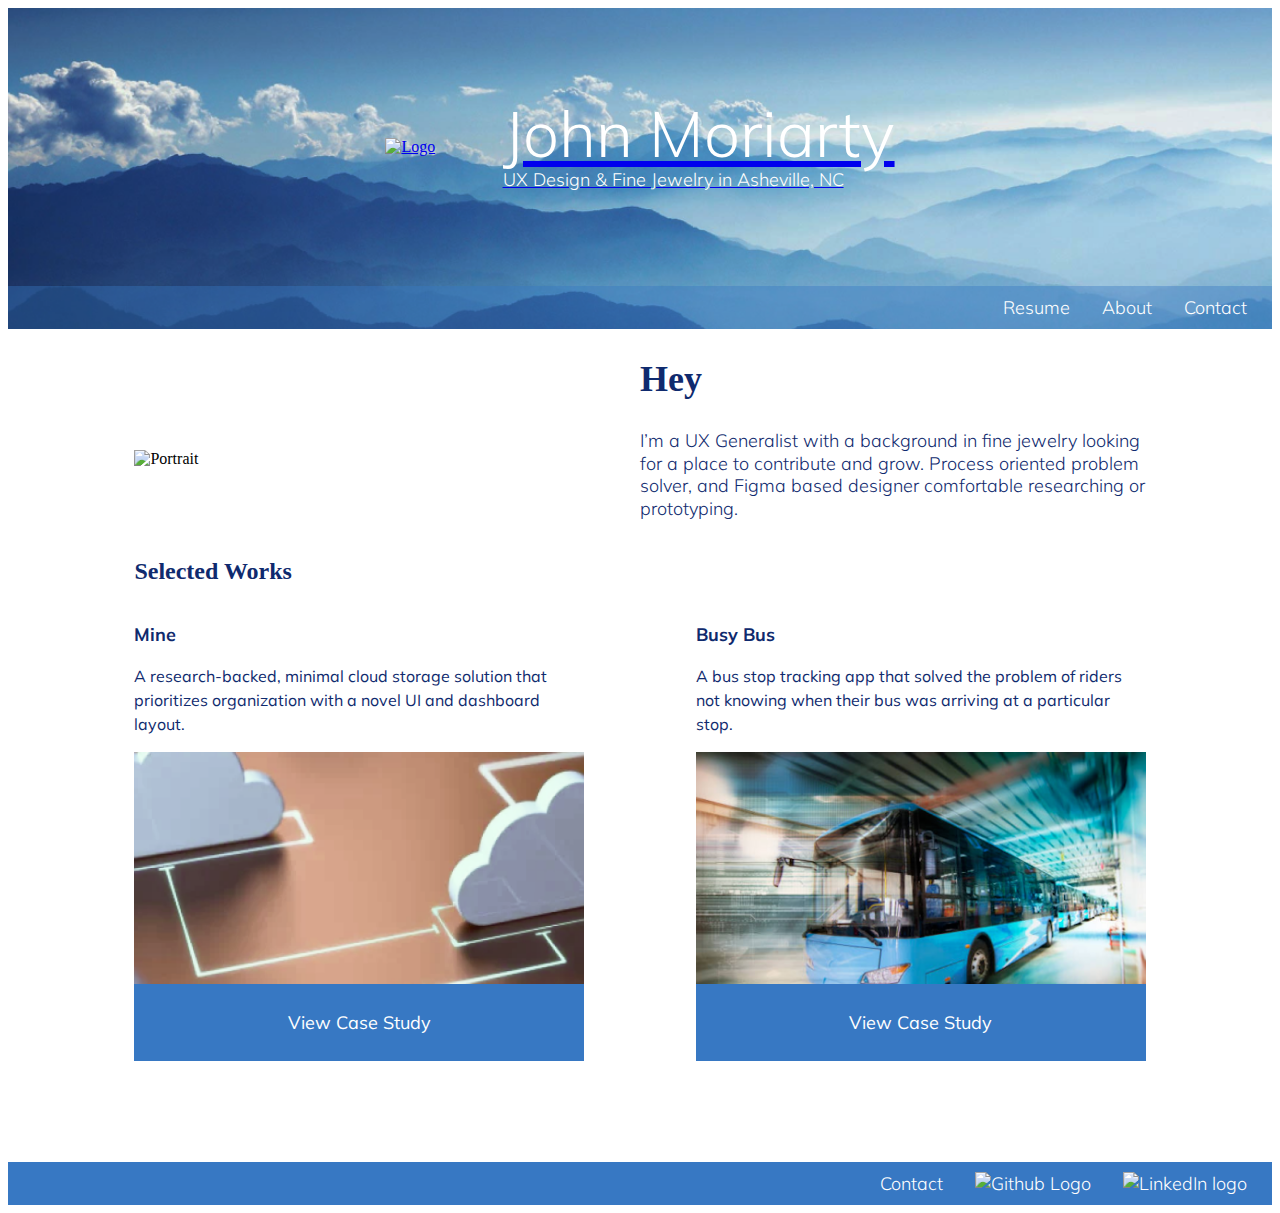
==== index.html @ c43b4755 "fix about link" ====
<!doctype html>
<html class="no-js" lang="">
    <head>
        <meta charset="utf-8">
        <meta http-equiv="X-UA-Compatible" content="IE=edge,chrome=1">
        <title>Portfolio Homepage</title>
        <meta name="description" content="Portfolio Homepage">
        <meta name="viewport" content="width=device-width, initial-scale=1">

        <link rel="stylesheet" href="css/normalize.min.css">
        <link rel="stylesheet" href="css/main.css">
        <!-- Modernizr helps this page look better on crappy old browsers -->
<link href="https://fonts.googleapis.com/css?family=Muli:300,400,500,700&display=swap" rel="stylesheet">
        <script src="js/vendor/modernizr-2.8.3.min.js"></script>
    </head>
    <body>
        <!--[if lt IE 8]>
            <p class="browserupgrade">You are using an <strong>outdated</strong> browser. Please <a href="http://browsehappy.com/">upgrade your browser</a> to improve your experience.</p>
        <![endif]-->

        <header>
          <a href="index.html">
          <section class="headline">
            <img class="logo" src="img/logo.svg" alt="Logo">
            <div class="headertext">
              <h1>John Moriarty</h1>
              <h4>UX Design & Fine Jewelry in Asheville, NC</h4>
            </div>
          </section>
        </a>

          <nav class="navbar">
            <ul>
              <li><a href="https://drive.google.com/file/d/1PLL-qg-o_en3b-WzMNrPBehJCYh_3QUD/view?usp=sharing">Resume</a></li>
              <li><a href="about.html">About</a></li>
              <li><a href="mailto:j.moriarty721@gmail.com">Contact</a></li>
            </ul>
          </nav>

        </header>

        <main>
          <section class="greeting">
            <img src="img/portrait-mobile.png" class="mobile" alt="Portrait">
            <img src="img/portrait.svg" class="desktop" alt="Portrait">
              <div class="hey">
                <h2>Hey</h2>
                <p> I’m a UX Generalist with a background in fine jewelry looking for a place to contribute and grow. Process oriented problem solver, and Figma based designer comfortable researching or prototyping.</p>
              </div>
          </section>

          <article class="selected-work">
            <h2>Selected Works</h2>
              <section class="container">

                <div class="mine">
                  <h3>Mine</h3>
                  <p>A research-backed, minimal cloud storage solution that prioritizes organization with a novel UI and dashboard layout.</p>
                  <img src="img/cloud.png" alt="Mine Case Study">
                  <div class="work-button">
                    <a href="mine.html">View Case Study</a>
                  </div>
                </div>

                <div class="bus">
                  <h3>Busy Bus</h3>
                  <p>A bus stop tracking app that solved the problem of riders not knowing when their bus was arriving at a particular stop.</p>
                  <img src="img/busybus.png" alt="Busybus Case Study">
                  <div class="work-button">
                    <a href="busybus.html">View Case Study</a>
                  </div>
                </div>

              </section>
          </article>
        </main>

        <footer>
          <nav class="footer">
            <ul>
              <li><a href="mailto:j.moriarty721@gmail.com">Contact</a></li>
              <li><a href="https://github.com/jmoriarty721"><img src="img/github.svg" alt="Github Logo"></a></li>
              <li><a href="https://www.linkedin.com/in/johnmoriarty-/"><img src="img/linkedin.svg" alt="LinkedIn logo"></a></li>
            </ul>
          </nav>
        </footer>

        <!-- Jquery follwed by your custom javascript. Uncomment jQuery only if needed! -->
        <!-- <script src="//ajax.googleapis.com/ajax/libs/jquery/1.11.2/jquery.min.js"></script> -->
        <script src="js/main.js"></script>

        <!-- Google Analytics: change UA-XXXXX-X to be your site's ID. -->
        <script>
            (function(b,o,i,l,e,r){b.GoogleAnalyticsObject=l;b[l]||(b[l]=
            function(){(b[l].q=b[l].q||[]).push(arguments)});b[l].l=+new Date;
            e=o.createElement(i);r=o.getElementsByTagName(i)[0];
            e.src='//www.google-analytics.com/analytics.js';
            r.parentNode.insertBefore(e,r)}(window,document,'script','ga'));
            ga('create','UA-43068535-4','auto');ga('send','pageview');
        </script>
    </body>
</html>
---- css/main.css ----
/* ==========================================================================
   Main Page styles
========================================================================== */

/*header background*/
header {
  background: #3778C3 url('../img/hero.png') no-repeat;
  background-size: cover;
}

/*Logo/header-text box*/
section.headline {
  padding: 5rem 0;
  box-sizing: border-box;
  display: flex;
  flex-wrap: wrap;
  align-items: center;
  justify-content: center;
}

/*"John Moriarty"*/
.headertext h1{
  font-size: 36px;
  letter-spacing: -3%;
  font-family: "muli", sans-serif;
  font-weight: 300;
  color: #ffffff;
  line-height: .25rem;
}

@media ( min-width: 700px) {
.headertext h1{
  font-size: 64px;
  }
}

/*"UX design and fine..."*/
.headertext h4{
  font-size: 18px;
  font-family: "muli", sans-serif;
  font-weight: 300;
  color: #ffffff;
  line-height: .25rem;
}

/*Logo*/
.logo{
  width: 8%;
  height: 8%;
  padding-right: 1rem;
}

/*overall navbar box*/
.navbar {
  display: flex;
  position: relative;
  justify-content: flex-end;
  align-items: center;
  width: 100%;
  height: 2.68rem;
  background-color: rgba(55, 120, 195, .4);
  /*mix-blend-mode: multiply;*/
}

/*overall navbar-text style 'li' reset and placement*/
.navbar ul {
  display: flex;
  justify-content: flex-end;
  align-items: center;
  padding: 0;
  margin: 0;
  margin-right: 2%;
}

/*navbar list item alignment and spacing*/
.navbar ul li {
  display: block;
  margin-left: 2rem;
}

/*navbar font*/
.navbar ul li a{
  font-size: 18px;
  font-family: "muli", sans-serif;
  font-weight: 300;
  text-decoration: none;
  color: #ffffff;
}

/* overall greeting box */
.greeting {
  display: flex;
  align-items: center;
  justify-content: space-between;
}

@media ( min-width: 700px) {
.greeting{
  justify-content: space-between;
  margin-left: 10%;
  margin-right: 10%;
  }
}

/* desktop/mobile image version switch */
.desktop {
  display:none;
}

@media (min-width: 700px){
.mobile{
  display:none;
  }
.desktop{
  display:block;
  }
}

/* portrait sizing/styling */
.greeting img {
  width: 45%;
  box-shadow: 6px 6px 22px rgba(55, 120, 195, 0.4);
  border-radius: 0px 0px 150px 0px;
}

@media ( min-width: 700px) {
.greeting img {
  max-width: 70%;
  padding-top: 5%;
  box-shadow: none;
  border-radius: 0px;
  }
}

/* greeting text box */
.hey {
  width: 50%;
  justify-content: center;
  align-items: center;
  margin-left: 5%;
  margin-right: 2%;
}

@media ( min-width: 700px) {
.hey {
  width: 50%;
  margin-right: 0;
  }
}

/*"Hey" text styling*/
.hey h2 {
  font-size: 24px;
  font-family: "Playfair Display";
  color: #0F2A6E;
  text-decoration: none;
}

@media ( min-width: 700px) {
.hey h2 {
  font-size: 36px;
  }
}

/*greeting body text styling*/
.hey p{
  font-size: 1em;
  font-family: "muli";
  font-weight: 300;
  color: #0F2A6E;
  text-decoration: none;
  line-height: 1.25em;
}

@media ( min-width: 700px) {
.hey p{
  font-size: 18px;
  }
}

/*overall selected work box*/
.selected-work {
  box-sizing: border-box;
  display: block;
  margin-top: 10%;
  margin-bottom: 8%;
}

@media ( min-width: 700px) {
.selected-work {
  margin-top: 0;
  box-sizing: border-box;
  justify-content: center;
  }
}

/*"selected works" styling*/
.selected-work h2 {
  font-size: 24px;
  font-family: "Playfair Display";
  color: #0F2A6E;
  text-decoration: none;
  margin-left: 10%;
 }
}

@media ( min-width: 700px) {
.selected-work h2 {
  font-size: 36px;
  }
}

/*overall case studies container*/
.container {
  box-sizing: border-box;
  display: flex;
  flex-wrap: wrap;
  justify-content: center;
}

@media ( min-width: 700px) {
.container {
  justify-content: space-between;
  margin-left: 10%;
  margin-right: 10%;
  }
}

/*Case Study title styling*/
.container h3{
  font-family: "Muli";
  font-weight: bold;
  color: #0F2A6E;
  font-size: 18px;
}

/*box for "View Case Study"*/
.work-button {
  position: absolute;
  text-align: center;
  width: 100%;
  bottom: 0px;
  padding-bottom: 6%;
  padding-top: 6%;
  background-color: rgba(55, 120, 195, 1);
}

/*"View Case Study"*/
.container a{
  font-family: "Muli";
  font-weight: normal;
  color: #ffffff;
  font-size: 18px;
  text-decoration: none;
}

/*Case Study description styling*/
.container p{
  font-family: "Muli";
  font-weight: normal;
  color: #0F2A6E;
  font-size: 16px;
  line-height: 150%;
}

/*Mine case study box*/
.mine {
  width: 75%;
  position: relative;
}

@media ( min-width: 700px) {
.mine {
  width: 45%;
  max-width: 450px;
  max-height: 100%;
  }
}

/*Mine image*/
.mine img{
  width: 100%;
}

/*Busybus case study box*/
.bus {
  padding-top: 7%;
  position: relative;
  width: 75%;
}

@media ( min-width: 700px) {
  .bus {
  padding-top: 0;
  width: 45%;
  max-width: 450px;
  max-height: 100%;
  }
}

/*Busybus image*/
.bus img{
  width: 100%;
}

/*overall footer box*/
.footer {
  display: flex;
  justify-content: flex-end;
  align-items: center;
  width: 100%;
  height: 2.68rem;
  background-color: rgba(55, 120, 195, 1);
}

/*overall footer-text style 'li' reset and placement*/
.footer ul {
  display: flex;
  justify-content: flex-end;
  align-items: center;
  padding: 0;
  margin: 0;
  margin-right: 2%;
}

/*footer list item alignment and spacing*/
.footer ul li {
  display: block;
  margin-left: 2rem;
}

/*footer font*/
.footer ul li a{
  font-size: 18px;
  font-family: "muli", sans-serif;
  font-weight: 300;
  text-decoration: none;
  color: #ffffff;
}

/* ==========================================================================
   About page classes
========================================================================== */

/*overall content frame*/
.about-frame {
  text-align: center;
  margin-left: 5%;
  margin-right: 5%;
}

@media ( min-width: 900px) {
.about-frame {
  margin-left: 1%;
  margin-right: 1%;
  display: flex;
  justify-content: space-between;
  }
}

/* desktop/mobile image version switch */
.about-desktop {
  display:none;
}

@media (min-width: 900px){
.about-mobile{
  display:none;
  }
.about-desktop{
  display:block;
  }
}

/*image styling*/
.about-frame img{
  padding: 1%;
}

@media ( min-width: 900px) {
.about-frame img{
  padding-top: 0;
  padding-bottom: 0;
}
}

/*body text box*/
@media ( min-width: 900px) {
.desktop-text {
  padding-top: 12%;
  padding-left: 2%;
  padding-right: 2%;
  }
}

/*body text styling*/
.about-frame p {
  text-align: left;
  font-family: "Muli";
  font-weight: normal;
  color: #0F2A6E;
  font-size: 16px;
  line-height: 150%;
}

@media ( min-width: 900px) {
.about-pics1 {
}
}
@media ( min-width: 900px) {
.about-pics2 {
  padding-top: 325px;
}
}

/* ==========================================================================
   "Mine" Case study page classes
========================================================================== */

/*overall case study content box*/
.casestudy{
  margin-left: 3%;
  margin-right: 3%;
}

@media ( min-width: 700px) {
.casestudy{
  margin-left: 10%;
  margin-right: 10%;
}
}

/*overall case study title styling*/
.casestudy h2{
  font-family: "Playfair";
  font-style: normal;
  font-weight: bold;
  font-size: 20px;
  line-height: 16px;
  display: flex;
  align-items: center;
}

@media ( min-width: 700px) {
.casestudy h2{
  font-size: 24px;
}
}

/*overall case study image styling
.casestudy img{
  width: 75%;
}
*/

/*overall case study body text styling*/
.casestudy p{
  font-family: "Muli";
  font-style: normal;
  font-weight: 300;
  font-size: 16px;
  line-height: 130%;
  /* or 18px */
  display: flex;
  align-items: center;
  color: #000000;
  margin-bottom: 5%;
}

@media ( min-width: 700px) {
.casestudy p{
  line-height: 154%;
}
}

/*overall case study button styling*/
.button{
  background: #FFFFFF;
  border: 1px solid #DADADA;
  box-sizing: border-box;
  border-radius: 13px;
  text-decoration: none;
  box-shadow: 0px 4px 4px rgba(0, 0, 0, 0.25);
  padding: 1.75%;
  font-family: Arial;
  font-weight: bold;
  font-size: 16px;
  align-items: center;
  text-align: center;
  color: #0075FF;
}

@media ( min-width: 700px) {
.button{
  font-size: 18px;
}
}

/*overall space between sections*/
.name{
  margin-bottom: 10%;
}

@media ( min-width: 700px) {
  .name{
    margin-bottom: 5%;
  }
}

/*overall title section*/
.title{
  box-sizing: border-box;
  display: flex;
  width: 100%;
  flex-wrap: wrap;
}

@media ( min-width: 700px) {
  .title{
    display: inline-flex;
    justify-content: center;
  }
}

/*title image*/
.title img{
  width:95%;
  padding-left: 8%;
}

@media ( min-width: 700px) {
.title img{
    order: 2;
    width: 70%;
    padding-left: 0;
  }
}

/*overall title text box*/
@media ( min-width: 700px) {
 .titletext{
  order: 1;
  margin-top: 30%;
  width: 30%;
  }
}

/*"MINE*/
.title h1{
  padding-top: 0;
  margin: 0;
  font-family: "gill sans";
  text-transform: uppercase;
  font-style: normal;
  font-weight: normal;
  font-size: 24px;
  color: #000000;
}

@media ( min-width: 700px) {
.title h1{
  font-size: 64px;
  display: flex;
}
}

/*"a minimal cloud.."*/
.title p{
  font-family: "Muli";
  font-style: normal;
  font-weight: normal;
  font-size: 16px;
  line-height: 110%;
  letter-spacing: 0.04em;
  color: #000000;
  width: 100%;
  margin-top:6%;
  margin-bottom: 6%;
}

/*dashboard screen*/
.intro img{
  display: flex;
  width: 100%;
  justify-content: center;
  text-align: center;
}

/*overall ul reset*/
ul {
  text-decoration: none;
  list-style-type: none;
}

/*survey ul box*/
.survey ul {
  text-decoration: none;
  margin: 0;
  padding: 0;
  list-style-type: none;
}

.survey li {
  display: flex;
  flex-wrap: wrap;
  align-items: center;

}

.survey h6 {
  display: flex;
  align-items: center;
  width: 144px;
  height: 49px;
  background: #FFF8EE;
  border-radius: 0px 15px 15px 0px;
}

.survey span{
  display: flex;
  align-items: center;
  text-align: center;
  padding: 2%;
  height: 49px;
  border-radius: 100%;
  background: #FFFFFF;
  box-shadow: 0px 0px 8px rgba(220, 180, 134, 0.5);
}

/*comp analysis ul box*/
.competitive-analysis ul{
  width: 90%;
  padding-left: 5%;
  padding-right: 5%;
  padding-top: 7%;
  padding-bottom: 7%;
  font-family: "Muli";
  font-style: normal;
  font-weight: normal;
  font-size: 18px;
  line-height: 110%;
  /* or 18px */
  align-items: center;
  text-align: center;
  justify-content: center;
  color: #000000;
  }

/*comp analysis text padding*/
.competitive-analysis li{
  padding-top: 5%;
}

/*comp analysis logo box*/
.comp-logos {
  display: flex;
  justify-content: space-around;
}

@media ( min-width: 700px) {
.comp-logos {
  display: flex;
  justify-content: space-around;
  width: 100%;
}
}

/*comp analysis logos*/
.competitive-analysis img{
  width: 20%;
  display: inline-flex;
  align-items: baseline;
  text-align: center;
}

/*overall personas block*/
.persona-block{
  padding-top: 5%;
  padding-left: 8%;
  width: 75%;
  display: flex;
  flex-wrap: wrap;
}

/*box for persona portraits and titles*/
.persona-pics{
  display: inline-flex;
  padding-top: 3%;
  padding-bottom: 3%;
  align-items: center;
}

/*persona portraits*/
.persona-pics img{
  width: 89px 89px;
}

/*persona portrait title styling*/
.personas h4{
  font-family: "Playfair Display";
  font-style: normal;
  font-weight: bold;
  font-size: 18px;
  line-height: 24px;
  align-items: center;
  text-indent: 10px;
  color: #000000;
  width: 100%;
}

/*list under portrait box*/
.personas ul{
  width: 90%;
  padding-left: 5%;
  padding-right: 5%;
  padding-top: 5%;
  padding-bottom: 5%;
  font-family: "Muli";
  font-style: normal;
  font-weight: normal;
  font-size: 18px;
  line-height: 110%;
  /* or 18px */
  align-items: center;
  text-align: center;
  justify-content: center;
  color: #000000;
  }

/*persona list text padding*/
.personas li{
  padding-top: 3%;
}

/*user stories orange list box*/
.user-stories ul{
  width: 70%;
  margin-top: 10%;
  margin-bottom: 10%;
  padding-left: 15%;
  padding-right: 15%;
  padding-top: 5%;
  padding-bottom: 5%;
  font-family: "Muli";
  font-style: normal;
  font-weight: normal;
  font-size: 16px;
  line-height: 110%;
  /* or 18px */
  align-items: center;
  text-align: center;
  justify-content: center;
  color: #000000;
  background: #FFF8EE;
  box-shadow: 0px 4px 4px rgba(0, 0, 0, 0.25);
  border-radius: 20px;
  }

/*user stories orange box text padding*/
.user-stories li{
  padding-top: 3%;
}

/*user flow image*/
.user-flows img{
  padding-top: 15%;
  width: 100%;
}

/*wireframe images*/
.wireframes img{
  padding-top: 10%;
  width: 100%;
}

/*testing section box for button spacing*/
.button-stack{
  display: flex;
  flex-wrap: wrap;
}

/*testing section button styling*/
.testing a{
  margin-right: 20%;
  margin-top: 2%;
  margin-bottom: 2%;
}

/*testing orange list box*/
.testing ul{
  margin: 10%;
  padding-top: 5%;
  padding-bottom: 5%;
  font-family: "Muli";
  font-style: normal;
  font-weight: normal;
  font-size: 18px;
  line-height: 110%;
  /* or 18px */
  align-items: center;
  justify-content: center;
  color: #000000;
  background: #FFF8EE;
  box-shadow: 0px 4px 4px rgba(0, 0, 0, 0.25);
  border-radius: 20px;
  list-style-type: disc;
 }

/*user stories orange box text padding*/
.testing li{
 padding-top: 3%;
 }

.branding img{
  width: 100%;
}

.mockups img{
  width: 100%;
}

.conclusion img{
  width: 100%;
}

/* ==========================================================================
   Helper classes (optional)
   ========================================================================== */

.hidden {
    display: none !important;
    visibility: hidden;
}

.visuallyhidden {
    border: 0;
    clip: rect(0 0 0 0);
    height: 1px;
    margin: -1px;
    overflow: hidden;
    padding: 0;
    position: absolute;
    width: 1px;
}

.visuallyhidden.focusable:active,
.visuallyhidden.focusable:focus {
    clip: auto;
    height: auto;
    margin: 0;
    overflow: visible;
    position: static;
    width: auto;
}

.invisible {
    visibility: hidden;
}

.clearfix:before,
.clearfix:after {
    content: " ";
    display: table;
}

.clearfix:after {
    clear: both;
}

.clearfix {
    *zoom: 1;
}
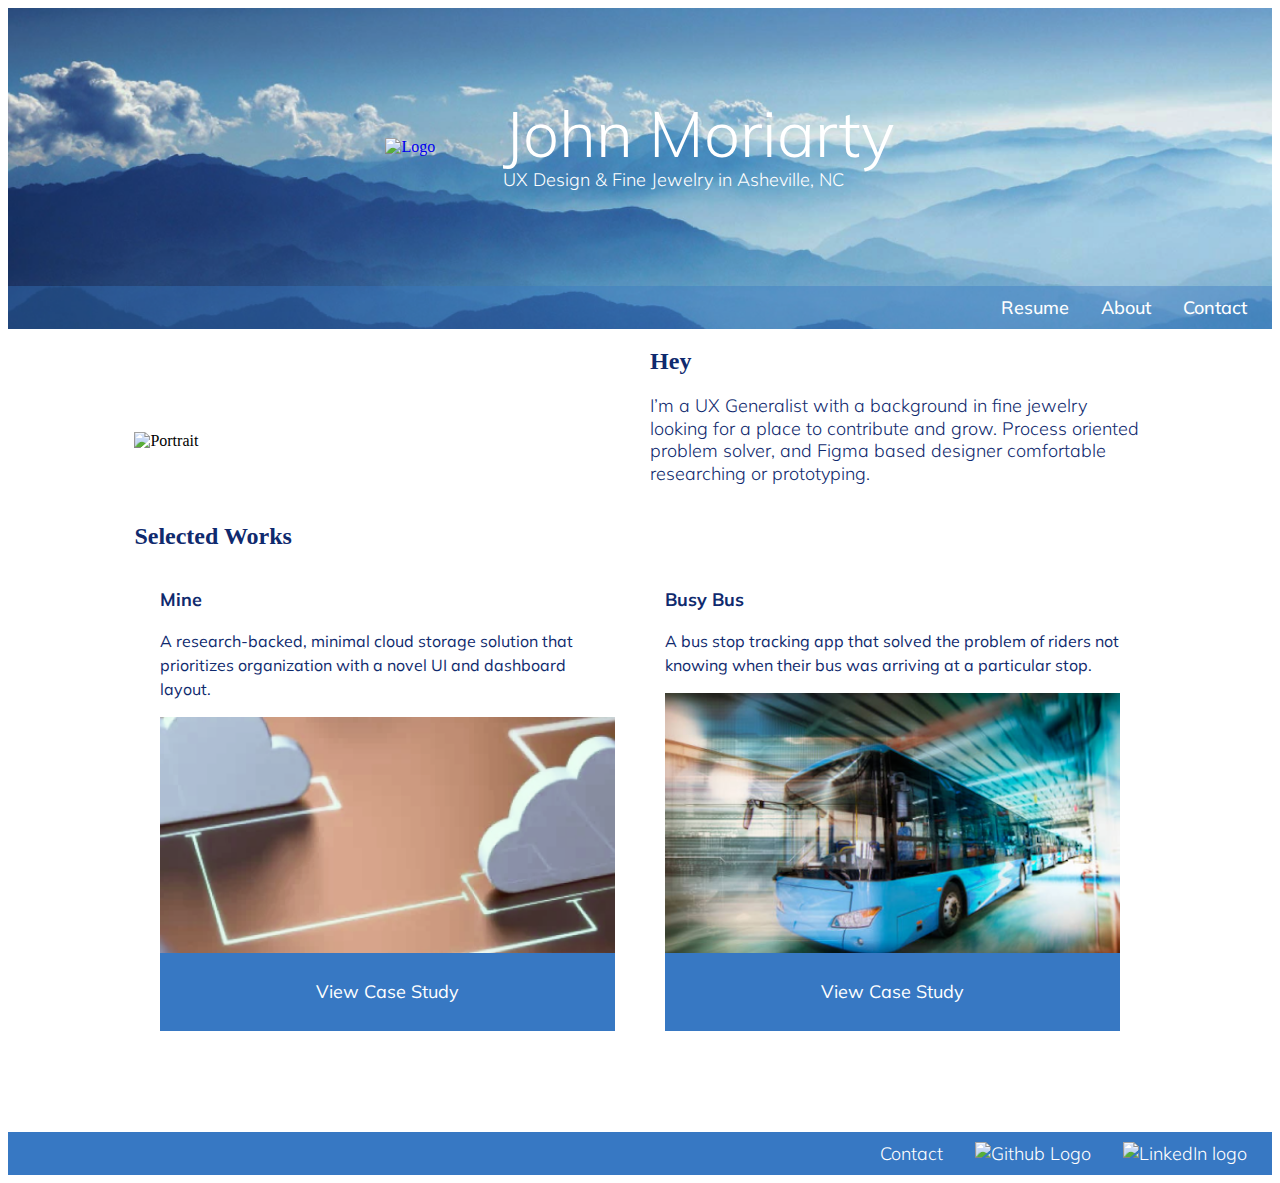
==== commit bda5a639: "edit case study buttons" ====
--- a/index.html
+++ b/index.html
@@ -53,23 +53,29 @@
             <h2>Selected Works</h2>
               <section class="container">
 
-                <div class="mine">
-                  <h3>Mine</h3>
-                  <p>A research-backed, minimal cloud storage solution that prioritizes organization with a novel UI and dashboard layout.</p>
+              <div class="mine">
+                <h3>Mine</h3>
+                <p>A research-backed, minimal cloud storage solution that prioritizes organization with a novel UI and dashboard layout.</p>
+                <a href="mine.html">
                   <img src="img/cloud.png" alt="Mine Case Study">
                   <div class="work-button">
                     <a href="mine.html">View Case Study</a>
                   </div>
-                </div>
+                </a>
+              </div>
 
-                <div class="bus">
-                  <h3>Busy Bus</h3>
-                  <p>A bus stop tracking app that solved the problem of riders not knowing when their bus was arriving at a particular stop.</p>
-                  <img src="img/busybus.png" alt="Busybus Case Study">
+
+              <div class="bus">
+                <h3>Busy Bus</h3>
+                <p>A bus stop tracking app that solved the problem of riders not knowing when their bus was arriving at a particular stop.</p>
+                <a href="busybus.html">
+                <img src="img/busybus.png" alt="Busybus Case Study">
                   <div class="work-button">
                     <a href="busybus.html">View Case Study</a>
                   </div>
-                </div>
+                </a>
+              </div>
+
 
               </section>
           </article>
--- a/css/main.css
+++ b/css/main.css
@@ -1,6 +1,10 @@
 /* ==========================================================================
    Main Page styles
 ========================================================================== */
+
+a {
+  text-decoration: none;
+}
 
 /*header background*/
 header {
@@ -21,7 +25,6 @@
 /*"John Moriarty"*/
 .headertext h1{
   font-size: 36px;
-  letter-spacing: -3%;
   font-family: "muli", sans-serif;
   font-weight: 300;
   color: #ffffff;
@@ -33,6 +36,15 @@
   font-size: 64px;
   }
 }
+
+/*Earlier/smaller phones*/
+@media ( max-width: 450px) {
+  .headertext h1{
+    font-size: 24px;
+    line-height: .25em;
+    text-align: center;
+    }
+  }
 
 /*"UX design and fine..."*/
 .headertext h4{
@@ -43,6 +55,15 @@
   line-height: .25rem;
 }
 
+/*Earlier/smaller phones*/
+@media ( max-width: 450px) {
+  .headertext h4{
+    font-size: 16px;
+    line-height: 1em;
+    text-align: center;
+  }
+}
+
 /*Logo*/
 .logo{
   width: 8%;
@@ -50,6 +71,15 @@
   padding-right: 1rem;
 }
 
+/*Earlier/smaller phones*/
+@media ( max-width: 450px) {
+.logo{
+    margin-left: 25%;
+    margin-right: 25%;
+    justify-content: center;
+  }
+}
+
 /*overall navbar box*/
 .navbar {
   display: flex;
@@ -78,11 +108,18 @@
   margin-left: 2rem;
 }
 
+/*Earlier/smaller phones*/
+@media ( max-width: 450px) {
+  .navbar ul li {
+  margin-left: 1rem;
+}
+}
+
 /*navbar font*/
 .navbar ul li a{
   font-size: 18px;
   font-family: "muli", sans-serif;
-  font-weight: 300;
+  font-weight:  500;
   text-decoration: none;
   color: #ffffff;
 }
@@ -91,7 +128,7 @@
 .greeting {
   display: flex;
   align-items: center;
-  justify-content: space-between;
+  justify-content: space-around;
 }
 
 @media ( min-width: 700px) {
@@ -102,7 +139,7 @@
   }
 }
 
-/* desktop/mobile image version switch */
+/* desktop/mobile image version switch ===========================*/
 .desktop {
   display:none;
 }
@@ -125,7 +162,7 @@
 
 @media ( min-width: 700px) {
 .greeting img {
-  max-width: 70%;
+  width: 50%;
   padding-top: 5%;
   box-shadow: none;
   border-radius: 0px;
@@ -145,6 +182,7 @@
 .hey {
   width: 50%;
   margin-right: 0;
+  margin-left: 2%;
   }
 }
 
@@ -154,12 +192,6 @@
   font-family: "Playfair Display";
   color: #0F2A6E;
   text-decoration: none;
-}
-
-@media ( min-width: 700px) {
-.hey h2 {
-  font-size: 36px;
-  }
 }
 
 /*greeting body text styling*/
@@ -202,13 +234,7 @@
   text-decoration: none;
   margin-left: 10%;
  }
-}
-
-@media ( min-width: 700px) {
-.selected-work h2 {
-  font-size: 36px;
-  }
-}
+
 
 /*overall case studies container*/
 .container {
@@ -220,7 +246,7 @@
 
 @media ( min-width: 700px) {
 .container {
-  justify-content: space-between;
+  justify-content: space-around;
   margin-left: 10%;
   margin-right: 10%;
   }
@@ -261,6 +287,7 @@
   color: #0F2A6E;
   font-size: 16px;
   line-height: 150%;
+  max-height: 6em;
 }
 
 /*Mine case study box*/
@@ -272,7 +299,6 @@
 @media ( min-width: 700px) {
 .mine {
   width: 45%;
-  max-width: 450px;
   max-height: 100%;
   }
 }
@@ -284,7 +310,6 @@
 
 /*Busybus case study box*/
 .bus {
-  padding-top: 7%;
   position: relative;
   width: 75%;
 }
@@ -293,7 +318,6 @@
   .bus {
   padding-top: 0;
   width: 45%;
-  max-width: 450px;
   max-height: 100%;
   }
 }
@@ -349,7 +373,7 @@
   margin-right: 5%;
 }
 
-@media ( min-width: 900px) {
+@media ( min-width: 1000px) {
 .about-frame {
   margin-left: 1%;
   margin-right: 1%;
@@ -363,7 +387,7 @@
   display:none;
 }
 
-@media (min-width: 900px){
+@media (min-width: 1000px){
 .about-mobile{
   display:none;
   }
@@ -375,17 +399,19 @@
 /*image styling*/
 .about-frame img{
   padding: 1%;
-}
-
-@media ( min-width: 900px) {
+  max-width: 100%;
+}
+
+@media ( min-width: 1000px) {
 .about-frame img{
   padding-top: 0;
   padding-bottom: 0;
+  max-width: none;
 }
 }
 
 /*body text box*/
-@media ( min-width: 900px) {
+@media ( min-width: 1000px) {
 .desktop-text {
   padding-top: 12%;
   padding-left: 2%;
@@ -403,11 +429,11 @@
   line-height: 150%;
 }
 
-@media ( min-width: 900px) {
+@media ( min-width: 1000px) {
 .about-pics1 {
 }
 }
-@media ( min-width: 900px) {
+@media ( min-width: 1000px) {
 .about-pics2 {
   padding-top: 325px;
 }
@@ -446,12 +472,6 @@
   font-size: 24px;
 }
 }
-
-/*overall case study image styling
-.casestudy img{
-  width: 75%;
-}
-*/
 
 /*overall case study body text styling*/
 .casestudy p{
@@ -473,8 +493,11 @@
 }
 }
 
-/*overall case study button styling*/
+/*overall case study button styling========================*/
 .button{
+  display: flex;
+  flex-wrap: wrap;
+  width: 30%;
   background: #FFFFFF;
   border: 1px solid #DADADA;
   box-sizing: border-box;
@@ -487,6 +510,7 @@
   font-size: 16px;
   align-items: center;
   text-align: center;
+  justify-content: center;
   color: #0075FF;
 }
 
@@ -503,7 +527,7 @@
 
 @media ( min-width: 700px) {
   .name{
-    margin-bottom: 5%;
+    margin-bottom: 15%;
   }
 }
 
@@ -544,6 +568,12 @@
   width: 30%;
   }
 }
+
+ .titletext a{
+  width:100%;
+  padding: 4.75%;
+ }
+
 
 /*"MINE*/
 .title h1{
@@ -595,36 +625,99 @@
 /*survey ul box*/
 .survey ul {
   text-decoration: none;
-  margin: 0;
+  margin-left: 8%;
   padding: 0;
   list-style-type: none;
-}
-
+  margin-top: 10%;
+
+}
+
+@media (min-width: 700px){
+.survey ul {
+  display: flex;
+  margin-top: 5%;
+  margin-left:0;
+  justify-content: space-around;
+}
+}
+
+/*survey stats switch, desktop includes all 8*/
+.survey-desktop {
+  display:none;
+}
+
+@media (min-width: 700px){
+.survey-desktop{
+  display:block;
+  flex-wrap: wrap;
+  }
+}
+
+/*survey li box for stats/explanation*/
 .survey li {
   display: flex;
   flex-wrap: wrap;
   align-items: center;
-
-}
-
-.survey h6 {
-  display: flex;
-  align-items: center;
-  width: 144px;
-  height: 49px;
-  background: #FFF8EE;
-  border-radius: 0px 15px 15px 0px;
-}
-
+  padding:0;
+  margin-top: 5%;
+}
+
+@media (min-width: 700px){
+.survey li {
+    flex-wrap: nowrap;
+    justify-content: center;
+}
+}
+
+/*stat percentage styling*/
 .survey span{
   display: flex;
   align-items: center;
   text-align: center;
-  padding: 2%;
-  height: 49px;
+  justify-content: center;
+  padding: 3%;
+  height: 50px;
+  width: 50px;
   border-radius: 100%;
   background: #FFFFFF;
   box-shadow: 0px 0px 8px rgba(220, 180, 134, 0.5);
+  position: relative;
+  z-index: 2;
+}
+
+@media (min-width: 700px){
+.survey span{
+  padding: 5%;
+}
+}
+
+/*stats explanations styling*/
+.survey h6 {
+  display: flex;
+  align-items: center;
+  padding-left: 12%;
+  padding-top:1%;
+  padding-bottom:1%;
+  margin: 0;
+  margin-left: -2rem;
+  font-size: 14px;
+  font-weight: 400;
+  width: 200px;
+  height: 50px;
+  background: #FFF8EE;
+  border-radius: 0px 15px 15px 0px;
+  position: relative;
+  z-index: 1
+}
+
+@media (min-width: 700px){
+  .survey h6{
+  padding-left: 15%;
+  width: 275px;
+  height: 60px;
+  font-size: 16px;
+  font-weight: 400;
+}
 }
 
 /*comp analysis ul box*/
@@ -682,17 +775,40 @@
   flex-wrap: wrap;
 }
 
+@media ( min-width: 860px) {
+  .persona-block{
+    width:100%;
+    padding-left:0;
+    justify-content: space-around;
+    flex-wrap:nowrap;
+}
+}
+
 /*box for persona portraits and titles*/
 .persona-pics{
   display: inline-flex;
   padding-top: 3%;
   padding-bottom: 3%;
   align-items: center;
+  width: 100%;
+}
+
+@media ( min-width: 700px) {
+  .persona-pics{
+    padding-bottom: 0;
+    width: 33.333%;
+}
 }
 
 /*persona portraits*/
 .persona-pics img{
-  width: 89px 89px;
+  width: 40%;
+}
+
+@media ( min-width: 800px) {
+  .persona-pics img{
+    width: 80%;
+  }
 }
 
 /*persona portrait title styling*/
@@ -727,6 +843,12 @@
   color: #000000;
   }
 
+@media ( min-width: 700px) {
+  .personas ul{
+    font-size: 20px;
+  }
+}
+
 /*persona list text padding*/
 .personas li{
   padding-top: 3%;
@@ -734,13 +856,10 @@
 
 /*user stories orange list box*/
 .user-stories ul{
-  width: 70%;
-  margin-top: 10%;
-  margin-bottom: 10%;
-  padding-left: 15%;
-  padding-right: 15%;
-  padding-top: 5%;
-  padding-bottom: 5%;
+  width: 60%;
+  min-width: 100px;
+  margin: 15%;
+  padding: 5%;
   font-family: "Muli";
   font-style: normal;
   font-weight: normal;
@@ -748,7 +867,6 @@
   line-height: 110%;
   /* or 18px */
   align-items: center;
-  text-align: center;
   justify-content: center;
   color: #000000;
   background: #FFF8EE;
@@ -756,8 +874,18 @@
   border-radius: 20px;
   }
 
+@media ( min-width: 700px) {
+.user-stories ul{
+  font-size: 20px;
+  }
+}
+
 /*user stories orange box text padding*/
 .user-stories li{
+  display: flex;
+  align-items: center;
+  justify-content: center;
+  text-align: center;
   padding-top: 3%;
 }
 
@@ -773,7 +901,7 @@
   width: 100%;
 }
 
-/*testing section box for button spacing*/
+/*testing and mockups section box for button spacing=========*/
 .button-stack{
   display: flex;
   flex-wrap: wrap;
@@ -781,10 +909,11 @@
 
 /*testing section button styling*/
 .testing a{
-  margin-right: 20%;
+  margin-right: 50%;
   margin-top: 2%;
   margin-bottom: 2%;
 }
+
 
 /*testing orange list box*/
 .testing ul{
@@ -806,21 +935,58 @@
   list-style-type: disc;
  }
 
-/*user stories orange box text padding*/
+ @media ( min-width: 700px) {
+   .testing ul{
+     margin-right:20%;
+     margin-left: 20%;
+   }
+ }
+
+/*testing orange box text padding*/
 .testing li{
  padding-top: 3%;
  }
 
-.branding img{
-  width: 100%;
+ /* branding mobile image version */
+ .branding .mobile {
+   width: 50%;
+   margin-top: 7%;
+   margin-left: 25%;
+   margin-right: 25%;
+ }
+
+ /* branding desktop image version  */
+ .branding .desktop {
+   width: 100%;
+   margin-top: 7%;
+ }
+
+ /*mockup section button styling*/
+ .mockups a{
+   margin-right: 50%;
+   margin-top: 2%;
+   margin-bottom: 2%;
+ }
+
+ @media ( min-width: 700px) {
+ .mockups a{
+  flex-wrap: wrap;
+ }
 }
 
 .mockups img{
   width: 100%;
+  margin-top: 5%;
 }
 
 .conclusion img{
-  width: 100%;
+  width: 80%;
+  margin-left: 10%;
+  margin-right: 10%;
+}
+
+.conclusion{
+  margin-bottom: 0;
 }
 
 /* ==========================================================================
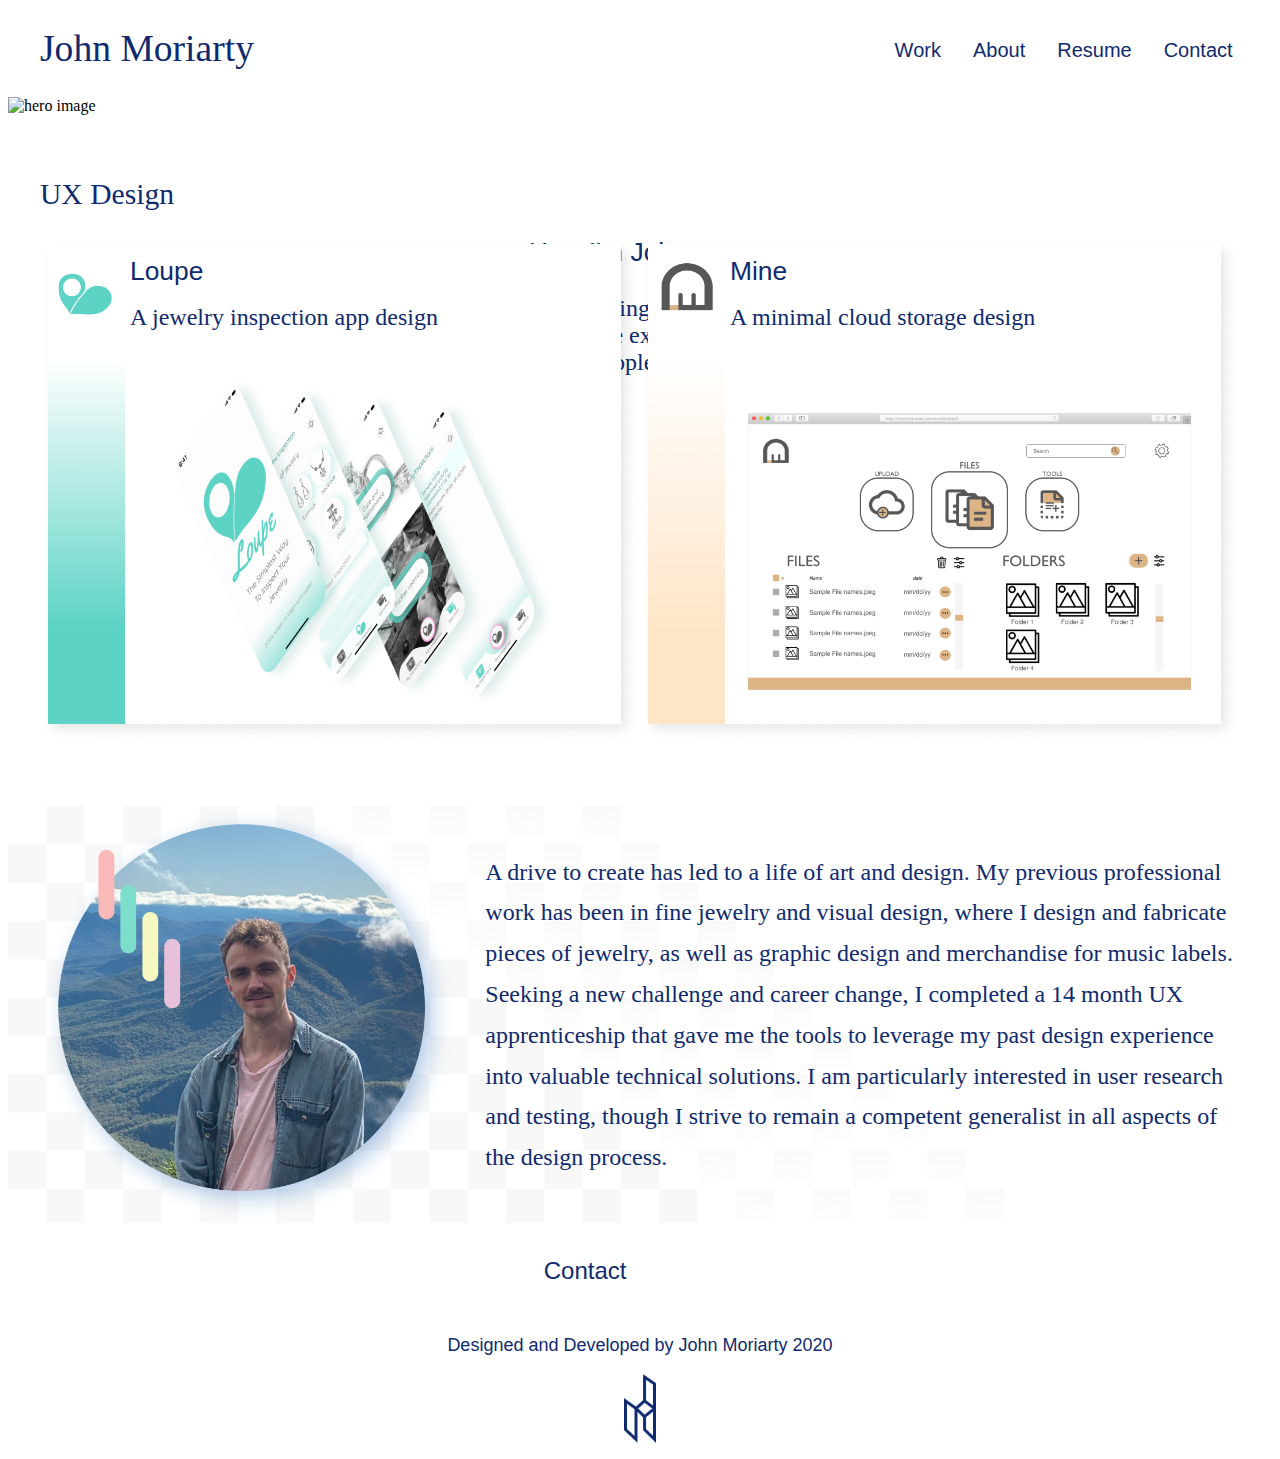
==== commit c57dbdc1: "extensive overhaul of main page, mine case study, add loupe case study" ====
--- a/index.html
+++ b/index.html
@@ -1,10 +1,10 @@
 <!doctype html>
-<html class="no-js" lang="">
+<html class="no-js" lang="en">
     <head>
         <meta charset="utf-8">
         <meta http-equiv="X-UA-Compatible" content="IE=edge,chrome=1">
         <title>Portfolio Homepage</title>
-        <meta name="description" content="Portfolio Homepage">
+        <meta name="description" content="John Moriarty Design Portfolio">
         <meta name="viewport" content="width=device-width, initial-scale=1">
 
         <link rel="stylesheet" href="css/normalize.min.css">
@@ -12,6 +12,7 @@
         <!-- Modernizr helps this page look better on crappy old browsers -->
 <link href="https://fonts.googleapis.com/css?family=Muli:300,400,500,700&display=swap" rel="stylesheet">
         <script src="js/vendor/modernizr-2.8.3.min.js"></script>
+        <script src="https://kit.fontawesome.com/733892dbd5.js" crossorigin="anonymous"></script>
     </head>
     <body>
         <!--[if lt IE 8]>
@@ -19,77 +20,89 @@
         <![endif]-->
 
         <header>
-          <a href="index.html">
+          <!-- Old Hero
           <section class="headline">
             <img class="logo" src="img/logo.svg" alt="Logo">
             <div class="headertext">
               <h1>John Moriarty</h1>
-              <h4>UX Design & Fine Jewelry in Asheville, NC</h4>
+              <h4>UX Design in Asheville, NC</h4>
             </div>
-          </section>
-        </a>
+          </section>-->
 
           <nav class="navbar">
-            <ul>
-              <li><a href="https://drive.google.com/file/d/1PLL-qg-o_en3b-WzMNrPBehJCYh_3QUD/view?usp=sharing">Resume</a></li>
-              <li><a href="about.html">About</a></li>
-              <li><a href="mailto:j.moriarty721@gmail.com">Contact</a></li>
-            </ul>
+            <div class="navname">
+                <a href="index.html"><h1>John Moriarty</h1></a>
+            </div>
+            <div class="navelements">
+                <ul>
+                  <li><a href="index.html#work">Work</a></li>
+                  <li><a href="about.html">About</a></li>
+                  <li><a href="resume.html">Resume</a></li>
+                  <!--<li><a href="https://drive.google.com/file/d/1PLL-qg-o_en3b-WzMNrPBehJCYh_3QUD/view?usp=sharing"  target="_blank">Resume</a></li>-->
+                  <li><a href="contact.html">Contact</a></li>
+                </ul>
+            </div>
           </nav>
 
         </header>
 
         <main>
-          <section class="greeting">
-            <img src="img/portrait-mobile.png" class="mobile" alt="Portrait">
-            <img src="img/portrait.svg" class="desktop" alt="Portrait">
-              <div class="hey">
-                <h2>Hey</h2>
-                <p> I’m a UX Generalist with a background in fine jewelry looking for a place to contribute and grow. Process oriented problem solver, and Figma based designer comfortable researching or prototyping.</p>
-              </div>
+          <section class="hero">
+              <img src="img/suithero.png" alt="hero image">
+            <div class="hey">
+              <h3>Hey, I'm John</h3>
+              <p>I craft compelling products and memorable experiences for people.</p>
+            </div>
           </section>
 
-          <article class="selected-work">
-            <h2>Selected Works</h2>
-              <section class="container">
+          <section class="uxwork">
 
-              <div class="mine">
-                <h3>Mine</h3>
-                <p>A research-backed, minimal cloud storage solution that prioritizes organization with a novel UI and dashboard layout.</p>
-                <a href="mine.html">
-                  <img src="img/cloud.png" alt="Mine Case Study">
-                  <div class="work-button">
-                    <a href="mine.html">View Case Study</a>
+            <a id="work"><h2>UX Design</h2></a>
+
+              <article class="container">
+
+                <div class="loupe">
+                  <a href="loupe.html">
+                    <img src="img/loupe-study.png" alt="loupe casestudy">
+                  </a>
+                  <div class="description">
+                    <h3>Loupe</h3>
+                    <p>A jewelry inspection app design</p>
                   </div>
-                </a>
-              </div>
+                </div>
 
+                  <div class="mine">
+                    <a href="mine.html">
+                      <img src="img/mine-study.png" alt="mine casestudy">
+                    </a>
+                  <div class="description">
+                    <h3>Mine</h3>
+                    <p>A minimal cloud storage design</p>
+                  </div>
+          </article>
+        </section>
 
-              <div class="bus">
-                <h3>Busy Bus</h3>
-                <p>A bus stop tracking app that solved the problem of riders not knowing when their bus was arriving at a particular stop.</p>
-                <a href="busybus.html">
-                <img src="img/busybus.png" alt="Busybus Case Study">
-                  <div class="work-button">
-                    <a href="busybus.html">View Case Study</a>
-                  </div>
-                </a>
-              </div>
+        <section class="bio">
+        <img src="img/portrait.png" alt="John Moriarty">
+        <p>A drive to create has led to a life of art and design. My previous professional work has been in fine jewelry and visual design, where I design and fabricate pieces of jewelry, as well as graphic design and merchandise for music labels. Seeking a new challenge and career change, I completed a 14 month UX apprenticeship that gave me the tools to leverage my past design experience into valuable technical solutions. I am particularly interested in user research and testing, though I strive to remain a competent generalist in all aspects of the design process.</p>
+        </section>
 
+    </main>
 
-              </section>
-          </article>
-        </main>
+    <footer>
+      <nav class="footer">
+        <div class="license">
+        <ul>
+          <li><a href="contact.html">Contact</a></li>
+            <li><a href="https://www.linkedin.com/in/johnmoriarty-/" target="_blank"><i class="fab fa-linkedin"></i></a></li>
+          <li><a href="https://github.com/jmoriarty721"  target="_blank"><i class="fab fa-github"></i></a></li>
+        </ul>
 
-        <footer>
-          <nav class="footer">
-            <ul>
-              <li><a href="mailto:j.moriarty721@gmail.com">Contact</a></li>
-              <li><a href="https://github.com/jmoriarty721"><img src="img/github.svg" alt="Github Logo"></a></li>
-              <li><a href="https://www.linkedin.com/in/johnmoriarty-/"><img src="img/linkedin.svg" alt="LinkedIn logo"></a></li>
-            </ul>
-          </nav>
-        </footer>
+        <p>Designed and Developed by John Moriarty 2020</P>
+
+        <a href="index.html"><img src="img/loupe/logo-footer.png" alt="logo"></a>
+      </nav>
+    </footer>
 
         <!-- Jquery follwed by your custom javascript. Uncomment jQuery only if needed! -->
         <!-- <script src="//ajax.googleapis.com/ajax/libs/jquery/1.11.2/jquery.min.js"></script> -->
--- a/css/main.css
+++ b/css/main.css
@@ -1,98 +1,184 @@
 /* ==========================================================================
-   Main Page styles
+   Universal styles
 ========================================================================== */
+
 
 a {
   text-decoration: none;
-}
-
-/*header background*/
+  font-family: "Muli";
+  font-weight: 500;
+  font-size: 1rem;
+}
+
+
+/*overall ul reset*/
+ul {
+  text-decoration: none;
+  list-style-type: none;
+  padding:0;
+}
+
+li{
+  font-size: 1rem;
+  font-family: "muli";
+  font-weight: 300;
+  color: #0F2A6E;
+}
+
+/*base style [n]*/
+p {
+  font-size: 1rem;
+  font-family: "muli ExtraLight";
+  font-weight: 300;
+  color: #0F2A6E;
+  text-decoration: none;
+}
+h3{
+  font-size: 1.25rem;
+  font-family: "muli ExtraLight", sans-serif;
+  font-weight: 400;
+  text-decoration: none;
+  color: #0F2A6E;
+}
+h2 {
+  font-size: 1.75rem;
+  font-family: "muli Light";
+  font-weight: 400;
+  color: #0F2A6E;
+}
+h1{
+  font-size: 2.15rem;
+  font-family: "muli ExtraLight";
+  font-weight: 300;
+  color: #0F2A6E;
+}
+
+/*[n+.15]*/
+@media ( min-width: 380px) {
+p {
+  font-size: 1.15rem;
+  }
+li{
+  font-size: 1.15rem;
+}
+a {
+  font-size: 1.25rem;
+}
+h3 {
+  font-size: 1.25rem;
+}
+h2 {
+  font-size: 1.5rem;
+}
+h1{
+  font-size: 2.3rem;
+}
+}
+
+/*[n+.25]*/
+@media ( min-width: 1000px) {
+  p {
+    font-size: 1.5rem;
+    }
+  li {
+    font-size: 1.5rem;
+    }
+  a {
+    font-size: 1.5rem;
+    }
+  h3 {
+    font-size: 1.65rem;
+  }
+  h2 {
+    font-size: 1.85rem;
+  }
+  h1{
+    font-size: 2.35rem;
+  }
+  }
+
+strong{
+  font-size: 1.25rem;
+  font-family: "muli", sans-serif;
+  font-weight:  500;
+  text-decoration: none;
+  color: #0076EC;
+}
+
+@media ( min-width: 1200px) {
+  strong{
+    font-size: 1.75rem;
+  }
+}
+
+/*header background
 header {
   background: #3778C3 url('../img/hero.png') no-repeat;
   background-size: cover;
 }
-
-/*Logo/header-text box*/
-section.headline {
-  padding: 5rem 0;
-  box-sizing: border-box;
-  display: flex;
-  flex-wrap: wrap;
-  align-items: center;
-  justify-content: center;
-}
-
-/*"John Moriarty"*/
-.headertext h1{
-  font-size: 36px;
-  font-family: "muli", sans-serif;
-  font-weight: 300;
-  color: #ffffff;
-  line-height: .25rem;
-}
-
-@media ( min-width: 700px) {
-.headertext h1{
-  font-size: 64px;
-  }
-}
-
-/*Earlier/smaller phones*/
-@media ( max-width: 450px) {
-  .headertext h1{
-    font-size: 24px;
-    line-height: .25em;
-    text-align: center;
-    }
-  }
-
-/*"UX design and fine..."*/
-.headertext h4{
-  font-size: 18px;
-  font-family: "muli", sans-serif;
-  font-weight: 300;
-  color: #ffffff;
-  line-height: .25rem;
-}
-
-/*Earlier/smaller phones*/
-@media ( max-width: 450px) {
-  .headertext h4{
-    font-size: 16px;
-    line-height: 1em;
-    text-align: center;
-  }
-}
-
-/*Logo*/
-.logo{
-  width: 8%;
-  height: 8%;
-  padding-right: 1rem;
-}
-
-/*Earlier/smaller phones*/
-@media ( max-width: 450px) {
-.logo{
-    margin-left: 25%;
-    margin-right: 25%;
-    justify-content: center;
-  }
-}
-
+*/
+
+/* ============================================ navbar */
+
+
+@media ( min-width: 300px) {
 /*overall navbar box*/
 .navbar {
   display: flex;
-  position: relative;
-  justify-content: flex-end;
-  align-items: center;
-  width: 100%;
-  height: 2.68rem;
-  background-color: rgba(55, 120, 195, .4);
-  /*mix-blend-mode: multiply;*/
+  flex-wrap: wrap;
+  justify-content: center;
+  align-items: center;
+}
+}
+
+@media ( min-width: 700px) {
+.navbar {
+  flex-wrap: nowrap;
+  height: 3rem;
+  padding-top: 1rem;
+  padding-left: 2rem;
+  padding-right: 2rem;
+  justify-content: space-between;
+}
+}
+
+@media ( max-width: 450px) {
+.navname{
+  font-size: 1.25rem;
+}
+}
+
+@media ( min-width: 1500px) {
+.navname{
+  font-size: 2rem;
+}
+}
+
+@media ( max-width: 450px) {
+.navelements{
+display: flex;
+
+}
+}
+
+@media ( min-width: 700px) {
+.navelements{
+
+}
 }
 
 /*overall navbar-text style 'li' reset and placement*/
+@media ( min-width: 300px) {
+  .navbar ul {
+    display: flex;
+    align-items: center;
+    margin-right: auto;
+    margin-left: auto;
+    justify-content: center;
+  }
+}
+
+@media ( min-width: 700px) {
 .navbar ul {
   display: flex;
   justify-content: flex-end;
@@ -100,6 +186,7 @@
   padding: 0;
   margin: 0;
   margin-right: 2%;
+}
 }
 
 /*navbar list item alignment and spacing*/
@@ -117,25 +204,16 @@
 
 /*navbar font*/
 .navbar ul li a{
-  font-size: 18px;
-  font-family: "muli", sans-serif;
-  font-weight:  500;
+  font-size: 1.25rem;
+  font-family: "Muli ExtraLight", sans-serif;
+  font-weight:  300;
   text-decoration: none;
-  color: #ffffff;
-}
-
-/* overall greeting box */
-.greeting {
-  display: flex;
-  align-items: center;
-  justify-content: space-around;
-}
-
-@media ( min-width: 700px) {
-.greeting{
-  justify-content: space-between;
-  margin-left: 10%;
-  margin-right: 10%;
+  color: #0F2A6E;
+}
+
+@media ( min-width: 1500px) {
+  .navbar ul li a{
+    font-size: 1.75rem;
   }
 }
 
@@ -153,479 +231,1450 @@
   }
 }
 
-/* portrait sizing/styling */
-.greeting img {
-  width: 45%;
-  box-shadow: 6px 6px 22px rgba(55, 120, 195, 0.4);
-  border-radius: 0px 0px 150px 0px;
-}
-
-@media ( min-width: 700px) {
-.greeting img {
-  width: 50%;
-  padding-top: 5%;
-  box-shadow: none;
-  border-radius: 0px;
-  }
-}
-
-/* greeting text box */
-.hey {
-  width: 50%;
-  justify-content: center;
-  align-items: center;
-  margin-left: 5%;
+/* ============================================ footer */
+/*overall footer box*/
+@media ( min-width: 300px) {
+.footer {
+  display: flex;
+  flex-wrap: wrap;
+  justify-content: space-around;
+  align-items: center;
+  width: 100%;
+  height: 3rem;
+}
+}
+
+@media ( min-width: 700px) {
+.footer {
+  display: flex;
+  justify-content: space-evenly;
+  align-items: center;
+  width: 100%;
+  height: 3rem;
+}
+}
+
+@media ( min-width: 300px) {
+.license {
+display: flex;
+flex-wrap: wrap;
+    justify-content: center;
+}
+}
+
+@media ( min-width: 700px) {
+.license {
+display: flex;
+flex-direction: row;
+}
+}
+
+@media ( min-width: 300px) {
+.footer p{
+  font-size: 14px;
+  font-family: "muli ExtraLight", sans-serif;
+  color: #0F2A6E;
+  display: flex;
+  width: 100%;
+  justify-content: center;
+  align-self: center;
+}
+}
+
+@media ( min-width: 700px) {
+.footer p{
+  font-size: 18px;
+  font-family: "muli ExtraLight", sans-serif;
+  font-weight: 300;
+  text-decoration: none;
+  color: #0F2A6E;
+  width:100%;
+}
+}
+
+@media ( min-width: 300px) {
+.footer img {
+  display: flex;
+  width:1rem;
+  margin-left: auto;
+  margin-right: auto;
+  margin-bottom: 1rem;
+}
+}
+
+@media (min-width: 700px) {
+  .footer img {
+    width:2rem;
+    display: flex;
+    justify-content: space-between;
+    align-self: center;
+
+}
+}
+
+/*overall footer-text style 'li' reset and placement*/
+@media ( min-width: 300px) {
+.footer ul {
+  display: flex;
+  justify-content: space-evenly;
+  align-items: center;
+  padding: 0;
+  width:100%;
+}
+}
+
+@media ( min-width: 700px) {
+.footer ul {
+  display: flex;
+  justify-content: center;
+  align-items: center;
+  padding: 0;
   margin-right: 2%;
 }
-
-@media ( min-width: 700px) {
-.hey {
-  width: 50%;
-  margin-right: 0;
-  margin-left: 2%;
-  }
-}
-
-/*"Hey" text styling*/
-.hey h2 {
+}
+
+/*footer list item alignment and spacing*/
+@media ( min-width: 300px) {
+.footer li {
+  display: flex;
+  margin: 1rem;
+}
+}
+
+@media ( min-width: 700px) {
+.footer li {
+  display: block;
+  margin-left: 3rem;
+
+}
+}
+
+/*footer font*/
+@media ( min-width: 300px) {
+.footer ul li a{
+  font-size: 22px;
+  font-family: "muli ExtraLight", sans-serif;
+  font-weight: 300;
+  text-decoration: none;
+  color: #0F2A6E;
+}
+}
+
+@media ( min-width: 700px) {
+.footer ul li a{
   font-size: 24px;
-  font-family: "Playfair Display";
+  font-family: "muli ExtraLight", sans-serif;
+  font-weight: 300;
+  text-decoration: none;
   color: #0F2A6E;
-  text-decoration: none;
-}
-
-/*greeting body text styling*/
-.hey p{
-  font-size: 1em;
+}
+}
+
+#myBtn {
+  display: flex;
+  position: relative;
+  align-items: center;
   font-family: "muli";
   font-weight: 300;
-  color: #0F2A6E;
-  text-decoration: none;
-  line-height: 1.25em;
-}
-
-@media ( min-width: 700px) {
-.hey p{
-  font-size: 18px;
-  }
-}
-
-/*overall selected work box*/
-.selected-work {
-  box-sizing: border-box;
-  display: block;
-  margin-top: 10%;
-  margin-bottom: 8%;
-}
-
-@media ( min-width: 700px) {
-.selected-work {
-  margin-top: 0;
-  box-sizing: border-box;
-  justify-content: center;
-  }
-}
-
-/*"selected works" styling*/
-.selected-work h2 {
-  font-size: 24px;
-  font-family: "Playfair Display";
-  color: #0F2A6E;
-  text-decoration: none;
-  margin-left: 10%;
- }
-
-
-/*overall case studies container*/
-.container {
-  box-sizing: border-box;
-  display: flex;
-  flex-wrap: wrap;
-  justify-content: center;
-}
-
-@media ( min-width: 700px) {
-.container {
-  justify-content: space-around;
-  margin-left: 10%;
-  margin-right: 10%;
-  }
-}
-
-/*Case Study title styling*/
-.container h3{
-  font-family: "Muli";
-  font-weight: bold;
-  color: #0F2A6E;
-  font-size: 18px;
-}
-
-/*box for "View Case Study"*/
-.work-button {
-  position: absolute;
+  justify-content: center;
   text-align: center;
-  width: 100%;
-  bottom: 0px;
-  padding-bottom: 6%;
-  padding-top: 6%;
-  background-color: rgba(55, 120, 195, 1);
-}
-
-/*"View Case Study"*/
-.container a{
-  font-family: "Muli";
-  font-weight: normal;
-  color: #ffffff;
-  font-size: 18px;
-  text-decoration: none;
-}
-
-/*Case Study description styling*/
-.container p{
-  font-family: "Muli";
-  font-weight: normal;
-  color: #0F2A6E;
-  font-size: 16px;
-  line-height: 150%;
-  max-height: 6em;
-}
-
-/*Mine case study box*/
-.mine {
-  width: 75%;
-  position: relative;
-}
-
-@media ( min-width: 700px) {
-.mine {
-  width: 45%;
-  max-height: 100%;
-  }
-}
-
-/*Mine image*/
-.mine img{
-  width: 100%;
-}
-
-/*Busybus case study box*/
-.bus {
-  position: relative;
-  width: 75%;
-}
-
-@media ( min-width: 700px) {
-  .bus {
-  padding-top: 0;
-  width: 45%;
-  max-height: 100%;
-  }
-}
-
-/*Busybus image*/
-.bus img{
-  width: 100%;
-}
-
-/*overall footer box*/
-.footer {
-  display: flex;
-  justify-content: flex-end;
-  align-items: center;
-  width: 100%;
-  height: 2.68rem;
-  background-color: rgba(55, 120, 195, 1);
-}
-
-/*overall footer-text style 'li' reset and placement*/
-.footer ul {
-  display: flex;
-  justify-content: flex-end;
-  align-items: center;
-  padding: 0;
-  margin: 0;
-  margin-right: 2%;
-}
-
-/*footer list item alignment and spacing*/
-.footer ul li {
-  display: block;
-  margin-left: 2rem;
-}
-
-/*footer font*/
-.footer ul li a{
-  font-size: 18px;
-  font-family: "muli", sans-serif;
-  font-weight: 300;
-  text-decoration: none;
-  color: #ffffff;
-}
-
-/* ==========================================================================
-   About page classes
-========================================================================== */
-
-/*overall content frame*/
-.about-frame {
-  text-align: center;
-  margin-left: 5%;
-  margin-right: 5%;
-}
-
-@media ( min-width: 1000px) {
-.about-frame {
-  margin-left: 1%;
-  margin-right: 1%;
-  display: flex;
-  justify-content: space-between;
-  }
-}
-
-/* desktop/mobile image version switch */
-.about-desktop {
-  display:none;
-}
-
-@media (min-width: 1000px){
-.about-mobile{
-  display:none;
-  }
-.about-desktop{
-  display:block;
-  }
-}
-
-/*image styling*/
-.about-frame img{
-  padding: 1%;
-  max-width: 100%;
-}
-
-@media ( min-width: 1000px) {
-.about-frame img{
-  padding-top: 0;
-  padding-bottom: 0;
-  max-width: none;
-}
-}
-
-/*body text box*/
-@media ( min-width: 1000px) {
-.desktop-text {
-  padding-top: 12%;
-  padding-left: 2%;
-  padding-right: 2%;
-  }
-}
-
-/*body text styling*/
-.about-frame p {
-  text-align: left;
-  font-family: "Muli";
-  font-weight: normal;
-  color: #0F2A6E;
-  font-size: 16px;
-  line-height: 150%;
-}
-
-@media ( min-width: 1000px) {
-.about-pics1 {
-}
-}
-@media ( min-width: 1000px) {
-.about-pics2 {
-  padding-top: 325px;
-}
-}
-
-/* ==========================================================================
-   "Mine" Case study page classes
-========================================================================== */
+  background-color: white;
+  border-radius: 20px;
+  border-color: #0F2A6E;
+  border-style: double;
+  width: 280px;
+  padding:2%;
+  font-size: 18px; /* Increase font size */
+  color:  #0F2A6E;
+  margin-left: auto;
+  margin-right: auto;
+  margin-bottom: 2%;
+}
+
+#myBtn:hover {
+  box-shadow: 0px 4px 4px rgba(0, 0, 0, 0.25);
+  background-color:  #0F2A6E;
+  color: white;
+  font-weight: 500;
+}
+
 
 /*overall case study content box*/
 .casestudy{
   margin-left: 3%;
   margin-right: 3%;
-}
-
-@media ( min-width: 700px) {
+  max-width: 950px;
+}
+
+@media ( min-width: 850px) {
 .casestudy{
-  margin-left: 10%;
-  margin-right: 10%;
-}
-}
-
-/*overall case study title styling*/
-.casestudy h2{
-  font-family: "Playfair";
-  font-style: normal;
-  font-weight: bold;
-  font-size: 20px;
-  line-height: 16px;
-  display: flex;
-  align-items: center;
-}
-
-@media ( min-width: 700px) {
-.casestudy h2{
-  font-size: 24px;
-}
-}
-
-/*overall case study body text styling*/
-.casestudy p{
-  font-family: "Muli";
-  font-style: normal;
-  font-weight: 300;
-  font-size: 16px;
-  line-height: 130%;
-  /* or 18px */
-  display: flex;
-  align-items: center;
-  color: #000000;
-  margin-bottom: 5%;
-}
-
-@media ( min-width: 700px) {
-.casestudy p{
-  line-height: 154%;
-}
-}
-
-/*overall case study button styling========================*/
+  margin-left: auto;
+  margin-right: auto;
+}
+}
+
+/*overall space between sections*/
+@media ( min-width: 300px) {
+.name{
+  margin-bottom: 20%;
+}
+}
+
+@media ( min-width: 700px) {
+.name{
+  margin-bottom: 10%;
+}
+}
+
+/*loupe case study button styling========================*/
+@media ( min-width: 300px) {
+  .loupebutton{
+    font-size: 1rem;
+        flex-wrap: nowrap;
+        display: flex;
+        margin-left: auto;
+        margin-right: auto;
+        margin-bottom: 10%;
+        width: 300px;
+        height: 50px;
+        background: linear-gradient(360deg, rgba(231, 251, 248, 0) 0%, #E7FBF8 100%);
+        border: 1px solid #E7FBF8;
+        box-sizing: border-box;
+        border-radius: 13px;
+        text-decoration: none;
+        padding: 1.75%;
+        font-family: "muli";
+        font-size: 16px;
+        align-items: center;
+        text-align: center;
+        justify-content: center;
+        color: #0F2A6E;
+        box-shadow: 0px 4px 4px rgba(92, 211, 197, 0.25);
+  }
+}
+
+@media ( min-width: 700px) {
+.loupebutton{
+  font-size: 18px;
+  margin-left: 0;
+  margin-right: 0;
+}
+}
+
+
+.loupebutton:hover {
+  box-shadow: 0px 4px 4px rgba(249, 174, 219, 0.5);
+  color:white;
+  background: linear-gradient(180deg, rgba(231, 251, 248, 0) 0%, #5cd3c5 100%);
+  border: none;
+
+}
+
+
+
+/*mine case study button styling========================*/
 .button{
   display: flex;
   flex-wrap: wrap;
-  width: 30%;
+  width: 300px;
+  height: 50px;
   background: #FFFFFF;
   border: 1px solid #DADADA;
   box-sizing: border-box;
   border-radius: 13px;
   text-decoration: none;
-  box-shadow: 0px 4px 4px rgba(0, 0, 0, 0.25);
   padding: 1.75%;
   font-family: Arial;
-  font-weight: bold;
-  font-size: 16px;
+  font-size: 1.25rem;
   align-items: center;
   text-align: center;
   justify-content: center;
   color: #0075FF;
+  margin: auto;
 }
 
 @media ( min-width: 700px) {
 .button{
   font-size: 18px;
-}
-}
-
-/*overall space between sections*/
-.name{
-  margin-bottom: 10%;
-}
-
-@media ( min-width: 700px) {
-  .name{
-    margin-bottom: 15%;
-  }
-}
+  margin:0;
+  }
+}
+
+@media ( max-width: 550px) {
+  .button{
+    font-size: 1rem;
+    flex-wrap: nowrap;
+  }
+}
+
+.button:hover {
+  box-shadow: 0px 4px 4px rgba(0, 0, 0, 0.25);
+}
+
+/*mine case study intro section button styling========================*/
+@media ( min-width: 700px) {
+.mineintro{
+  display: flex;
+  justify-content: center;
+  margin-right: auto;
+  margin-left: auto;
+}
+}
+
+@media ( min-width: 300px) {
+.prev{
+  display: flex;
+  justify-content: center;
+  align-items: center;
+  align-content: center;
+}
+}
+
+@media ( min-width: 700px) {
+.prev{
+  display: flex;
+  justify-content: flex-end;
+  align-items: center;
+  align-content: center;
+}
+}
+
+@media ( min-width: 300px) {
+.next{
+  display: flex;
+  justify-content: center;
+  align-items: center;
+  align-content: center;
+}
+}
+
+@media ( min-width: 700px) {
+.next{
+  display: flex;
+  justify-content: flex-start;
+  align-items: center;
+  align-content: center;
+}
+}
+
+.case-nav a{
+font-family: "muli";
+color: #0F2A6E;
+align-content: center;
+justify-content: space-between;
+padding: 3%;
+font-size: 37px;
+}
+
+.case-nav h3{
+font-size: 22px;
+}
+
+/* ==========================================================================
+   Main Page styles
+========================================================================== */
+
+/* overall hero box */
+@media ( min-width: 300px) {
+.hero {
+  position: relative;
+  display: flex;
+  flex-wrap: wrap;
+}
+}
+
+@media ( min-width: 700px) {
+.hero {
+  position: relative;
+  display: flex;
+  flex-wrap: nowrap;
+}
+}
+
+/* guys in suits */
+.hero img {
+  padding-top: 2%;
+  width: 100%;
+}
+
+/* greeting text box */
+@media ( min-width: 300px) {
+.hey {
+    text-align: center;
+      display: flex;
+      justify-content: center;
+      flex-wrap: wrap;
+      flex-direction: column;
+      margin-left: auto;
+      margin-right: auto;
+  }
+}
+
+@media ( min-width: 700px) {
+.hey {
+  display: block;
+  position: absolute;
+  text-align: center;
+  width: 25%;
+  padding-left:34%;
+  padding-top: 6%;
+  margin:0;
+  }
+}
+
+
+@media ( min-width: 1000px) {
+.hey {
+  width: 23%;
+  padding-left:36%;
+  padding-top: 11%;
+  }
+}
+
+/*overall UX work box*/
+.uxwork {
+  box-sizing: border-box;
+  display: block;
+  margin-top: 5%;
+  margin-bottom: 5%;
+  margin-left: 2rem;
+  margin-right: 2rem;
+
+}
+
+/* case studies container*/
+@media ( min-width: 300px) {
+.container {
+  display: flex;
+  justify-content: space-evenly;
+  position: relative;
+  flex-wrap: wrap;
+}
+}
+
+@media ( min-width: 700px) {
+.container {
+  display: flex;
+  justify-content: space-evenly;
+  position: relative;
+  flex-wrap: nowrap;
+}
+}
+
+.container img{
+  display: flex;
+  width: 100%;
+}
+
+/* loupe case study*/
+.loupe{
+  position: relative;
+      display: flex;
+      justify-content: flex-start;
+}
+
+/* mine case study*/
+.mine{
+  position: relative;
+      display: flex;
+      justify-content: flex-start;
+}
+
+/* case study title */
+.description{
+position: absolute;
+line-height: 1.2rem;
+padding-left: 15%;
+}
+
+/* bio box */
+@media ( min-width: 300px) {
+.bio{
+  position: relative;
+  display: flex;
+  flex-wrap: wrap;
+  background-image: url(../img/pngbackground.png);
+  background-size: cover;
+}
+}
+
+@media ( min-width: 700px) {
+  .bio{
+    flex-wrap: nowrap;
+    max-width: 2000px;
+    margin-left: auto;
+    margin-right: auto;
+  }
+}
+
+/* portrait img */
+@media ( min-width: 300px) {
+.bio img{
+    margin-left: auto;
+      margin-right: auto;
+      width: 70%;
+      align-self: center;
+}
+}
+
+@media ( min-width: 700px) {
+.bio img{
+  margin-left: 2rem;
+  width: 32%;
+  margin-right: 0;
+}
+}
+
+@media ( min-width: 1000px) {
+.bio img{
+  width: 33%;
+}
+}
+
+/* bio paragraph */
+@media ( min-width: 300px) {
+  .bio p{
+    width: 90%;
+    align-items: center;
+    margin-left: auto;
+    margin-right: auto;
+    display: flex;
+    line-height: 170%;
+    text-align: center;
+  }
+}
+
+@media ( min-width: 700px) {
+.bio p{
+  width: 60%;
+      max-width: 850px;
+      align-items: center;
+      display: flex;
+      margin-left: auto;
+      margin-right: auto;
+      line-height: 170%;
+      text-align: inherit;
+}
+}
+
+@media ( min-width: 1500px) {
+.bio p{
+  font-size: 28px;
+   max-width: 950px;
+}
+}
+
+/* ==========================================================================
+   "Loupe" Case study page classes
+========================================================================== */
+
+/*overall title section*/
+.loupetitle{
+  box-sizing: border-box;
+  display: flex;
+  width: 100%;
+  flex-wrap: wrap;
+  justify-content: center;
+  margin-top: 10%;
+  align-items: center;
+}
+
+@media ( min-width: 700px) {
+.loupetitle{
+  box-sizing: border-box;
+  display: flex;
+  width: 100%;
+  flex-wrap: wrap;
+  justify-content: center;
+  }
+}
+
+/*logo/description/button box*/
+.loupetitletext{
+  align-items: center;
+  vertical-align: middle;
+  width: 50%;
+  margin-bottom: 5%;
+
+ }
+
+@media ( min-width: 700px) {
+ .loupetitletext{
+  width: 40%;
+  }
+}
+
+@media ( min-width: 1200px) {
+.loupetitletext{
+  padding-left: 0;
+}
+}
+
+/*logo image*/
+.loupetitlelogo{
+  width: 70%;
+justify-content: center;
+ margin-left: auto;
+  margin-right: auto;
+
+}
+
+@media ( min-width: 700px) {
+.loupetitlelogo{
+  width: 100%;
+}
+}
+
+/*multi screen image*/
+.loupetitlehero{
+  display: flex;
+  width: 45%;
+  margin-bottom: 5%;
+  }
+
+@media ( min-width: 700px) {
+.loupetitlehero{
+    width: 50%;
+  }
+}
+
+.louperole{
+  background: linear-gradient(180deg, rgba(231, 251, 248, 0) 0%, #E7FBF8 100%);
+  background-size: cover;
+  width: 100%;
+  padding-left:10%;
+  padding-right:10%;
+  padding-top:5%;
+}
+
+@media ( min-width: 700px) {
+.louperole{
+  background: linear-gradient(180deg, rgba(231, 251, 248, 0) 0%, #E7FBF8 100%);
+  background-size: cover;
+  width: 100%;
+  padding-left:10%;
+  padding-right:10%;
+  padding-top:5%;
+}
+}
+
+.loupeintro{
+  margin-top: 5%;
+}
+
+@media ( min-width: 300px) {
+.loupeintro-block{
+    display: flex;
+    margin-top: 3%;
+    flex-wrap: wrap;
+    justify-content: center;
+}
+}
+
+@media ( min-width: 700px) {
+.loupeintro-block{
+  display: flex;
+  align-items: center;
+  margin-top: 3%;
+  justify-content: space-between;
+  flex-wrap: nowrap;
+}
+}
+
+@media ( min-width: 300px) {
+.loupeintro-block p {
+  width: 100%;
+  margin: 2%;
+  text-align: center;
+}
+}
+
+@media ( min-width: 700px) {
+.loupeintro-block p {
+  width: 60%;
+  margin: 2%;
+}
+}
+
+.shortcuts{
+  display: flex;
+  position: sticky;
+  left: 2%;
+}
+
+@media ( min-width: 300px) {
+.loupeproblem{
+  display: flex;
+  flex-wrap: wrap;
+  width: 100%;
+  justify-content: center;
+  flex-direction: column;
+}
+}
+
+@media ( min-width: 700px) {
+.loupeproblem{
+  display: flex;
+  flex-wrap: nowrap;
+  flex-direction: column;
+  width: 34%;
+}
+}
+
+.loupeproblem h2{
+  text-align: center;
+  text-decoration: underline;
+}
+
+.loupeproblem p{
+  width: 100%;
+  font-style: italic;
+}
+
+@media ( min-width: 300px) {
+.loupeproblem img{
+  width: 60%;
+  align-self: center;
+}
+}
+
+@media ( min-width: 700px) {
+.loupeproblem img{
+  width: 100%;
+}
+}
+
+@media ( min-width: 300px) {
+.loupesolution{
+  display: flex;
+  flex-wrap: wrap;
+  width: 100%;
+  justify-content: center;
+}
+}
+
+@media ( min-width: 700px) {
+.loupesolution{
+  display: flex;
+  flex-direction: column;
+  width: 34%;
+  align-items: center;
+}
+}
+
+.loupesolution h2{
+  text-align: center;
+  text-decoration: underline;
+}
+
+.loupesolution p{
+  width: 100%;
+  color: #0F7D71;
+  font-family: "Ubuntu Medium";
+  font-weight: 500;
+}
+
+@media ( min-width: 300px) {
+.screenblock{
+  display: flex;
+  flex-wrap: wrap;
+  justify-content: center;
+  margin-top: 4%;
+  background-image: url(../img/green-bar.png);
+  background-size: cover;
+  }
+}
+
+@media ( min-width: 700px) {
+.screenblock{
+  display: flex;
+  flex-wrap: nowrap;
+  justify-content: center;
+  margin-top: 4%;
+  background-image: url(../img/green-bar.png);
+  background-size: cover;
+  margin-left: -20%;
+  margin-right: -20%;
+  }
+}
+
+@media ( min-width: 300px) {
+.introscreens{
+  width:40%;
+  margin:2%;
+}
+}
+
+@media ( min-width: 700px) {
+.introscreens{
+  width:20%;
+  margin:2%;
+}
+}
+
+@media ( min-width: 300px) {
+.pies{
+  display: flex;
+flex-wrap: wrap;
+}
+}
+
+@media ( min-width: 700px) {
+.pies{
+  display: block;
+  flex-wrap: nowrap;
+}
+}
+
+@media ( min-width: 300px) {
+.pies ul{
+  display: flex;
+  flex-wrap: wrap;
+  align-content: center;
+  align-self: center;
+  justify-content: space-evenly;
+  text-align: center;
+}
+}
+
+@media ( min-width: 700px) {
+.pies ul{
+  display: flex;
+  justify-content: space-between;
+  flex-wrap: nowrap;
+  flex-direction: row;
+}
+}
+
+@media ( min-width: 300px) {
+.pies li{
+  display: flex;
+  flex-direction: column;
+  justify-content: space-around;
+  align-items: center;
+  text-align: center;
+  align-self: baseline;
+  width: 45%;
+}
+}
+
+@media ( min-width: 700px) {
+.pies li{
+  display: flex;
+  flex-direction: column;
+  justify-content: space-evenly;
+  align-items: center;
+  text-align: center;
+  width: 33.3%;
+}
+}
+
+/*survey pie graph images*/
+@media ( min-width: 300px) {
+.pies img{
+  display: flex;
+  flex-direction: column;
+  justify-content: space-evenly;
+  align-items: center;
+  text-align: center;
+  width: 100%;
+}
+}
+
+@media ( min-width: 700px) {
+.pies img{
+  display: flex;
+  flex-direction: column;
+  justify-content: space-evenly;
+  align-items: center;
+  text-align: center;
+  width: 70%;
+}
+}
+
+/*competitive analysis company logo box*/
+.loupecomp-logos{
+  width: 100%;
+  display: flex;
+  justify-content: space-between;
+  padding-top: 5%;
+  padding-bottom: 5%;
+}
+
+/*competitive analysis company logo images*/
+.loupecomp-logos img{
+  width: 30%;
+}
+
+/*competitive analysis list under company logos*/
+.loupecomp-bullets{
+  list-style-type: circle;
+  font-family: "muli";
+  padding-left: 10%;
+  padding-right: 10%;
+}
+
+
+/*Persona section includes space for tablet because of busy center needing to stack right*/
+
+/*Persona box for name and jewelry illustrations*/
+@media ( min-width: 300px) {
+.loupepersonatitle{
+  display: flex;
+  padding-top: 5%;
+  padding-bottom: 5%;
+  flex-wrap: wrap;
+}
+}
+
+@media ( min-width: 700px) {
+.loupepersonatitle{
+  justify-content: space-evenly;
+  padding-top: 7%;
+  padding-bottom: 0;
+  flex-wrap: nowrap;
+  margin-left: -15%;
+  margin-right: -15%;
+}
+}
+
+
+/*Names of Personas*/
+@media ( min-width: 300px) {
+.loupepersonatitle h2 {
+  display: flex;
+  justify-content: center;
+  width: 100%;
+}
+}
+
+@media ( min-width: 700px) {
+.loupepersonatitle h2 {
+    display: flex;
+    justify-content: center;
+    width: 47%;
+    margin: 0;
+    align-items: center;
+}
+}
+
+/*Image of jewelry illustrations*/
+@media ( min-width: 300px) {
+  .loupepersonatitle img{
+    width: 100%;
+}
+}
+
+@media ( min-width: 700px) {
+.loupepersonatitle img{
+  width: 70%;
+  align-items: center;
+}
+}
+
+/*Persona box for portrait and lists*/
+@media ( min-width: 300px) {
+.loupepersonatraits{
+  display: flex;
+  flex-wrap: wrap;
+}
+}
+
+/*tablet*/
+@media ( min-width: 700px) {
+.loupepersonatraits{
+  display: flex;
+  flex-direction: row;
+  flex-wrap: nowrap;
+}
+}
+
+@media ( min-width: 800px) {
+.loupepersonatraits{
+  margin-left: -20%;
+  margin-right: -20%;
+  display: flex;
+  flex-direction: row;
+  flex-wrap: nowrap;
+}
+}
+
+/*Persona portraits*/
+@media ( min-width: 300px) {
+  .loupepersonatraits img{
+    width: 50%;
+    margin-right: auto;
+    margin-left: auto;
+    display: flex;
+}
+}
+
+/*tablet*/
+@media ( min-width: 700px) {
+.loupepersonatraits img{
+  width: 50%;
+  margin:0;
+  padding-top:5%;
+  padding-bottom:5%;
+
+}
+}
+
+@media ( min-width: 800px) {
+.loupepersonatraits img{
+  margin:0;
+  padding-top:5%;
+  padding-bottom:5%;
+  max-width: 306px;
+  height: auto;
+}
+}
+
+/*Persona list*/
+@media ( min-width: 300px) {
+.loupepersonatraits ul{
+display: flex;
+flex-direction: column;
+width:100%;
+text-align: center;
+padding-left: 3%;
+padding-right: 3%;
+}
+}
+
+@media ( min-width: 700px) {
+.loupepersonatraits ul{
+display: flex;
+flex-direction: column;
+width:100%;
+text-align: center;
+padding-left: 3%;
+padding-right: 3%;
+}
+}
+
+/*Persona lists individual lines of text*/
+@media ( min-width: 700px) {
+.loupepersonatraits li{
+  text-align: center;
+  padding-top: 8%;
+}
+}
+
+/*overall user story style*/
+@media ( min-width: 300px) {
+.loupe-story{
+  display: flex;
+  flex-direction: column;
+  margin-top: 5%;
+  width:60%;
+  text-align: center;
+}
+}
+
+@media ( min-width: 700px) {
+.loupe-story{
+  display: flex;
+  flex-direction: column;
+  margin-top: 5%;
+  width:40%;
+}
+}
+
+@media ( min-width: 300px) {
+.loupe-story h3{
+  display: flex;
+  margin:0;
+  margin-left: 55%;
+  justify-content: space-around;
+}
+}
+
+@media ( min-width: 700px) {
+.loupe-story h3{
+  display: flex;
+  margin:0;
+  margin-left: 55%;
+}
+}
+
+.loupe-story li{
+  padding-bottom: 2%;
+}
+
+.hi h3{
+  background: #E4FFF2;
+  border-radius: 16px 16px 0px 0px;
+}
+
+.hi ul{
+  margin:0;
+  padding:8%;
+  background: linear-gradient(180deg, #E4FFF2 51.56%, rgba(255, 255, 255, 0) 100%);
+  border-radius: 16px 0px 0px 0px;
+}
+
+@media ( min-width: 300px) {
+.med{
+  display: flex;
+  margin-left: 15%;
+}
+}
+
+@media ( min-width: 700px) {
+.med{
+  display: flex;
+  margin-left: 30%;
+}
+}
+
+.med h3{
+  background: #FFFCE1;
+  border-radius: 16px 16px 0px 0px;
+}
+
+.med ul{
+  margin:0;
+  padding:8%;
+  background: linear-gradient(180deg, #FFFCE1 51.56%, rgba(255, 255, 255, 0) 100%);
+  border-radius: 16px 0px 0px 0px;
+}
+
+@media ( min-width: 300px) {
+.lo{
+  display: flex;
+  margin-left: 30%;
+}
+}
+
+@media ( min-width: 700px) {
+.lo{
+  margin-left: 55%;
+}
+}
+
+.lo h3{
+  background: #FFDADA;
+  border-radius: 16px 16px 0px 0px;
+}
+
+.lo ul{
+  margin:0;
+  padding:8%;
+  background: linear-gradient(180deg, #FFDADA 52.6%, rgba(255, 255, 255, 0) 100%);
+  border-radius: 16px 0px 0px 0px;
+}
+
+.loupe-user-flows{
+  display: flex;
+  flex-direction: column;
+}
+
+@media ( min-width: 300px) {
+.loupe-user-flows img{
+  display: flex;
+  margin-left: 0;
+  margin-right: 0;
+  margin-top: 5%;
+  width: 100%;
+  height: 250px;
+  align-self: center;
+}
+}
+
+@media ( min-width: 700px) {
+.loupe-user-flows img{
+  display: flex;
+  margin-left: -15%;
+  margin-right: -15%;
+  margin-top: 0;
+  width: 130%;
+  height: auto;
+  align-self: center;
+}
+}
+
+.loupe-wire{
+  width: 15%;
+  padding-right: 2%;
+  padding-left: 2%;
+}
+
+.loupe-branding h3{
+  display: flex;
+  justify-content: center;
+}
+
+@media ( min-width: 300px) {
+.loupe-logo{
+  display: flex;
+  flex-direction: column;
+  width: 100%;
+  align-items: center;
+}
+}
+
+@media ( min-width: 700px) {
+.loupe-logo{
+  display: flex;
+  flex-direction: row;
+  width: 100%;
+  justify-content: space-between;
+  padding-bottom: 5%;
+}
+}
+
+@media ( min-width: 300px) {
+.loupe-logo img{
+  width: 80%;
+  padding-bottom: 5%;
+  padding-top: 5%;
+}
+}
+
+@media ( min-width: 700px) {
+.loupe-logo img{
+  width: 45%;
+}
+}
+
+.loupe-style {
+  width: 75%;
+  display: flex;
+  margin-left: auto;
+  margin-right: auto;
+}
+
+.mockup-block{
+  display: flex;
+  flex-direction: column;
+  justify-content: space-between;
+}
+
+.mockup-block img{
+width: 100%;
+padding-top: 5%;
+}
+
+/* desktop/mobile image version switch ===========================*/
+@media (min-width: 300px){
+.loupe-desktop {
+  display:none;
+}
+
+.loupe-mobile{
+  display:block;
+  }
+}
+
+@media (min-width: 700px){
+.loupe-mobile{
+  display:none;
+  }
+.loupe-desktop{
+  display:block;
+  }
+}
+
+@media (min-width: 300px){
+  .test-example{
+    display: flex;
+    flex-direction: column;
+padding-top: 15%;
+align-items: center;
+}
+}
+
+@media (min-width: 700px){
+.test-example{
+  display: flex;
+  flex-direction: row;
+  text-align: center;
+  justify-content: space-around;
+  padding-top: 10%;
+  align-items: center;
+}
+}
+
+@media (min-width: 300px){
+  .test-example img{
+    width:70%;
+    padding-top: 8%;
+  }
+}
+
+@media (min-width: 700px){
+.test-example img{
+  width:40%;
+  padding-top: 0;
+}
+}
+
+.tests p{
+  padding-left: 15%;
+  padding-right: 15%;
+  padding-top: 5%;
+  align-items: center;
+  text-align: center;
+}
+
+.conclusion-pics{
+  display: flex;
+  justify-content: space-evenly;
+}
+
+.conclusion-pics img{
+  width: 50%;
+  padding-top: 5%;
+}
+
+/* ==========================================================================
+   "Mine" Case study page classes
+========================================================================== */
 
 /*overall title section*/
 .title{
   box-sizing: border-box;
-  display: flex;
-  width: 100%;
-  flex-wrap: wrap;
+      display: flex;
+      width: 100%;
+      justify-content: space-evenly;
+      margin-top: 10%;
+      margin-bottom: 10%;
 }
 
 @media ( min-width: 700px) {
   .title{
-    display: inline-flex;
+    box-sizing: border-box;
+    display: flex;
+    width: 100%;
+    flex-wrap: wrap;
+    display: flex;
     justify-content: center;
+    margin-top:6%;
+    margin-bottom:2%;
   }
 }
 
 /*title image*/
-.title img{
-  width:95%;
-  padding-left: 8%;
-}
-
-@media ( min-width: 700px) {
-.title img{
-    order: 2;
-    width: 70%;
-    padding-left: 0;
+.titlehero{
+  display: none;
+}
+
+
+@media ( min-width: 700px) {
+.titlehero{
+  display: flex;
+  padding-left: 0;
+  width: 60%
   }
 }
 
 /*overall title text box*/
+.titletext{
+  align-items: center;
+      vertical-align: middle;
+      width: 70%;
+      margin-bottom: 5%;
+      display: flex;
+      flex-direction: column;
+      text-align: center;
+ }
+
 @media ( min-width: 700px) {
  .titletext{
-  order: 1;
-  margin-top: 30%;
-  width: 30%;
-  }
-}
-
- .titletext a{
-  width:100%;
-  padding: 4.75%;
- }
-
+   align-items: center;
+   vertical-align: middle;
+   width: 50%;
+   margin-bottom: 5%;
+   display: flex;
+   flex-direction: column;
+   margin-top: 10%;
+   margin-bottom: 10%;
+   width: 30%;
+   margin-left: 5%;
+   text-align: left;
+  }
+}
+
+@media ( min-width: 1200px) {
+.titletext{
+  padding-left: 0;
+}
+}
+
+/*"MINE logo*/
+.titlelogo{
+  width: 64%;
+      display: flex;
+      margin-left: auto;
+      margin-right: auto;
+}
 
 /*"MINE*/
 .title h1{
-  padding-top: 0;
-  margin: 0;
+  padding: 0;
+  text-align: center;
+  justify-content: center;
   font-family: "gill sans";
-  text-transform: uppercase;
-  font-style: normal;
-  font-weight: normal;
-  font-size: 24px;
-  color: #000000;
+  color: #575757;
+  margin:0;
+  font-size: 50px;
 }
 
 @media ( min-width: 700px) {
 .title h1{
-  font-size: 64px;
-  display: flex;
-}
-}
-
-/*"a minimal cloud.."*/
-.title p{
-  font-family: "Muli";
-  font-style: normal;
-  font-weight: normal;
-  font-size: 16px;
-  line-height: 110%;
-  letter-spacing: 0.04em;
-  color: #000000;
-  width: 100%;
-  margin-top:6%;
-  margin-bottom: 6%;
+  display: flex;
+      font-size: 56px;
+      margin:0;
+    }
+}
+
+.intro img{
+  display: flex;
+  width: 100%;
+  justify-content: center;
+  text-align: center;
 }
 
 /*dashboard screen*/
+@media ( min-width: 700px) {
 .intro img{
   display: flex;
-  width: 100%;
+  width: 80%;
+  padding-left: 10%;
+  padding-right: 10%;
   justify-content: center;
   text-align: center;
 }
-
-/*overall ul reset*/
-ul {
-  text-decoration: none;
-  list-style-type: none;
+}
+
+@media ( min-width: 300px) {
+.minerole{
+  background: linear-gradient(180deg, rgba( 220, 180, 134, 0) 0%, #DCB486 100%);
+  background-size: cover;
+  padding-left: 2%;
+  padding-right: 2%;
+  padding-top: 1%;
+  padding-bottom: 1%;
+  margin-top: 15%;
+  margin-bottom: 20%;
+}
+}
+
+@media ( min-width: 700px) {
+.minerole{
+  background: linear-gradient(180deg, rgba(	220, 180, 134, 0) 0%, #DCB486 100%);
+  background-size: cover;
+  padding-left:10%;
+  padding-right:10%;
+  margin-top: 8%;
+  margin-bottom: 10%;
+}
 }
 
 /*survey ul box*/
 .survey ul {
   text-decoration: none;
-  margin-left: 8%;
   padding: 0;
   list-style-type: none;
   margin-top: 10%;
@@ -658,6 +1707,7 @@
   display: flex;
   flex-wrap: wrap;
   align-items: center;
+  justify-content: center;
   padding:0;
   margin-top: 5%;
 }
@@ -670,15 +1720,16 @@
 }
 
 /*stat percentage styling*/
-.survey span{
-  display: flex;
+.survey h3{
+  display: flex;
+  margin-top:auto;
+  margin-bottom: auto;
   align-items: center;
   text-align: center;
   justify-content: center;
-  padding: 3%;
-  height: 50px;
-  width: 50px;
-  border-radius: 100%;
+  height: 75px;
+  width: 75px;
+  border-radius: 50%;
   background: #FFFFFF;
   box-shadow: 0px 0px 8px rgba(220, 180, 134, 0.5);
   position: relative;
@@ -686,22 +1737,25 @@
 }
 
 @media (min-width: 700px){
-.survey span{
-  padding: 5%;
+.survey h3{
+  margin:0;
+  padding:0;
+  border-radius: 50%;
+  width: 75px;
+  height: 75px;
 }
 }
 
 /*stats explanations styling*/
-.survey h6 {
-  display: flex;
-  align-items: center;
+.stats p {
+  display: flex;
+  align-items: center;
+  justify-content: flex-start;
   padding-left: 12%;
   padding-top:1%;
   padding-bottom:1%;
   margin: 0;
   margin-left: -2rem;
-  font-size: 14px;
-  font-weight: 400;
   width: 200px;
   height: 50px;
   background: #FFF8EE;
@@ -711,161 +1765,319 @@
 }
 
 @media (min-width: 700px){
-  .survey h6{
+  .stats p{
   padding-left: 15%;
   width: 275px;
   height: 60px;
-  font-size: 16px;
-  font-weight: 400;
-}
-}
-
-/*comp analysis ul box*/
+}
+}
+
+/*overall box for biz info*/
+.comp-logos{
+  display: block;
+  padding-top: 5%;
+
+}
+
+@media (min-width: 700px){
+  .comp-logos{
+    display: flex;
+  }
+}
+
+/*logo imgs*/
+.comp-logos img {
+  width:30%;
+  padding:2%;
+  align-items: center;
+}
+
+@media (min-width: 700px){
+.comp-logos img {
+  width: 125px;
+  height: 100px;
+  display: flex;
+  margin-left: auto;
+  margin-right: auto;
+  margin-bottom: 30px;
+  justify-content: center;
+}
+}
+
+.biz{
+  display: flex;
+  flex-direction: column;
+  align-items: center;
+  margin-left: 1%;
+  margin-right: 1%;
+
+}
+
+/*overall list styling*/
 .competitive-analysis ul{
-  width: 90%;
-  padding-left: 5%;
-  padding-right: 5%;
-  padding-top: 7%;
-  padding-bottom: 7%;
-  font-family: "Muli";
-  font-style: normal;
-  font-weight: normal;
-  font-size: 18px;
-  line-height: 110%;
-  /* or 18px */
-  align-items: center;
+  text-decoration: none;
+  display: flex;
+  flex-direction: column;
+  padding-bottom: 2%;
+}
+
+@media (min-width: 700px){
+.competitive-analysis ul{
+}
+}
+
+.comp-logos li{
+  text-decoration: none;
   text-align: center;
-  justify-content: center;
-  color: #000000;
-  }
-
-/*comp analysis text padding*/
-.competitive-analysis li{
-  padding-top: 5%;
-}
-
-/*comp analysis logo box*/
-.comp-logos {
-  display: flex;
-  justify-content: space-around;
-}
-
-@media ( min-width: 700px) {
-.comp-logos {
-  display: flex;
-  justify-content: space-around;
-  width: 100%;
-}
-}
-
-/*comp analysis logos*/
-.competitive-analysis img{
-  width: 20%;
-  display: inline-flex;
-  align-items: baseline;
-  text-align: center;
+}
+
+@media (min-width: 700px){
+.comp-logos li{
+  margin-top:2%;;
+  padding:0;
+}
 }
 
 /*overall personas block*/
 .persona-block{
-  padding-top: 5%;
-  padding-left: 8%;
-  width: 75%;
   display: flex;
   flex-wrap: wrap;
+
 }
 
 @media ( min-width: 860px) {
   .persona-block{
-    width:100%;
-    padding-left:0;
-    justify-content: space-around;
-    flex-wrap:nowrap;
-}
-}
-
-/*box for persona portraits and titles*/
+    display: flex;
+    flex-wrap: nowrap;
+    align-items: baseline;
+}
+}
+
 .persona-pics{
-  display: inline-flex;
-  padding-top: 3%;
-  padding-bottom: 3%;
-  align-items: center;
-  width: 100%;
-}
-
-@media ( min-width: 700px) {
-  .persona-pics{
-    padding-bottom: 0;
-    width: 33.333%;
+  display: block;
+  align-items: flex-start;
+  margin-top: 10%;
+}
+
+@media ( min-width: 860px) {
+.persona-pics{
+  width:33.33%;
+  display: flex;
+  flex-wrap: wrap;
+  flex-direction: column;
+  align-items: center;
+  justify-content: center;
+  padding-left: 1%;
+  padding-right: 1%;
+  margin-top: 5%;
 }
 }
 
 /*persona portraits*/
 .persona-pics img{
-  width: 40%;
-}
-
-@media ( min-width: 800px) {
+  display: flex;
+  margin-left: auto;
+  margin-right: auto;
+  width: 170px;
+  height:170px;
+}
+
+@media ( min-width: 860px) {
   .persona-pics img{
-    width: 80%;
+    width: 170px;
+    height:170px;
   }
 }
 
 /*persona portrait title styling*/
-.personas h4{
-  font-family: "Playfair Display";
-  font-style: normal;
-  font-weight: bold;
-  font-size: 18px;
-  line-height: 24px;
-  align-items: center;
-  text-indent: 10px;
-  color: #000000;
-  width: 100%;
-}
-
-/*list under portrait box*/
-.personas ul{
-  width: 90%;
-  padding-left: 5%;
-  padding-right: 5%;
+.personas h3{
+  display: flex;
+  justify-content: center;
+}
+
+/*overall list styling*/
+.persona-pics ul{
+  text-decoration: none;
+  display: flex;
+  flex-direction: column;
+  margin-bottom: 2%;
+}
+
+@media (min-width: 860px){
+.persona-pics ul{
+}
+}
+
+.persona-pics li{
+  text-decoration: none;
+  text-align: center;
+}
+
+@media (min-width: 860px){
+.persona-pics li{
+  align-items: center;
+  justify-content: center;
+  margin-top:2%;
+  padding:0;
+}
+}
+
+.goals {
+  background-color: #C7FFC6;
+  padding: 5%;
+  border-radius: 30px 30px 0px 0px;
+}
+
+@media (min-width: 860px){
+.goals {
+  height: 200px;
+}
+}
+
+.motiv {
+    background-color: #EBD7FA;
+    padding: 5%;
+}
+
+@media (min-width: 860px){
+.motiv {
+  height: 408px;
+}
+}
+
+@media (min-width: 1200px){
+.motiv {
+  height: 430px;
+}
+}
+
+.frus {
+    background-color: #FFE1E1;
+    padding: 5%;
+    border-radius: 0px 0px 30px 30px;
+}
+
+@media (min-width: 860px){
+.frus {
+  height: 200px;
+}
+}
+
+/* ul box*/
+.user-stories ul {
+  text-decoration: none;
+  padding: 0;
+  list-style-type: none;
+  margin-top: 10%;
+  justify-content: space-around;
+}
+
+@media (min-width: 900px){
+.user-stories ul {
+  width: 100%;
+  display: flex;
+  margin-top: 5%;
+  margin-left:0;
+}
+}
+/*stories li for tasks/priorities*/
+.user-stories li {
+  display: flex;
+  align-items: center;
+  padding:0;
+  margin-top: 5%;
+  justify-content: center;
+}
+
+/*stories boxes for flex styling*/
+@media (min-width: 900px){
+.user-stories div {
+padding-right:2%;
+margin-top: auto;
+margin-bottom: auto;
+}
+}
+
+/*stories tasks styling*/
+.user-stories span{
+  display: flex;
+  align-items: center;
+  text-align: center;
+  justify-content: center;
+  padding:1%;
+  height: 60px;
+  width: 175px;
+  background: #FFFFFF;
+  box-shadow: 0px 0px 8px rgba(220, 180, 134, 0.5);
+  position: relative;
+  z-index: 2;
+}
+
+@media (min-width: 900px){
+.user-stories span{
+  height: 80px;
+  width: 150px;
+}
+}
+
+/*stories priorities styling*/
+.user-stories h3 {
+  display: flex;
+  align-items: center;
+  justify-content: center;
+  padding-top:1%;
+  padding-bottom:1%;
+  margin: 0;
+  font-size: 1.25rem;
+  width: 150px;
+  height: 50px;
+  border-radius: 0px 15px 15px 0px;
+  position: relative;
+  z-index: 1
+}
+
+@media (min-width: 900px){
+  .user-stories h3{
+  width: 125px;
+  height: 60px;
+}
+}
+
+.high{
+  background: #d9ead3;
+}
+
+.medium{
+  background: #fff2cc;
+}
+
+.low{
+  background: #fce5cd;
+}
+
+
+/*user flow image*/
+.user-flows img{
   padding-top: 5%;
-  padding-bottom: 5%;
-  font-family: "Muli";
-  font-style: normal;
-  font-weight: normal;
-  font-size: 18px;
-  line-height: 110%;
-  /* or 18px */
-  align-items: center;
-  text-align: center;
-  justify-content: center;
-  color: #000000;
-  }
-
-@media ( min-width: 700px) {
-  .personas ul{
-    font-size: 20px;
-  }
-}
-
-/*persona list text padding*/
-.personas li{
-  padding-top: 3%;
-}
-
-/*user stories orange list box*/
-.user-stories ul{
+  width: 100%;
+}
+
+/*Tasks"*/
+.user-flows h2{
+display: flex;
+justify-content: center;
+}
+
+
+/*user flows orange list box*/
+.user-flows ul{
   width: 60%;
   min-width: 100px;
-  margin: 15%;
+  margin: auto;
   padding: 5%;
   font-family: "Muli";
-  font-style: normal;
-  font-weight: normal;
-  font-size: 16px;
-  line-height: 110%;
-  /* or 18px */
+  font-weight: 300;
+  font-size: 1rem;
   align-items: center;
   justify-content: center;
   color: #000000;
@@ -875,97 +2087,102 @@
   }
 
 @media ( min-width: 700px) {
-.user-stories ul{
+  .user-flows ul{
+    display: flex;
+    flex-direction: column;
+    font-size: 1.5rem;
+}
+}
+
+@media ( min-width: 700px) {
+.user-flows ul{
+  display: flex;
   font-size: 20px;
   }
 }
 
-/*user stories orange box text padding*/
-.user-stories li{
-  display: flex;
-  align-items: center;
-  justify-content: center;
+@media ( min-width: 700px) {
+.user-flows div{
+  width: 250px;
+  padding: 5%;
+}
+}
+
+/*user flows orange box text padding*/
+.user-flows li{
+  display: flex;
+  align-items: center;
+  justify-content: space-around;
   text-align: center;
   padding-top: 3%;
 }
 
-/*user flow image*/
-.user-flows img{
-  padding-top: 15%;
-  width: 100%;
-}
-
-/*wireframe images*/
-.wireframes img{
-  padding-top: 10%;
-  width: 100%;
-}
-
-/*testing and mockups section box for button spacing=========*/
-.button-stack{
-  display: flex;
+/*wireframe overall box*/
+.wireframe-box {
+  display: block;
+}
+
+ @media ( min-width: 700px) {
+.wireframe-box {
+  display: inline-flex;
   flex-wrap: wrap;
-}
-
-/*testing section button styling*/
-.testing a{
-  margin-right: 50%;
-  margin-top: 2%;
-  margin-bottom: 2%;
-}
-
-
-/*testing orange list box*/
-.testing ul{
-  margin: 10%;
+  justify-content: space-between;
+}
+}
+
+/*wireframe sketch img*/
+.sketch{
   padding-top: 5%;
+  width: 100%;
+  margin:0;
   padding-bottom: 5%;
-  font-family: "Muli";
-  font-style: normal;
-  font-weight: normal;
-  font-size: 18px;
-  line-height: 110%;
-  /* or 18px */
-  align-items: center;
-  justify-content: center;
-  color: #000000;
-  background: #FFF8EE;
-  box-shadow: 0px 4px 4px rgba(0, 0, 0, 0.25);
-  border-radius: 20px;
-  list-style-type: disc;
- }
+}
+
+/*wireframe figma frame img*/
+.frame{
+  width: 100%;
+  box-shadow: 7px 7px 7px rgba(0, 0, 0, 0.05);
+  margin-bottom: 4%;
+}
 
  @media ( min-width: 700px) {
-   .testing ul{
-     margin-right:20%;
-     margin-left: 20%;
-   }
- }
-
-/*testing orange box text padding*/
-.testing li{
- padding-top: 3%;
- }
-
- /* branding mobile image version */
+.frame{
+  padding-left: 0;
+  padding-right: 0;
+  width: 45%;
+  margin-bottom: 0;
+}
+}
+
+ /* branding mobile image version
  .branding .mobile {
    width: 50%;
    margin-top: 7%;
    margin-left: 25%;
    margin-right: 25%;
  }
+*/
 
  /* branding desktop image version  */
  .branding .desktop {
+   display: flex;
    width: 100%;
+   margin-left: auto;
+   margin-right: auto;
    margin-top: 7%;
- }
+   box-shadow: 7px 7px 7px rgba(0, 0, 0, 0.05);
+}
+
+@media ( min-width: 700px) {
+.branding .desktop {
+  display: flex;
+  width: 70%;
+}
+}
 
  /*mockup section button styling*/
  .mockups a{
-   margin-right: 50%;
    margin-top: 2%;
-   margin-bottom: 2%;
  }
 
  @media ( min-width: 700px) {
@@ -975,19 +2192,362 @@
 }
 
 .mockups img{
-  width: 100%;
-  margin-top: 5%;
-}
-
+  width: 80%;
+  padding-left: 10%;
+  padding-right: 10%;
+  margin-top: 2.5%;
+}
+
+/*testing and mockups section box for button spacing=========*/
+@media ( min-width: 300px) {
+.stack{
+  display: flex;
+  flex-wrap: wrap;
+  flex-direction: column;
+}
+}
+
+@media ( min-width: 700px) {
+.stack{
+  display: flex;
+  flex-wrap: wrap;
+  flex-direction: row;
+  width: 75%;
+  justify-content: space-between;
+}
+}
+
+ @media ( min-width: 700px) {
+.test-review{
+  display: flex;
+  padding-top: 2%;
+  padding-bottom: 2%;
+}
+}
+
+/*overall testing img block*/
+.pref{
+  margin-top:5%;
+}
+
+ @media ( min-width: 700px) {
+.pref{
+  margin-top:2%;
+}
+}
+
+/*diff testing img background colors*/
+.loss{
+    background-color: #FFE1E1;
+    padding: 2%;
+}
+
+.win{
+    background-color: #B4E2A3;
+    padding: 2%;
+}
+
+/*testing img*/
+.pref img{
+  display: flex;
+  width:80%;
+  margin-left: auto;
+  margin-right: auto;
+}
+
+ @media ( min-width: 700px) {
+   .pref img{
+     display: flex;
+     flex-direction: row;
+     align-items: center;
+     width:90%;
+}
+}
+
+/* testing subheaders*/
+.testing h3{
+  display: flex;
+  justify-content: center;
+  padding-top: 8%;
+}
+
+
+/*testing orange list box*/
+.testing ul{
+  margin: 5%;
+  padding: 5%;
+  padding-left: 10%;
+  align-items: center;
+  justify-content: center;
+  background: #FFF8EE;
+  box-shadow: 0px 4px 4px rgba(0, 0, 0, 0.25);
+  border-radius: 20px;
+  list-style-type: disc;
+ }
+
+ @media ( min-width: 700px) {
+   .testing ul{
+     margin-right:15%;
+     margin-left: 15%;
+   }
+ }
+
+/*testing orange box text padding*/
+.testing li{
+ padding-top: 1.5%;
+ padding-bottom: 1.5%;
+ text-align: left;
+ }
+
+/*conclusion uls*/
+.conclusion ul{
+  padding-left: 5%;
+  padding-right: 10%;
+  list-style-type: disc;
+}
+
+/*conclusion li styling*/
+.conclusion li{
+  line-height: 1.35;
+}
+
+/*conclusion rendering*/
 .conclusion img{
   width: 80%;
   margin-left: 10%;
   margin-right: 10%;
 }
 
+/*no need for margin with footer*/
 .conclusion{
-  margin-bottom: 0;
-}
+}
+
+
+/* ==========================================================================
+   About page classes
+========================================================================== */
+
+/*"Quick Story.."*/
+.desktop-text h2{
+text-decoration: none;
+display: flex;
+margin:0;
+padding-top: 10%;
+}
+
+/*overall content frame*/
+.about-frame {
+  text-align: center;
+  margin-left: 5%;
+  margin-right: 5%;
+  }
+
+@media ( min-width: 800px) {
+  .about-frame {
+    max-width: 700px;
+    margin-left: auto;
+    margin-right: auto;
+  }
+}
+
+@media ( min-width: 1000px) {
+.about-frame {
+  display: flex;
+  justify-content: space-between;
+  }
+}
+
+@media ( min-width: 1200px) {
+.about-frame {
+  margin-left: auto;
+  margin-right: auto;
+  justify-content: center;
+}
+}
+
+/* desktop/mobile image version switch */
+.about-desktop {
+  display:none;
+}
+
+
+/*image styling*/
+.about-frame img{
+  padding: 1%;
+  width: 80%;
+}
+
+@media ( min-width: 700px) {
+.about-frame img{
+align-items: center;
+width: 45%;
+}
+}
+
+@media ( min-width: 1000px) {
+.about-frame img{
+align-items: center;
+width: 45%;
+
+}
+}
+
+/*body text box*/
+@media ( min-width: 1000px) {
+.desktop-text {
+  padding-left: 2%;
+  padding-right: 2%;
+  }
+}
+
+/*body text styling*/
+.about-frame p {
+  text-align: left;
+  line-height: 150%;
+}
+
+@media ( min-width: 700px) {
+.about-frame p {
+  align-items: center;
+  padding-top: 3%;
+}
+}
+
+@media ( min-width: 1200px) {
+.about-frame p {
+  align-items: center;
+  padding-top: 3%;
+}
+}
+
+/*Left picture column styling
+@media ( min-width: 1000px) {
+.about-pics1 {
+  display: flex;
+  flex-direction: column;
+  justify-content: space-around;
+}
+}
+
+@media ( min-width: 1200px) {
+.about-pics1 {
+  padding: 1%;
+}
+}
+
+/*Right picture column styling*/
+@media ( min-width: 1000px) {
+.about-pics2 {
+  display: flex;
+  flex-direction: column;
+  justify-content: space-around;
+}
+}
+
+@media ( min-width: 1200px) {
+.about-pics2 {
+  padding: 1%;
+}
+}
+
+/* ==========================================================================
+   Resume styling
+   ========================================================================== */
+
+.resume{
+  display: flex;
+  justify-content: center;
+  margin-left: auto;
+  margin-right: auto;
+  margin-top: 5%;
+  margin-bottom: 5%;
+}
+/* ==========================================================================
+   Contact styling
+   ========================================================================== */
+
+   .contact-header {
+     text-decoration: none;
+     margin-left: auto;
+     margin-right: auto;
+     display: flex;
+     justify-content: center;
+     }
+
+.contact-box{
+  display: flex;
+  background-color: rgba(55, 120, 195, 1);
+  box-shadow: 0px 7px 7px rgba(55, 120, 195, 0.25);
+  border-radius: 10px 10px 10px 10px;
+  width: 80%;
+  margin-left: auto;
+  margin-right: auto;
+  margin-top: 5%;
+  margin-bottom: 15%;
+}
+
+@media ( min-width: 1000px) {
+.contact-box{
+  width:60%;
+}
+
+}
+form {
+  display: flex;
+  flex-direction: column;
+  justify-content: center;
+  margin-left: auto;
+  margin-right: auto;
+  padding-bottom: 5%;
+  padding-top: 5%;
+  width:75%;
+  background-color:
+}
+
+.contact{
+  display: flex;
+  margin:5%;
+  flex-direction: column;
+}
+
+@media ( min-width: 1200px) {
+.contact{
+
+}
+}
+
+.contact-title{
+    font-family: "muli";
+    font-weight: 500;
+    color: #ffffff;
+    padding-top:1%;
+    padding-bottom: 1%;
+}
+
+.text-box {
+    width: 95%;
+}
+
+.contact-box .button{
+  display: flex;
+  margin-left: auto;
+  margin-right: auto;
+  width:150px;
+  background: #FFFFFF;
+  border: 1px solid #DADADA;
+  box-sizing: border-box;
+  border-radius: 13px;
+  text-decoration: none;
+  padding: 1.75%;
+  align-items: center;
+  text-align: center;
+  justify-content: center;
+}
+
+.contact-button:hover{
+    box-shadow: 0px 4px 4px rgba(0, 0, 0, 0.25);
+}
+
 
 /* ==========================================================================
    Helper classes (optional)
@@ -1000,7 +2560,7 @@
 
 .visuallyhidden {
     border: 0;
-    clip: rect(0 0 0 0);
+    clip: rect(0, 0, 0, 0);
     height: 1px;
     margin: -1px;
     overflow: hidden;
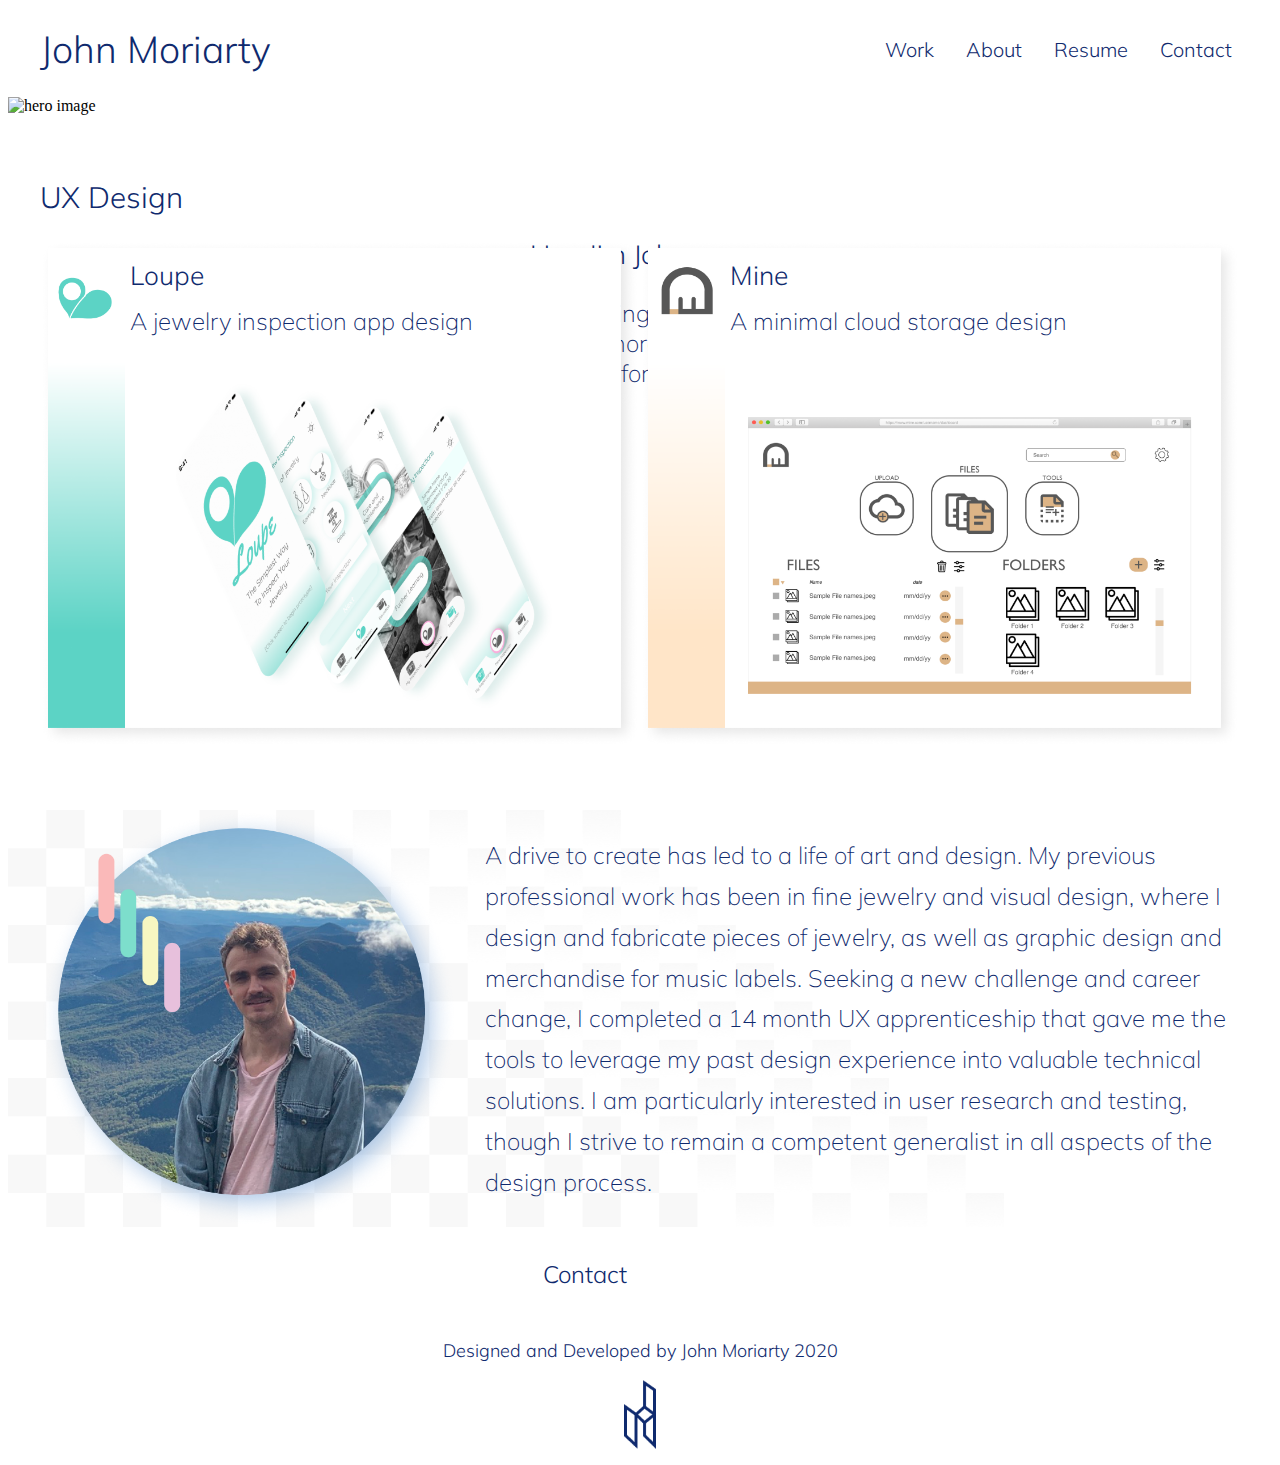
==== commit a50cf0aa: "fixed link and font issues" ====
--- a/index.html
+++ b/index.html
@@ -10,8 +10,8 @@
         <link rel="stylesheet" href="css/normalize.min.css">
         <link rel="stylesheet" href="css/main.css">
         <!-- Modernizr helps this page look better on crappy old browsers -->
-<link href="https://fonts.googleapis.com/css?family=Muli:300,400,500,700&display=swap" rel="stylesheet">
-        <script src="js/vendor/modernizr-2.8.3.min.js"></script>
+<link href="https://fonts.googleapis.com/css2?family=Mulish:ital,wght@0,200;0,300;0,400;0,500;0,700;1,200&display=swap" rel="stylesheet">
+<script src="js/vendor/modernizr-2.8.3.min.js"></script>
         <script src="https://kit.fontawesome.com/733892dbd5.js" crossorigin="anonymous"></script>
     </head>
     <body>
--- a/css/main.css
+++ b/css/main.css
@@ -2,11 +2,10 @@
    Universal styles
 ========================================================================== */
 
-
 a {
   text-decoration: none;
-  font-family: "Muli";
-  font-weight: 500;
+  font-family: 'Mulish';
+  font-weight: 200;
   font-size: 1rem;
 }
 
@@ -20,35 +19,35 @@
 
 li{
   font-size: 1rem;
-  font-family: "muli";
-  font-weight: 300;
+  font-family: "Mulish";
+  font-weight: 200;
   color: #0F2A6E;
 }
 
 /*base style [n]*/
 p {
   font-size: 1rem;
-  font-family: "muli ExtraLight";
+  font-family: "Mulish";
+  font-weight: 200;
+  color: #0F2A6E;
+  text-decoration: none;
+}
+h3{
+  font-size: 1.25rem;
+  font-family: "Mulish", sans-serif;
+  font-weight: 300;
+  text-decoration: none;
+  color: #0F2A6E;
+}
+h2 {
+  font-size: 1.75rem;
+  font-family: "Mulish";
   font-weight: 300;
   color: #0F2A6E;
-  text-decoration: none;
-}
-h3{
-  font-size: 1.25rem;
-  font-family: "muli ExtraLight", sans-serif;
-  font-weight: 400;
-  text-decoration: none;
-  color: #0F2A6E;
-}
-h2 {
-  font-size: 1.75rem;
-  font-family: "muli Light";
-  font-weight: 400;
-  color: #0F2A6E;
 }
 h1{
   font-size: 2.15rem;
-  font-family: "muli ExtraLight";
+  font-family: "Mulish";
   font-weight: 300;
   color: #0F2A6E;
 }
@@ -99,7 +98,7 @@
 
 strong{
   font-size: 1.25rem;
-  font-family: "muli", sans-serif;
+  font-family: "Mulish", sans-serif;
   font-weight:  500;
   text-decoration: none;
   color: #0076EC;
@@ -205,7 +204,7 @@
 /*navbar font*/
 .navbar ul li a{
   font-size: 1.25rem;
-  font-family: "Muli ExtraLight", sans-serif;
+  font-family: "Mulish", sans-serif;
   font-weight:  300;
   text-decoration: none;
   color: #0F2A6E;
@@ -272,7 +271,7 @@
 @media ( min-width: 300px) {
 .footer p{
   font-size: 14px;
-  font-family: "muli ExtraLight", sans-serif;
+  font-family: "Mulish", sans-serif;
   color: #0F2A6E;
   display: flex;
   width: 100%;
@@ -284,7 +283,7 @@
 @media ( min-width: 700px) {
 .footer p{
   font-size: 18px;
-  font-family: "muli ExtraLight", sans-serif;
+  font-family: "Mulish", sans-serif;
   font-weight: 300;
   text-decoration: none;
   color: #0F2A6E;
@@ -353,7 +352,7 @@
 @media ( min-width: 300px) {
 .footer ul li a{
   font-size: 22px;
-  font-family: "muli ExtraLight", sans-serif;
+  font-family: "Mulish", sans-serif;
   font-weight: 300;
   text-decoration: none;
   color: #0F2A6E;
@@ -363,7 +362,7 @@
 @media ( min-width: 700px) {
 .footer ul li a{
   font-size: 24px;
-  font-family: "muli ExtraLight", sans-serif;
+  font-family: "Mulish", sans-serif;
   font-weight: 300;
   text-decoration: none;
   color: #0F2A6E;
@@ -374,7 +373,7 @@
   display: flex;
   position: relative;
   align-items: center;
-  font-family: "muli";
+  font-family: "Mulish";
   font-weight: 300;
   justify-content: center;
   text-align: center;
@@ -443,7 +442,7 @@
         border-radius: 13px;
         text-decoration: none;
         padding: 1.75%;
-        font-family: "muli";
+        font-family: "Mulish";
         font-size: 16px;
         align-items: center;
         text-align: center;
@@ -465,7 +464,7 @@
 .loupebutton:hover {
   box-shadow: 0px 4px 4px rgba(249, 174, 219, 0.5);
   color:white;
-  background: linear-gradient(180deg, rgba(231, 251, 248, 0) 0%, #5cd3c5 100%);
+  background: #5cd3c5;
   border: none;
 
 }
@@ -558,7 +557,7 @@
 }
 
 .case-nav a{
-font-family: "muli";
+font-family: "Mulish";
 color: #0F2A6E;
 align-content: center;
 justify-content: space-between;
@@ -595,6 +594,7 @@
 .hero img {
   padding-top: 2%;
   width: 100%;
+  height: 100%;
 }
 
 /* greeting text box */
@@ -993,8 +993,8 @@
   margin-top: 4%;
   background-image: url(../img/green-bar.png);
   background-size: cover;
-  margin-left: -20%;
-  margin-right: -20%;
+  margin-left: 0;
+  margin-right: 0;
   }
 }
 
@@ -1109,7 +1109,7 @@
 /*competitive analysis list under company logos*/
 .loupecomp-bullets{
   list-style-type: circle;
-  font-family: "muli";
+  font-family: "Mulish";
   padding-left: 10%;
   padding-right: 10%;
 }
@@ -1133,10 +1133,16 @@
   padding-top: 7%;
   padding-bottom: 0;
   flex-wrap: nowrap;
-  margin-left: -15%;
-  margin-right: -15%;
-}
-}
+}
+}
+
+@media ( min-width: 800px) {
+.loupepersonatitle{
+  margin-left: -10%;
+  margin-right: -10%;
+}
+}
+
 
 
 /*Names of Personas*/
@@ -1191,8 +1197,8 @@
 
 @media ( min-width: 800px) {
 .loupepersonatraits{
-  margin-left: -20%;
-  margin-right: -20%;
+  margin-left: -10%;
+  margin-right: -10%;
   display: flex;
   flex-direction: row;
   flex-wrap: nowrap;
@@ -2075,7 +2081,7 @@
   min-width: 100px;
   margin: auto;
   padding: 5%;
-  font-family: "Muli";
+  font-family: "Mulish";
   font-weight: 300;
   font-size: 1rem;
   align-items: center;
@@ -2517,7 +2523,7 @@
 }
 
 .contact-title{
-    font-family: "muli";
+    font-family: "Mulish";
     font-weight: 500;
     color: #ffffff;
     padding-top:1%;
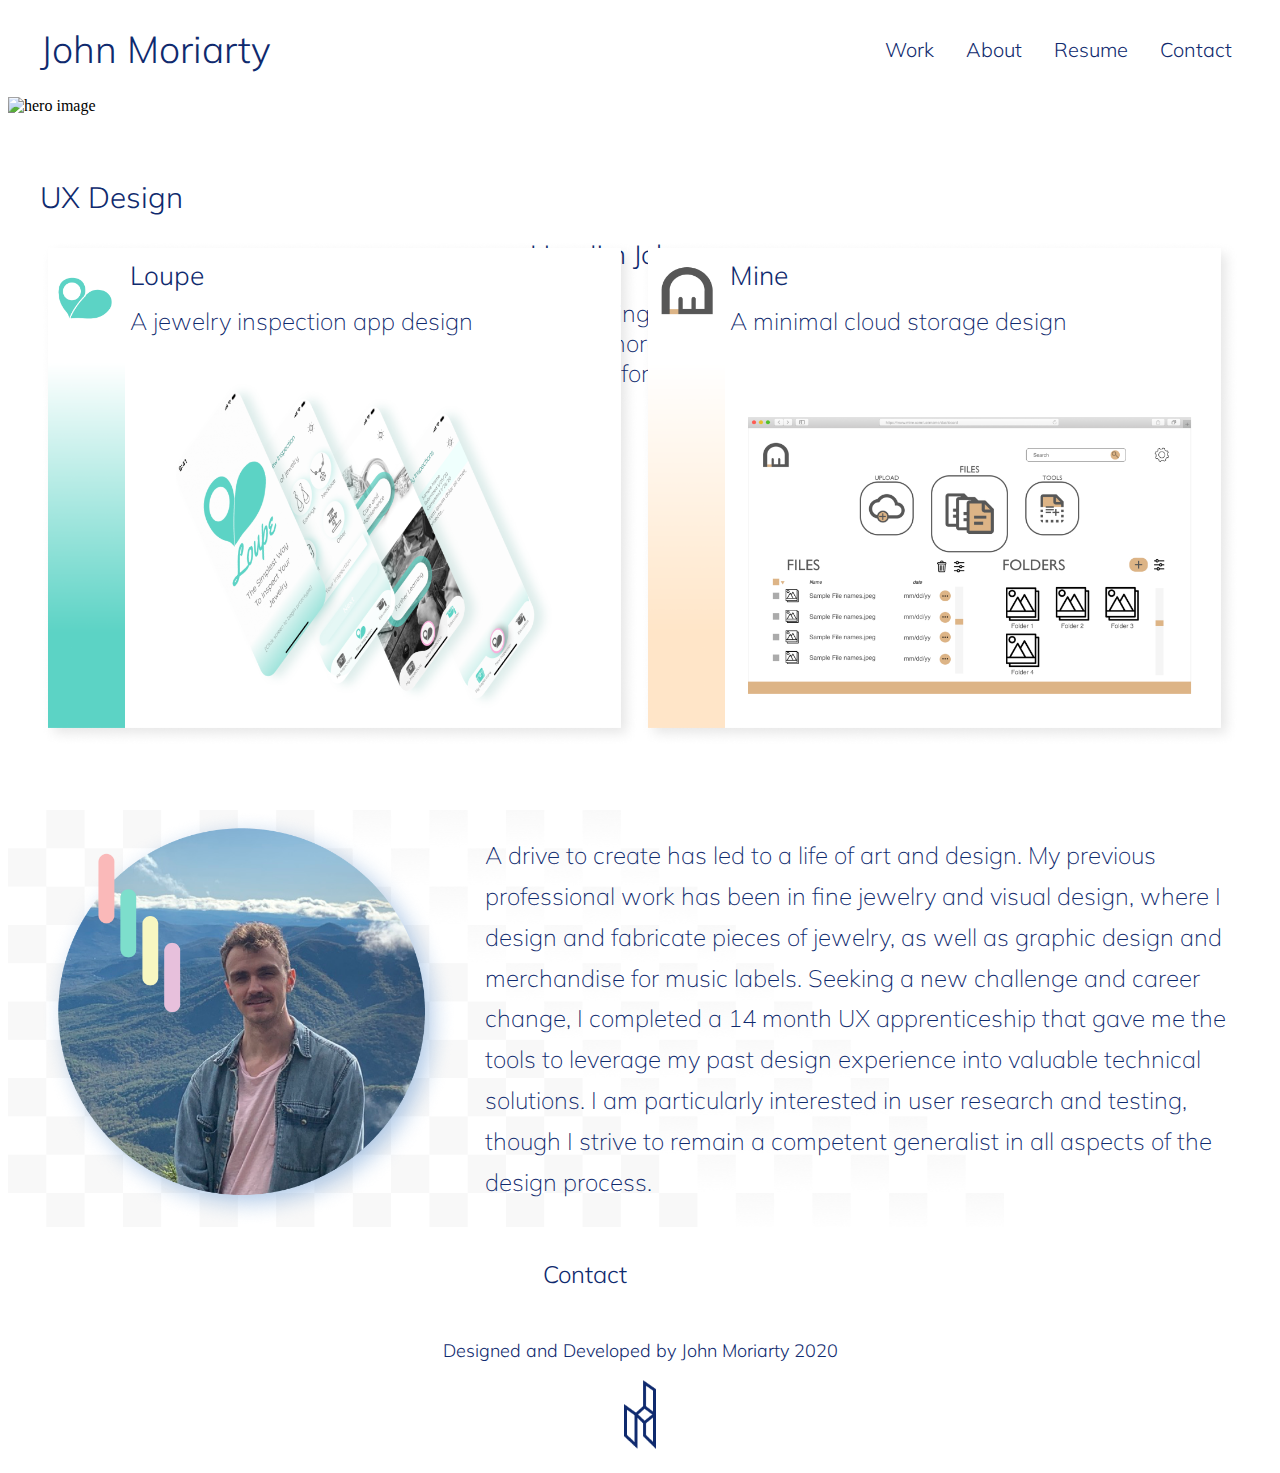
==== commit 2d6c0997: "fix about page" ====
--- a/index.html
+++ b/index.html
@@ -20,14 +20,6 @@
         <![endif]-->
 
         <header>
-          <!-- Old Hero
-          <section class="headline">
-            <img class="logo" src="img/logo.svg" alt="Logo">
-            <div class="headertext">
-              <h1>John Moriarty</h1>
-              <h4>UX Design in Asheville, NC</h4>
-            </div>
-          </section>-->
 
           <nav class="navbar">
             <div class="navname">
--- a/css/main.css
+++ b/css/main.css
@@ -239,7 +239,6 @@
   justify-content: space-around;
   align-items: center;
   width: 100%;
-  height: 3rem;
 }
 }
 
@@ -249,7 +248,6 @@
   justify-content: space-evenly;
   align-items: center;
   width: 100%;
-  height: 3rem;
 }
 }
 
@@ -421,7 +419,7 @@
 
 @media ( min-width: 700px) {
 .name{
-  margin-bottom: 10%;
+  margin-bottom: 17%;
 }
 }
 
@@ -1002,6 +1000,7 @@
 .introscreens{
   width:40%;
   margin:2%;
+  height:100%
 }
 }
 
@@ -1104,6 +1103,7 @@
 /*competitive analysis company logo images*/
 .loupecomp-logos img{
   width: 30%;
+  height: 100%;
 }
 
 /*competitive analysis list under company logos*/
@@ -1168,6 +1168,7 @@
 @media ( min-width: 300px) {
   .loupepersonatitle img{
     width: 100%;
+    height: 100%;
 }
 }
 
@@ -1212,27 +1213,17 @@
     margin-right: auto;
     margin-left: auto;
     display: flex;
+    height: 100%;
 }
 }
 
 /*tablet*/
 @media ( min-width: 700px) {
 .loupepersonatraits img{
-  width: 50%;
+  align-self: center;
   margin:0;
-  padding-top:5%;
-  padding-bottom:5%;
-
-}
-}
-
-@media ( min-width: 800px) {
-.loupepersonatraits img{
-  margin:0;
-  padding-top:5%;
-  padding-bottom:5%;
-  max-width: 306px;
-  height: auto;
+  width: 25%;
+  height: 100%;
 }
 }
 
@@ -1532,6 +1523,7 @@
 .conclusion-pics img{
   width: 50%;
   padding-top: 5%;
+  height: 100%;
 }
 
 /* ==========================================================================
@@ -2142,6 +2134,7 @@
   width: 100%;
   margin:0;
   padding-bottom: 5%;
+  height: 100%;
 }
 
 /*wireframe figma frame img*/
@@ -2149,6 +2142,7 @@
   width: 100%;
   box-shadow: 7px 7px 7px rgba(0, 0, 0, 0.05);
   margin-bottom: 4%;
+  height: 100%;
 }
 
  @media ( min-width: 700px) {
@@ -2333,19 +2327,10 @@
    About page classes
 ========================================================================== */
 
-/*"Quick Story.."*/
-.desktop-text h2{
-text-decoration: none;
-display: flex;
-margin:0;
-padding-top: 10%;
-}
 
 /*overall content frame*/
 .about-frame {
   text-align: center;
-  margin-left: 5%;
-  margin-right: 5%;
   }
 
 @media ( min-width: 800px) {
@@ -2416,6 +2401,8 @@
 .about-frame p {
   align-items: center;
   padding-top: 3%;
+  text-indent: 40px;
+  font-size: 18px;
 }
 }
 
@@ -2459,15 +2446,48 @@
 /* ==========================================================================
    Resume styling
    ========================================================================== */
-
+  @media ( min-width: 300px) {
 .resume{
-  display: flex;
-  justify-content: center;
+  width: 97%;
   margin-left: auto;
   margin-right: auto;
+  display: flex;
+}
+}
+
+ @media ( min-width: 700px) {
+.resume{
+  width:auto;
+  justify-content: center;
   margin-top: 5%;
   margin-bottom: 5%;
 }
+}
+
+  @media ( min-width: 300px) {
+.drive-resume{
+  display: flex;
+  margin-left: auto;
+  justify-content: center;
+  margin-right: auto;
+  padding-top: 6%;
+  padding-bottom: 6%;
+  margin-bottom: 7%;
+  margin-top: 7%;
+  background-color: #0F2A6E;
+  width: 300px;
+  color: white;
+  border-radius: 38px;
+  font-weight: 500;
+}
+}
+
+@media ( min-width: 700px) {
+.drive-resume{
+display: none;
+}
+}
+
 /* ==========================================================================
    Contact styling
    ========================================================================== */
@@ -2496,8 +2516,8 @@
 .contact-box{
   width:60%;
 }
-
-}
+}
+
 form {
   display: flex;
   flex-direction: column;
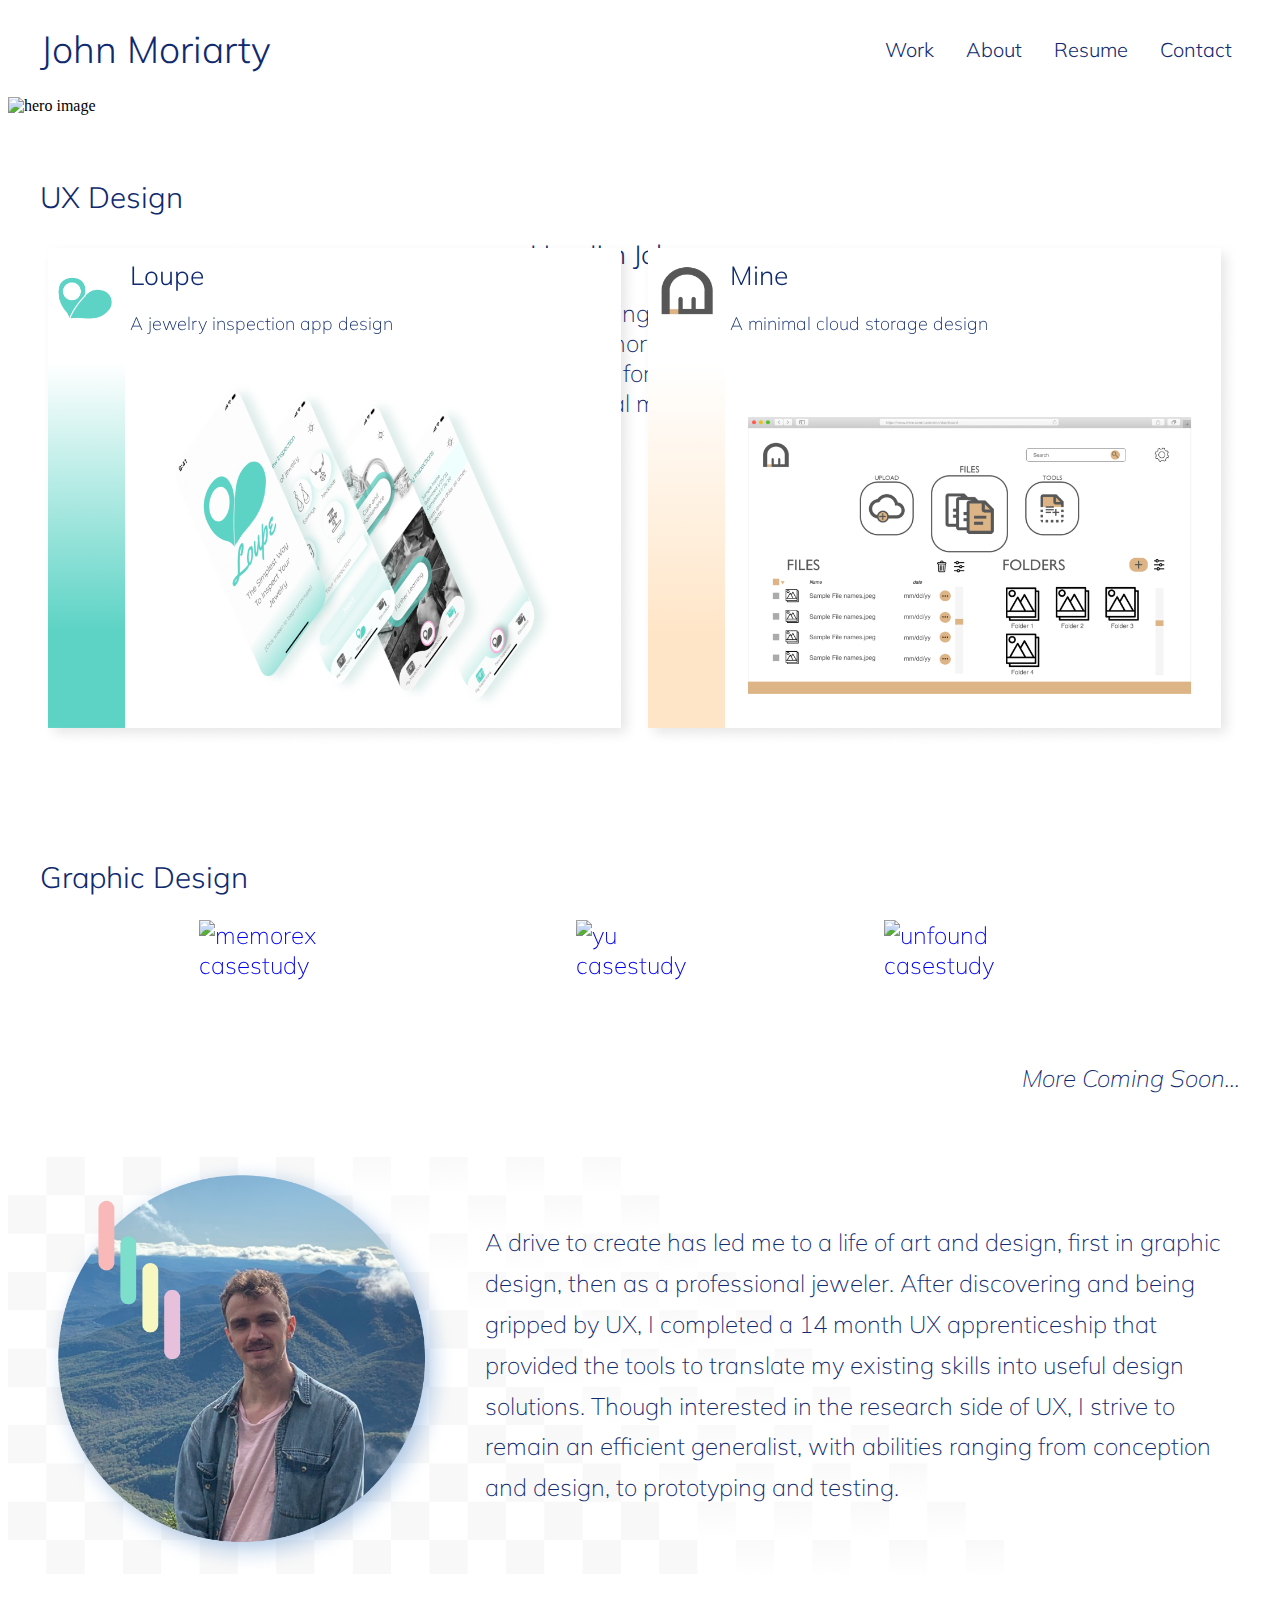
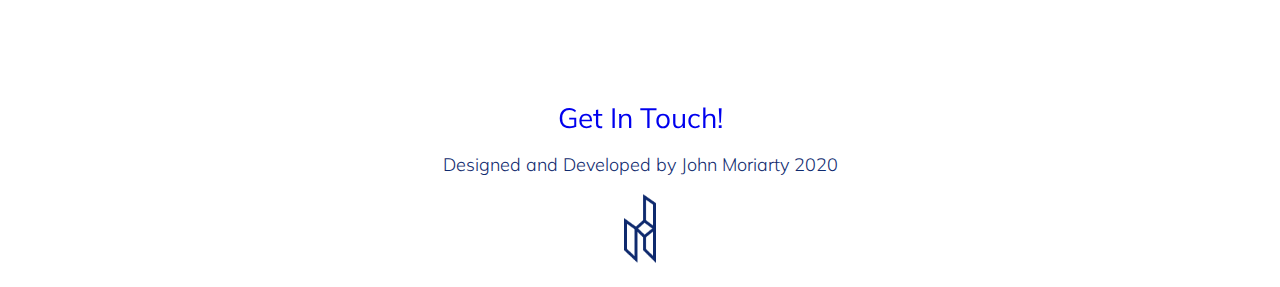
==== commit 40dcd846: "added odyssey, other format edits" ====
--- a/index.html
+++ b/index.html
@@ -3,7 +3,7 @@
     <head>
         <meta charset="utf-8">
         <meta http-equiv="X-UA-Compatible" content="IE=edge,chrome=1">
-        <title>Portfolio Homepage</title>
+        <title>John Moriarty Design Portfolio</title>
         <meta name="description" content="John Moriarty Design Portfolio">
         <meta name="viewport" content="width=device-width, initial-scale=1">
 
@@ -43,17 +43,17 @@
               <img src="img/suithero.png" alt="hero image">
             <div class="hey">
               <h3>Hey, I'm John</h3>
-              <p>I craft compelling products and memorable experiences for people.</p>
+              <p>I craft compelling products and memorable experiences for people across several mediums.</p>
             </div>
           </section>
 
-          <section class="uxwork">
+          <section class="homeheader uxwork">
 
             <a id="work"><h2>UX Design</h2></a>
 
               <article class="container">
 
-                <div class="loupe">
+                <div class="loupe hvr-grow">
                   <a href="loupe.html">
                     <img src="img/loupe-study.png" alt="loupe casestudy">
                   </a>
@@ -63,7 +63,7 @@
                   </div>
                 </div>
 
-                  <div class="mine">
+                  <div class="mine hvr-grow">
                     <a href="mine.html">
                       <img src="img/mine-study.png" alt="mine casestudy">
                     </a>
@@ -74,9 +74,43 @@
           </article>
         </section>
 
+        <section class="homeheader graphicdesign">
+
+          <h2>Graphic Design</h2>
+
+            <article class="container">
+
+              <div class="memorex gcover">
+                <a href="memorex.html">
+                  <img src="img/memorexcover.png" class="hvr-grow" alt="memorex casestudy">
+                </a>
+              </div>
+
+                <div class="yu gcover">
+                  <a href="yu.html">
+                    <img src="img/yucover.png" class="hvr-grow" alt="yu casestudy">
+                  </a>
+                </div>
+
+                <div class="unfound gcover">
+                  <a href="unfound.html">
+                    <img src="img/unfoundcover.png" class="hvr-grow" alt="unfound casestudy">
+                  </a>
+                </div>
+            </article>
+              <p class="viewmore"><i>More Coming Soon...</i></p>
+        <!--      <i class="fas fa-long-arrow-alt-right"></i> -->
+
+
+          </section>
+
+
+        </section>
+
+
         <section class="bio">
         <img src="img/portrait.png" alt="John Moriarty">
-        <p>A drive to create has led to a life of art and design. My previous professional work has been in fine jewelry and visual design, where I design and fabricate pieces of jewelry, as well as graphic design and merchandise for music labels. Seeking a new challenge and career change, I completed a 14 month UX apprenticeship that gave me the tools to leverage my past design experience into valuable technical solutions. I am particularly interested in user research and testing, though I strive to remain a competent generalist in all aspects of the design process.</p>
+        <p>A drive to create has led me to a life of art and design, first in graphic design, then as a professional jeweler. After discovering and being gripped by UX, I completed a 14 month UX apprenticeship that provided the tools to translate my existing skills into useful design solutions. Though interested in the research side of UX, I strive to remain an efficient generalist, with abilities ranging from conception and design, to prototyping and testing.</p>
         </section>
 
     </main>
@@ -84,12 +118,8 @@
     <footer>
       <nav class="footer">
         <div class="license">
-        <ul>
-          <li><a href="contact.html">Contact</a></li>
-            <li><a href="https://www.linkedin.com/in/johnmoriarty-/" target="_blank"><i class="fab fa-linkedin"></i></a></li>
-          <li><a href="https://github.com/jmoriarty721"  target="_blank"><i class="fab fa-github"></i></a></li>
-        </ul>
-
+          <a href="contact.html" class="hvr-grow">Get In Touch!</a>
+      </div>
         <p>Designed and Developed by John Moriarty 2020</P>
 
         <a href="index.html"><img src="img/loupe/logo-footer.png" alt="logo"></a>
--- a/css/main.css
+++ b/css/main.css
@@ -230,6 +230,57 @@
   }
 }
 
+/* font awesome icon styles */
+
+.fab{
+  font-size: 28px;
+  color: #0F2A6E;
+}
+
+/* font awesome icon hover push affect */
+@-webkit-keyframes hvr-icon-push {
+  50% {
+    -webkit-transform: scale(0.5);
+    transform: scale(0.5);
+  }
+}
+@keyframes hvr-icon-push {
+  50% {
+    -webkit-transform: scale(0.5);
+    transform: scale(0.5);
+  }
+}
+.hvr-icon-push {
+  display: inline-block;
+  vertical-align: middle;
+  -webkit-transform: perspective(1px) translateZ(0);
+  transform: perspective(1px) translateZ(0);
+  box-shadow: 0 0 1px rgba(0, 0, 0, 0);
+  -webkit-transition-duration: 0.3s;
+  transition-duration: 0.3s;
+}
+.hvr-icon-push .hvr-icon {
+  -webkit-transform: translateZ(0);
+  transform: translateZ(0);
+  -webkit-transition-duration: 0.3s;
+  transition-duration: 0.3s;
+  -webkit-transition-property: transform;
+  transition-property: transform;
+  -webkit-transition-timing-function: ease-out;
+  transition-timing-function: ease-out;
+}
+.hvr-icon-push:hover .hvr-icon, .hvr-icon-push:focus .hvr-icon, .hvr-icon-push:active .hvr-icon {
+  -webkit-animation-name: hvr-icon-push;
+  animation-name: hvr-icon-push;
+  -webkit-animation-duration: 0.3s;
+  animation-duration: 0.3s;
+  -webkit-animation-timing-function: linear;
+  animation-timing-function: linear;
+  -webkit-animation-iteration-count: 1;
+  animation-iteration-count: 1;
+}
+
+
 /* ============================================ footer */
 /*overall footer box*/
 @media ( min-width: 300px) {
@@ -311,62 +362,36 @@
 
 /*overall footer-text style 'li' reset and placement*/
 @media ( min-width: 300px) {
-.footer ul {
-  display: flex;
-  justify-content: space-evenly;
-  align-items: center;
-  padding: 0;
-  width:100%;
-}
-}
-
-@media ( min-width: 700px) {
-.footer ul {
-  display: flex;
-  justify-content: center;
-  align-items: center;
-  padding: 0;
-  margin-right: 2%;
-}
-}
-
-/*footer list item alignment and spacing*/
-@media ( min-width: 300px) {
-.footer li {
-  display: flex;
-  margin: 1rem;
-}
-}
-
-@media ( min-width: 700px) {
-.footer li {
-  display: block;
-  margin-left: 3rem;
-
-}
-}
-
-/*footer font*/
-@media ( min-width: 300px) {
-.footer ul li a{
-  font-size: 22px;
-  font-family: "Mulish", sans-serif;
-  font-weight: 300;
-  text-decoration: none;
-  color: #0F2A6E;
-}
-}
-
-@media ( min-width: 700px) {
-.footer ul li a{
-  font-size: 24px;
-  font-family: "Mulish", sans-serif;
-  font-weight: 300;
-  text-decoration: none;
-  color: #0F2A6E;
-}
-}
-
+.footer a {
+  font-size:26px;
+  font-weight: 400;
+}
+}
+
+@media ( min-width: 700px) {
+.footer a {
+  font-size:28px;
+}
+}
+
+/*affect for "Get in Touch" button*/
+.hvr-grow {
+  display: inline-block;
+  vertical-align: middle;
+  -webkit-transform: perspective(1px) translateZ(0);
+  transform: perspective(1px) translateZ(0);
+  box-shadow: 0 0 1px rgba(0, 0, 0, 0);
+  -webkit-transition-duration: 0.3s;
+  transition-duration: 0.3s;
+  -webkit-transition-property: transform;
+  transition-property: transform;
+}
+.hvr-grow:hover, .hvr-grow:focus, .hvr-grow:active {
+  -webkit-transform: scale(1.1);
+  transform: scale(1.1);
+}
+
+/* simple case study "return to top" hover
 #myBtn {
   display: flex;
   position: relative;
@@ -381,7 +406,7 @@
   border-style: double;
   width: 280px;
   padding:2%;
-  font-size: 18px; /* Increase font size */
+  font-size: 18px;
   color:  #0F2A6E;
   margin-left: auto;
   margin-right: auto;
@@ -394,7 +419,68 @@
   color: white;
   font-weight: 500;
 }
-
+*/
+
+/*sweep to top hover affect for case study "return to top" button*/
+#myBtn {
+  display: flex;
+  position: relative;
+  align-items: center;
+  font-family: "Mulish";
+  font-weight: 300;
+  justify-content: center;
+  text-align: center;
+  background-color: white;
+  border-radius: 20px;
+  border-color: #0F2A6E;
+  border-style: double;
+  width: 280px;
+  padding:2%;
+  font-size: 18px;
+  color:  #0F2A6E;
+  margin-left: auto;
+  margin-right: auto;
+  margin-bottom: 2%;
+
+  vertical-align: middle;
+  -webkit-transform: perspective(1px) translateZ(0);
+  transform: perspective(1px) translateZ(0);
+  box-shadow: 0 0 1px rgba(0, 0, 0, 0);
+
+  -webkit-transition-property: color;
+  transition-property: color;
+  -webkit-transition-duration: 0.3s;
+  transition-duration: 0.3s;
+}
+#myBtn:before {
+  content: "";
+  position: absolute;
+  z-index: -1;
+  top: 0;
+  left: 0;
+  right: 0;
+  bottom: 0;
+  background:  #0F2A6E ;
+  -webkit-transform: scaleY(0);
+  transform: scaleY(0);
+  -webkit-transform-origin: 50% 100%;
+  transform-origin: 50% 100%;
+  -webkit-transition-property: transform;
+  transition-property: transform;
+  -webkit-transition-duration: 0.3s;
+  transition-duration: 0.3s;
+  -webkit-transition-timing-function: ease-out;
+  transition-timing-function: ease-out;
+  border-radius: 17px;
+
+}
+#myBtn:hover, #myBtn:focus, #myBtn:active {
+  color: white;
+}
+#myBtn:hover:before, #myBtn:focus:before, #myBtn:active:before {
+  -webkit-transform: scaleY(1);
+  transform: scaleY(1);
+}
 
 /*overall case study content box*/
 .casestudy{
@@ -460,7 +546,7 @@
 
 
 .loupebutton:hover {
-  box-shadow: 0px 4px 4px rgba(249, 174, 219, 0.5);
+  box-shadow: 0px 4px 4px rgba(92, 211, 197, 0.25);
   color:white;
   background: #5cd3c5;
   border: none;
@@ -475,8 +561,7 @@
   flex-wrap: wrap;
   width: 300px;
   height: 50px;
-  background: #FFFFFF;
-  border: 1px solid #DADADA;
+  background: #FFF8EE;
   box-sizing: border-box;
   border-radius: 13px;
   text-decoration: none;
@@ -486,7 +571,7 @@
   align-items: center;
   text-align: center;
   justify-content: center;
-  color: #0075FF;
+  color: #575757;
   margin: auto;
 }
 
@@ -506,6 +591,9 @@
 
 .button:hover {
   box-shadow: 0px 4px 4px rgba(0, 0, 0, 0.25);
+  background: #FFFFFF;
+  border-color: #575757;
+  color: #DCB486;
 }
 
 /*mine case study intro section button styling========================*/
@@ -554,17 +642,30 @@
 }
 }
 
+.case-nav{
+  padding-bottom: 8%;
+}
+
 .case-nav a{
-font-family: "Mulish";
-color: #0F2A6E;
-align-content: center;
-justify-content: space-between;
-padding: 3%;
-font-size: 37px;
+  font-family: "Mulish";
+  color: #0F2A6E;
+  align-content: center;
+  justify-content: space-between;
+  padding: 2%;
+  font-size: 37px;
+  display: inline-flex;
 }
 
 .case-nav h3{
 font-size: 22px;
+  width: 200px;
+  text-align: center;
+}
+
+.arrows{
+  display: flex;
+  flex-direction: row;
+  justify-content: space-around;
 }
 
 /* ==========================================================================
@@ -630,7 +731,7 @@
 }
 
 /*overall UX work box*/
-.uxwork {
+.homeheader {
   box-sizing: border-box;
   display: block;
   margin-top: 5%;
@@ -647,6 +748,7 @@
   justify-content: space-evenly;
   position: relative;
   flex-wrap: wrap;
+  padding-bottom: 10%;
 }
 }
 
@@ -656,12 +758,28 @@
   justify-content: space-evenly;
   position: relative;
   flex-wrap: nowrap;
-}
-}
-
-.container img{
+  padding-bottom: 4%;
+
+}
+}
+
+.uxwork img{
   display: flex;
   width: 100%;
+}
+
+@media ( min-width: 320px) {
+.container p{
+  font-size: 14px;
+  line-height: 0;
+}
+}
+
+@media ( min-width: 375px) {
+.container p{
+  font-size: 18px;
+  line-height: normal;
+}
 }
 
 /* loupe case study*/
@@ -685,6 +803,37 @@
 padding-left: 15%;
 }
 
+/* Graphic Design */
+@media ( min-width: 300px) {
+.graphicdesign img{
+  width: 100%;
+  margin-right: auto;
+  margin-left: auto;
+  margin-bottom: 5%;
+  display: flex;
+    height: 100%;
+}
+
+@media ( min-width: 700px) {
+.graphicdesign img{
+  display: flex;
+  width: 90%;
+}
+}
+
+@media ( min-width: 300px) {
+.viewmore {
+  display: flex;
+  justify-content: center;
+}
+}
+
+@media ( min-width: 700px) {
+.viewmore {
+  justify-content: flex-end;
+  align-items: center;
+}
+}
 /* bio box */
 @media ( min-width: 300px) {
 .bio{
@@ -693,6 +842,7 @@
   flex-wrap: wrap;
   background-image: url(../img/pngbackground.png);
   background-size: cover;
+  margin-bottom: 10%;
 }
 }
 
@@ -2324,6 +2474,279 @@
 
 
 /* ==========================================================================
+   "Memorex" Case study page classes
+========================================================================== */
+
+@media ( min-width: 300px) {
+.graphic_intro{
+  display: flex;
+  flex-wrap: wrap;
+  margin: 5%;
+}
+}
+
+@media ( min-width: 700px) {
+.graphic_intro{
+  display: flex;
+  flex-wrap: nowrap;
+  margin: 5%;
+}
+}
+
+.graphic_writing{
+  text-align: center;
+  margin-right: 3%;
+}
+
+@media ( min-width: 300px) {
+.graphic_intro img{
+  width:100%;
+margin-left: auto;
+margin-right: auto;
+  height: 100%;
+}
+}
+
+@media ( min-width: 700px) {
+.graphic_intro img{
+  width:50%;
+  height: 100%;
+}
+}
+
+.bandcamp{
+  display: flex;
+  padding-left: 5%;
+}
+
+.graphic_middle{
+  display: flex;
+  padding-top: 5%;
+  padding-bottom: 7%;
+}
+
+.graphic_middle_frame{
+  text-align: center;
+}
+
+.graphic_middle img{
+  width:80%;
+    height: 100%;
+}
+
+@media ( min-width: 300px) {
+.graphic_bottom{
+  display: flex;
+  flex-wrap: wrap;
+  margin: 5%;
+}
+}
+
+@media ( min-width: 700px) {
+.graphic_bottom{
+  display: flex;
+  flex-wrap: nowrap;
+  margin: 5%;
+}
+}
+
+@media ( min-width: 300px) {
+.graphic_bottom_writing{
+  margin: 3%;
+  display: flex;
+  flex-direction: column;
+  text-align: center;
+}
+}
+
+@media ( min-width: 700px) {
+.graphic_bottom_writing{
+  margin: 3%;
+  display: flex;
+  flex-direction: column;
+  text-align: left;
+}
+}
+
+@media ( min-width: 300px) {
+.graphic_bottom_pics {
+display: flex;
+flex-wrap: wrap;
+justify-content: space-evenly;
+padding-top: 1%;
+padding-bottom: 1%;
+}
+}
+
+@media ( min-width: 700px) {
+.graphic_bottom_pics {
+display: flex;
+justify-content: space-evenly;
+padding-top: 1%;
+padding-bottom: 1%;
+flex-wrap: nowrap;
+}
+}
+
+@media ( min-width: 300px) {
+.graphic_bottom_pics img{
+  width: 45%;
+    display: flex;
+    padding: inherit;
+      height: 100%;
+}
+}
+
+@media ( min-width: 700px) {
+.graphic_bottom_pics img{
+  width:23%;
+  padding:0;
+  height: 100%;
+}
+}
+
+@media ( min-width: 300px) {
+.graphic_bottom_side{
+  display: flex;
+  flex-direction: column;
+  justify-content: space-evenly;
+  margin-left: auto;
+  margin-right: auto;
+  padding-top: 7%;
+}
+}
+
+@media ( min-width: 700px) {
+.graphic_bottom_side{
+margin-left: 0;
+margin-right: 0;
+padding-top: 0;
+display: flex;
+flex-direction: column;
+justify-content: space-evenly;
+}
+}
+
+@media ( min-width: 300px) {
+.graphic_bottom_side img{
+  width:100%;
+  padding-top: 3%;
+  padding-bottom: 3%;
+}
+}
+
+@media ( min-width: 700px) {
+.graphic_bottom_side img{
+  width:276px;
+  padding-top: 3%;
+  padding-bottom: 3%;
+}
+}
+
+@media ( min-width: 300px) {
+.player_small{
+  display: block;
+}
+}
+
+@media ( min-width: 700px) {
+.player_small{
+  display: none;
+}
+}
+
+@media ( min-width: 300px) {
+.player_big{
+  display: none;
+}
+}
+
+@media ( min-width: 700px) {
+.player_big{
+  display: block;
+}
+}
+
+
+/* ++++++++++++++++++++++++++++
+   Yu Utsu specific page
++++++++++++++++++++++++++++++++ */
+
+@media ( min-width: 300px) {
+.yu_writing{
+  display: flex;
+flex-direction: row;
+flex-wrap: wrap;
+}
+}
+
+@media ( min-width: 700px) {
+.yu_writing{
+  display: flex;
+flex-direction: row;
+flex-wrap: nowrap;
+}
+}
+
+.yu_writing p{
+padding-right: 5%
+}
+
+.yu_social {
+  display: flex;
+  justify-content: space-around;
+  padding-bottom: 10%;
+}
+
+.social_grabs{
+  width: 50%;
+  display: flex;
+  flex-direction: column;
+  justify-content: space-around;
+  text-align: center;
+}
+
+.social_grabs img{
+  width: 100%;
+  padding-top: 5%;
+  padding-bottom: 5%;
+}
+
+@media ( min-width: 300px) {
+.yu_head {
+  display: none;
+}
+}
+
+@media ( min-width: 700px) {
+.yu_head {
+  display: block;
+  width: 35%;
+  align-items: flex-end;
+  margin-right: -5%;
+}
+}
+
+/* ++++++++++++++++++++++++++++
+  Odyssey specific page
++++++++++++++++++++++++++++++++ */
+
+.graphic_middle_odyssey{
+  display: flex;
+  margin-top: 5%;
+  margin-bottom: 5%;
+}
+
+.graphic_middle_frame{
+  text-align: center;
+}
+
+.graphic_middle_odyssey img{
+  width:90%;
+    height: 100%;
+}
+
+/* ==========================================================================
    About page classes
 ========================================================================== */
 
@@ -2384,15 +2807,17 @@
 }
 
 /*body text box*/
-@media ( min-width: 1000px) {
+@media ( min-width: 300px) {
 .desktop-text {
-  padding-left: 2%;
-  padding-right: 2%;
+  padding-left: 4%;
+  padding-right: 4%;
+  margin-bottom: 10%;
   }
 }
 
 /*body text styling*/
 .about-frame p {
+  text-indent: 40px;
   text-align: left;
   line-height: 150%;
 }
@@ -2401,7 +2826,6 @@
 .about-frame p {
   align-items: center;
   padding-top: 3%;
-  text-indent: 40px;
   font-size: 18px;
 }
 }
@@ -2479,6 +2903,7 @@
   color: white;
   border-radius: 38px;
   font-weight: 500;
+  margin-bottom: 15%;
 }
 }
 
@@ -2492,14 +2917,149 @@
    Contact styling
    ========================================================================== */
 
-   .contact-header {
-     text-decoration: none;
+/*overall box containing image and text*/
+   .overall-contact-frame{
+     display: flex;
+     flex-wrap: wrap;
+     margin-top: 2rem;
+     margin-bottom: 3rem;
+   }
+
+/*image*/
+@media ( min-width: 300px) {
+   .contact-collage{
+     width: 100%;
+     height:100%;
+   }
+ }
+
+@media ( min-width: 700px) {
+   .contact-collage{
+     width: 50%;
+     height:100%;
+     align-self: center;
+   }
+ }
+
+/*box for text*/
+   .contact-info{
      margin-left: auto;
      margin-right: auto;
      display: flex;
      justify-content: center;
-     }
-
+     flex-direction: column;
+     text-align: center;
+   }
+
+/*"want to connect"*/
+   .contact-header {
+      text-decoration: none;
+      margin-left: auto;
+      margin-right: auto;
+      display: flex;
+      justify-content: center;
+      }
+
+/*button for email*/
+#email {
+  text-decoration: none;
+  background-color: white;
+  border-style: none;
+  border-color: white;
+  padding: 1rem;
+  font-family: "Mulish";
+  font-size: 22px;
+  border-radius: 50px;
+  color:#0F2A6E;
+
+  transition: all 0.3s;
+  position: relative;
+}
+
+#email:focus {
+  outline: 0;
+}
+
+ #email span {
+	transition: all 0.3s;
+}
+
+#email::before {
+	content: '';
+	position: absolute;
+	bottom: 0;
+	left: 0;
+	width: 100%;
+	height: 100%;
+	z-index: 1;
+	opacity: 0;
+	transition: all 0.3s;
+	border-top-width: 2px;
+	border-bottom-width: 2px;
+	border-top-style: solid;
+	border-bottom-style: solid;
+	border-top-color: rgba(230,230,250, .75);
+	border-bottom-color: rgba(230,230,250, 0.75);
+	transform: scale(0.1, 1);
+  border-radius: 50px;
+}
+
+#email:hover span {
+	letter-spacing: 2px;
+}
+
+#email:hover::before {
+	opacity: 1;
+	transform: scale(1, 1);
+}
+
+#email::after {
+	content: '';
+	position: absolute;
+	bottom: 0;
+	left: 0;
+	width: 100%;
+	height: 100%;
+	z-index: 1;
+	transition: all 0.3s;
+	background-color: rgba(230,230,250,0.1);
+}
+
+#email:hover::after {
+	opacity: 0;
+	transform: scale(0.1, 1);
+}
+
+.outside-contact{
+  display: flex;
+  flex-direction: row;
+  text-decoration: none;
+  list-style-type: none;
+  justify-content: space-evenly;
+}
+
+.other-links{
+  display: flex;
+  flex-direction: column;
+  align-items: center;
+}
+
+
+.link-block{
+  display: flex;
+  flex-direction: column;
+  padding: 1.5rem;
+}
+
+.link-icons{
+  display: flex;
+  flex-direction: row;
+  justify-content: space-evenly;
+}
+
+
+
+  /*
 .contact-box{
   display: flex;
   background-color: rgba(55, 120, 195, 1);
@@ -2573,7 +3133,7 @@
 .contact-button:hover{
     box-shadow: 0px 4px 4px rgba(0, 0, 0, 0.25);
 }
-
+*/
 
 /* ==========================================================================
    Helper classes (optional)
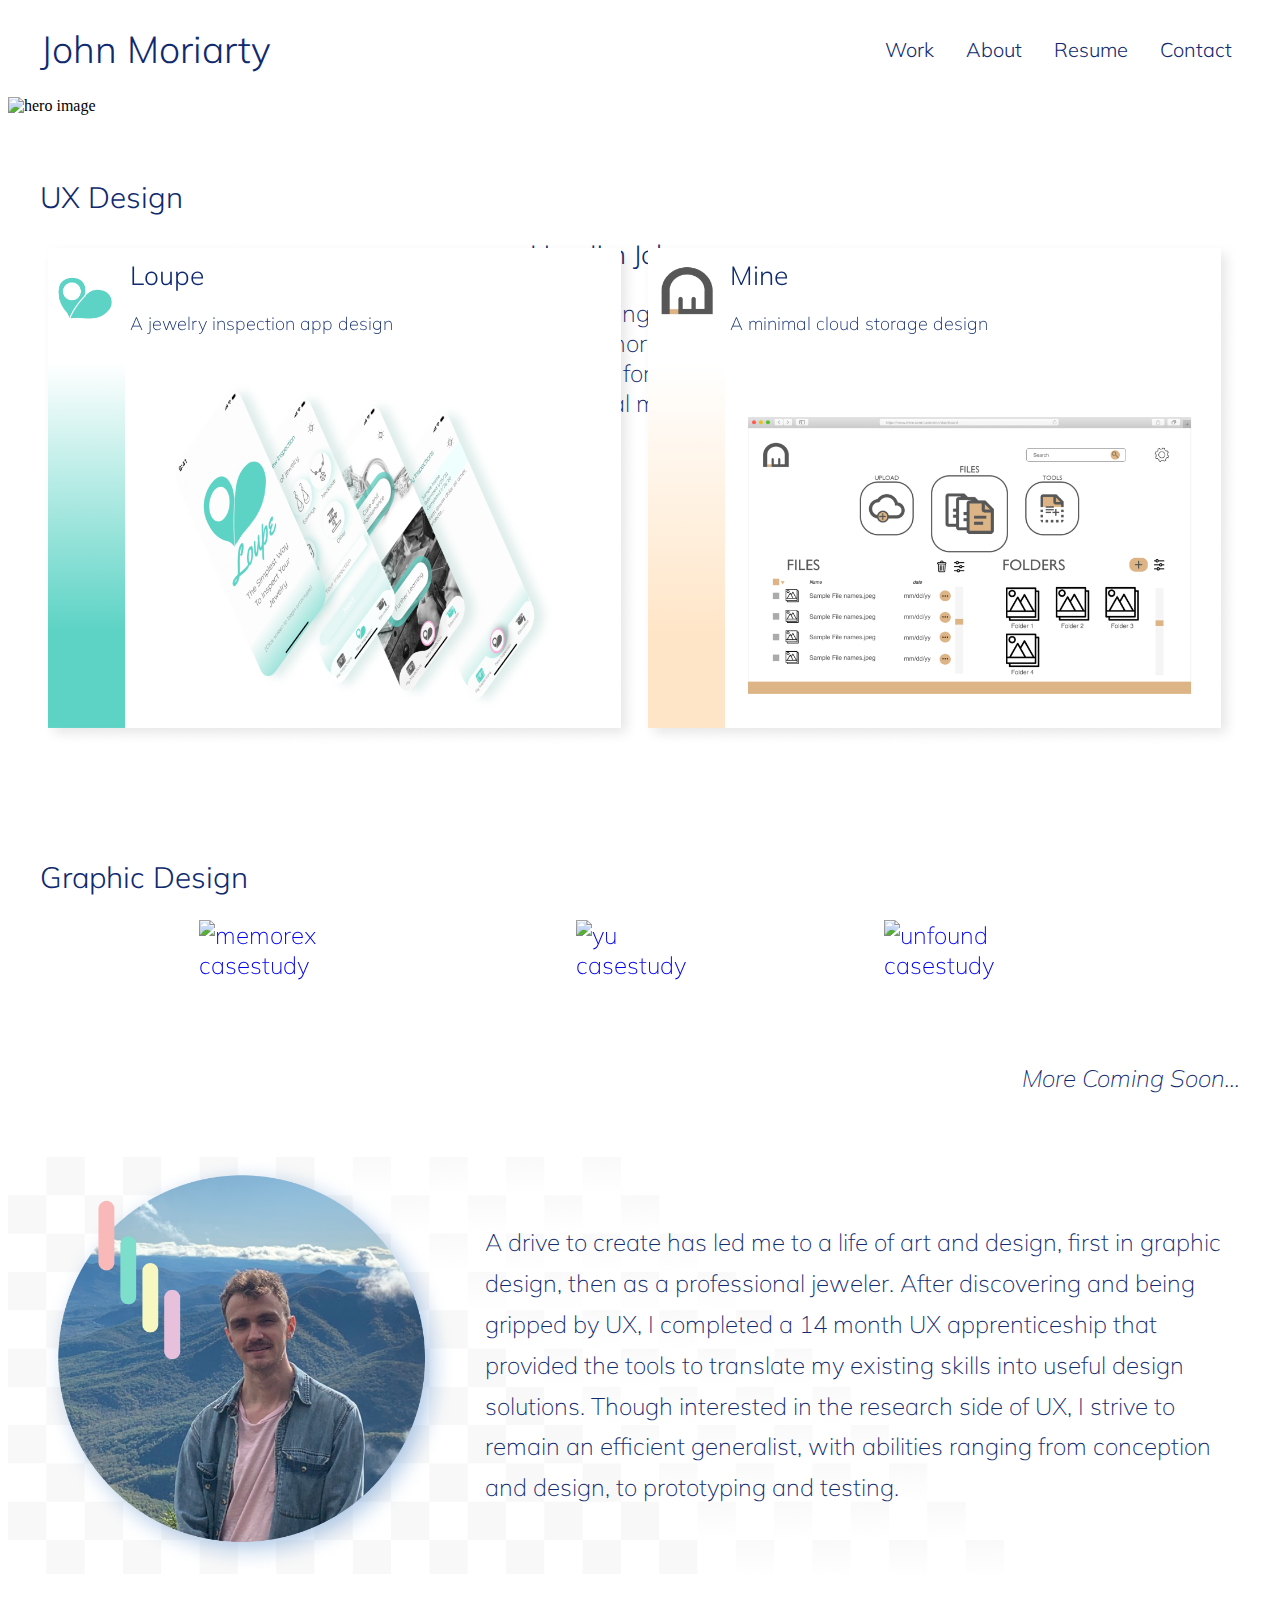
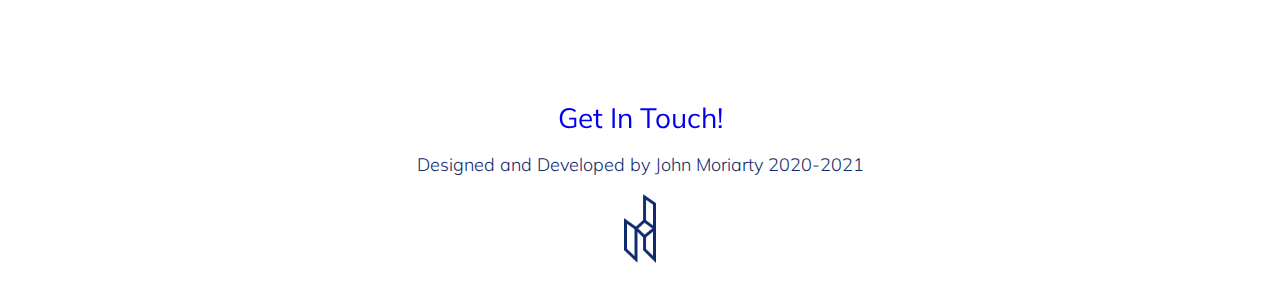
==== commit 42f9a0ae: "small edits throughout" ====
--- a/index.html
+++ b/index.html
@@ -120,7 +120,7 @@
         <div class="license">
           <a href="contact.html" class="hvr-grow">Get In Touch!</a>
       </div>
-        <p>Designed and Developed by John Moriarty 2020</P>
+      <p>Designed and Developed by John Moriarty 2020-2021</P>
 
         <a href="index.html"><img src="img/loupe/logo-footer.png" alt="logo"></a>
       </nav>
--- a/css/main.css
+++ b/css/main.css
@@ -662,10 +662,20 @@
   text-align: center;
 }
 
+@media ( min-width: 300px) {
 .arrows{
   display: flex;
   flex-direction: row;
   justify-content: space-around;
+  padding-top: 10%;
+}
+}
+
+@media ( min-width: 700px) {
+.arrows{
+  padding-top: 5%;
+
+}
 }
 
 /* ==========================================================================
@@ -2918,12 +2928,19 @@
    ========================================================================== */
 
 /*overall box containing image and text*/
+@media ( min-width: 300px) {
    .overall-contact-frame{
      display: flex;
      flex-wrap: wrap;
-     margin-top: 2rem;
      margin-bottom: 3rem;
    }
+ }
+
+ @media ( min-width: 700px) {
+    .overall-contact-frame{
+     margin-top: 2rem;
+   }
+ }
 
 /*image*/
 @media ( min-width: 300px) {
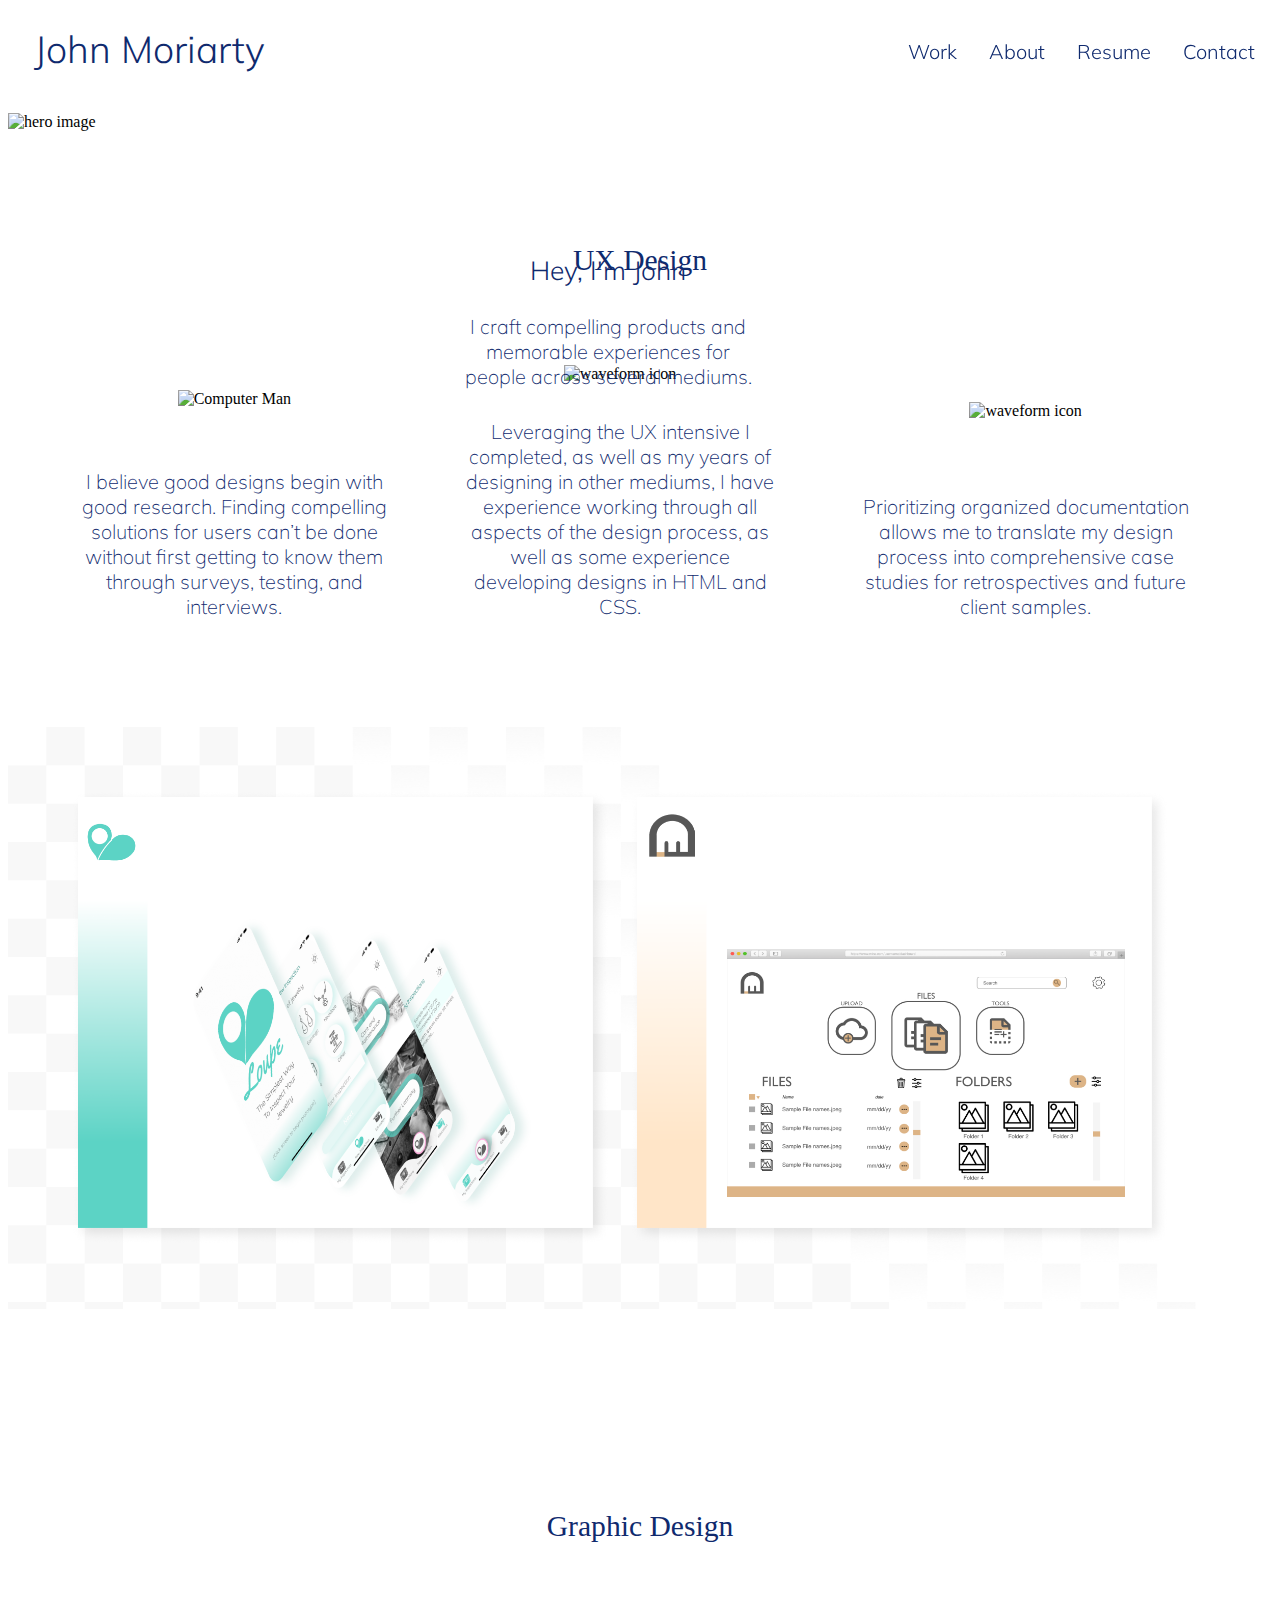
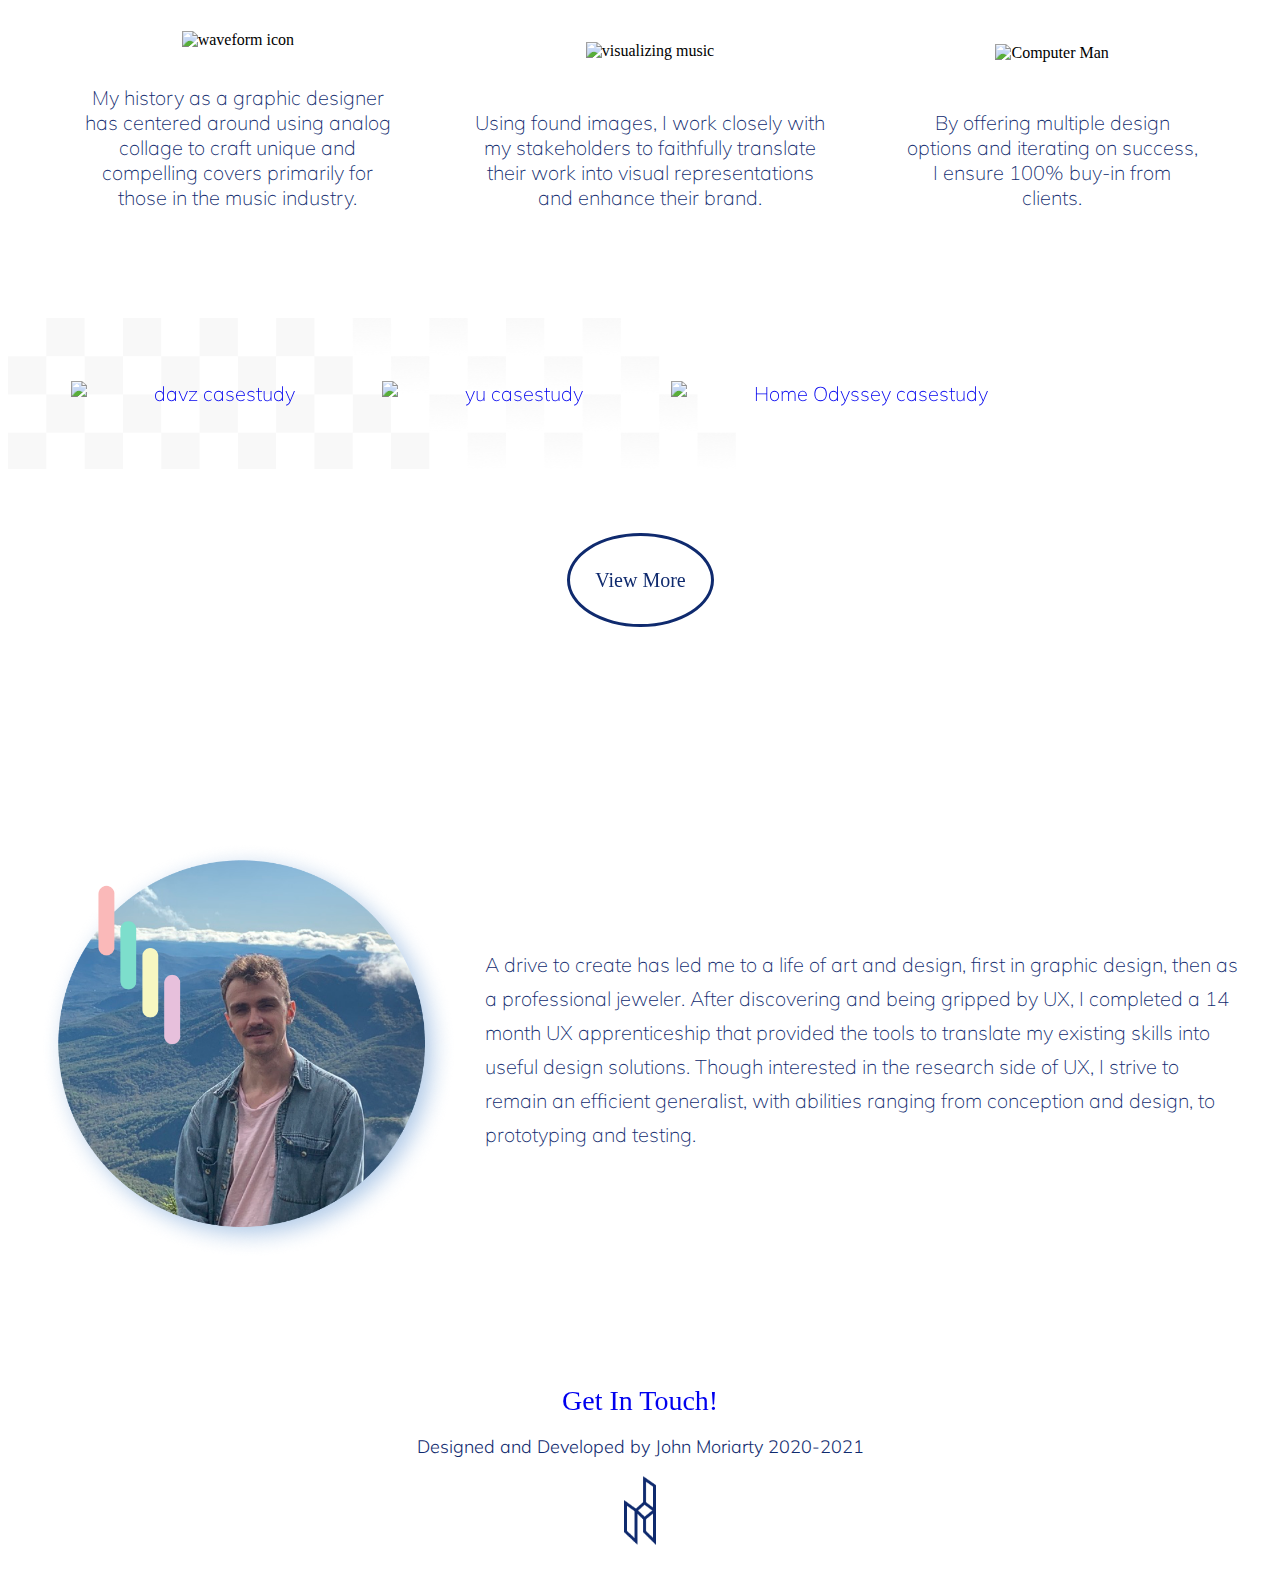
==== commit 936e3a15: "changed icon order on index page" ====
--- a/index.html
+++ b/index.html
@@ -26,13 +26,13 @@
                 <a href="index.html"><h1>John Moriarty</h1></a>
             </div>
             <div class="navelements">
-                <ul>
-                  <li><a href="index.html#work">Work</a></li>
-                  <li><a href="about.html">About</a></li>
-                  <li><a href="resume.html">Resume</a></li>
-                  <!--<li><a href="https://drive.google.com/file/d/1PLL-qg-o_en3b-WzMNrPBehJCYh_3QUD/view?usp=sharing"  target="_blank">Resume</a></li>-->
-                  <li><a href="contact.html">Contact</a></li>
-                </ul>
+              <ul>
+                <li><a class="hvr-grow" href="work.html">Work</a></li>
+                <li><a class="hvr-grow" href="about.html">About</a></li>
+                <li><a class="hvr-grow" href="resume.html">Resume</a></li>
+                <!--<li><a href="https://drive.google.com/file/d/1PLL-qg-o_en3b-WzMNrPBehJCYh_3QUD/view?usp=sharing"  target="_blank">Resume</a></li>-->
+                <li><a class="hvr-grow" href="contact.html">Contact</a></li>
+              </ul>
             </div>
           </nav>
 
@@ -47,11 +47,9 @@
             </div>
           </section>
 
-          <section class="homeheader uxwork">
-
-            <a id="work"><h2>UX Design</h2></a>
-
-              <article class="container">
+          <section class="case-frame">
+              <!-- OLD STYLE
+               <article class="container">
 
                 <div class="loupe hvr-grow">
                   <a href="loupe.html">
@@ -71,35 +69,103 @@
                     <h3>Mine</h3>
                     <p>A minimal cloud storage design</p>
                   </div>
-          </article>
+          </article>-->
+
+                    <h2>UX Design</h2>
+
+                      <div class= "blurb-icons">
+                        <div class="blurb-column">
+                          <img src="img/work/testing.svg" alt="Computer Man">
+                          <p>I believe good designs begin with good research. Finding compelling solutions for users can’t be done without first getting to know them through surveys, testing, and interviews.</p>
+                        </div>
+
+                        <div class="blurb-column">
+                          <img src="img/work/double-diamond.svg" alt="waveform icon">
+                          <p>Leveraging the UX intensive I completed, as well as my years of designing in other mediums, I have experience working through all aspects of the design process, as well as some experience developing designs in HTML and CSS.</p>
+                        </div>
+
+                        <div class="blurb-column">
+                          <img src="img/work/documentation.svg" alt="waveform icon">
+                          <p>Prioritizing organized documentation allows me to translate my design process into comprehensive case studies for retrospectives and future client samples.</p>
+                        </div>
+
+                      </div>
+
+          <article class="workgrid">
+
+            <a href="loupe.html" class="workgriditem hvr-grow">
+              <img src="img/loupe-study.png" class="" alt="loupe casestudy">
+              <div class="hover-box">
+                <h3 class="hover-box-font">Loupe</h3>
+                <p class="hover-box-font"><i>Jewelry Inspection Mobile App Design</i></p>
+              </div>
+            </a>
+
+            <a href="mine.html" class="workgriditem hvr-grow">
+              <img src="img/mine-study.png" class="" alt="mine casestudy">
+              <div class="hover-box">
+                <h3 class="hover-box-font">Mine</h3>
+                <p class="hover-box-font"><i>A Minimal Cloud Storage Design</i></p>
+              </div>
+            </a>
+
+
+
         </section>
 
-        <section class="homeheader graphicdesign">
-
-          <h2>Graphic Design</h2>
-
-            <article class="container">
-
-              <div class="memorex gcover">
-                <a href="memorex.html">
-                  <img src="img/memorexcover.png" class="hvr-grow" alt="memorex casestudy">
-                </a>
-              </div>
-
-                <div class="yu gcover">
-                  <a href="yu.html">
-                    <img src="img/yucover.png" class="hvr-grow" alt="yu casestudy">
-                  </a>
-                </div>
-
-                <div class="unfound gcover">
-                  <a href="unfound.html">
-                    <img src="img/unfoundcover.png" class="hvr-grow" alt="unfound casestudy">
-                  </a>
-                </div>
+        <section class="case-frame">
+
+                <h2>Graphic Design</h2>
+
+                    <div class= "blurb-icons">
+                      <div class="blurb-column">
+                        <img src="img/work/waveform.svg" alt="waveform icon">
+                        <p>My history as a graphic designer has centered around using analog collage to craft unique and compelling covers primarily for those in the music industry.</p>
+                      </div>
+
+                      <div class="blurb-column">
+                        <img src="img/work/music-head.svg" alt="visualizing music">
+                        <p>Using found images, I work closely with my stakeholders to faithfully translate their work into visual representations and enhance their brand.</p>
+                      </div>
+
+                      <div class="blurb-column">
+                        <img src="img/work/choice.svg" alt="Computer Man">
+                        <p>By offering multiple design options and iterating on success, I ensure 100% buy-in from clients.</p>
+                      </div>
+                    </div>
+
+          <article class="workgrid">
+
+            <a href="davz.html" class="workgriditem hvr-grow">
+              <img src="img/work/davz.png" class="" alt="davz casestudy">
+              <div class="hover-box">
+                <h3 class="hover-box-font">DavZ</h3>
+                <p class="hover-box-font"><i>Album Cover</i></p>
+              </div>
+            </a>
+
+            <a href="yu.html" class="workgriditem hvr-grow">
+              <img src="img/work/yucover.png" class="" alt="yu casestudy">
+              <div class="hover-box">
+                <h3 class="hover-box-font">憂鬱</h3>
+                <p class="hover-box-font"><i>Album Cover</i></p>
+              </div>
+            </a>
+
+            <a href="odyssey.html" class="workgriditem hvr-grow">
+              <img src="img/work/odysseycover.png" class="" alt="Home Odyssey casestudy">
+              <div class="hover-box">
+                <h3 class="hover-box-font">Home</h3>
+                <p class="hover-box-font"><i>Album Cover</i></p>
+              </div>
+            </a>
+
             </article>
-              <p class="viewmore"><i>More Coming Soon...</i></p>
-        <!--      <i class="fas fa-long-arrow-alt-right"></i> -->
+
+
+              <a href="work.html#graphic" class="viewmore hvr-grow">
+                <p>View More</p>
+              </a>
 
 
           </section>
--- a/css/main.css
+++ b/css/main.css
@@ -1,6 +1,24 @@
 /* ==========================================================================
    Universal styles
 ========================================================================== */
+@font-face {
+font-family: 'wide latin';
+font-style: normal;
+font-weight: normal;
+src: local('Wide Latin'), url('LATINWD.woff') format('woff');
+}
+
+@media ( min-width: 300px) {
+main{
+  margin-top: 0;
+}
+}
+
+@media ( min-width: 700px) {
+main{
+  margin-top: 5.5rem;
+}
+}
 
 a {
   text-decoration: none;
@@ -26,7 +44,7 @@
 
 /*base style [n]*/
 p {
-  font-size: 1rem;
+  font-size: 1.25rem;
   font-family: "Mulish";
   font-weight: 200;
   color: #0F2A6E;
@@ -77,13 +95,13 @@
 /*[n+.25]*/
 @media ( min-width: 1000px) {
   p {
-    font-size: 1.5rem;
+    font-size: 1.25rem;
     }
   li {
     font-size: 1.5rem;
     }
   a {
-    font-size: 1.5rem;
+    font-size: 1.25rem;
     }
   h3 {
     font-size: 1.65rem;
@@ -130,7 +148,7 @@
 }
 }
 
-@media ( min-width: 700px) {
+/*@media ( min-width: 700px) {
 .navbar {
   flex-wrap: nowrap;
   height: 3rem;
@@ -140,6 +158,24 @@
   justify-content: space-between;
 }
 }
+*/
+
+/*
+==fixed navbar== */
+@media ( min-width: 700px) {
+.navbar {
+height: 5.5rem;
+padding-left: 2%;
+padding-right: 2%;
+justify-content: space-between;
+position: fixed;
+background-color: white;
+overflow: hidden;
+top: 0;
+width: 96%;
+z-index:9;
+}
+}
 
 @media ( max-width: 450px) {
 .navname{
@@ -200,6 +236,10 @@
   margin-left: 1rem;
 }
 }
+
+/*.navbar ul li:hover{
+}
+*/
 
 /*navbar font*/
 .navbar ul li a{
@@ -315,6 +355,10 @@
 display: flex;
 flex-direction: row;
 }
+}
+
+.license a{
+  font-family: "wide latin";
 }
 
 @media ( min-width: 300px) {
@@ -390,6 +434,52 @@
   -webkit-transform: scale(1.1);
   transform: scale(1.1);
 }
+
+@media ( min-width: 300px) {
+.hover-box{
+  display: none;
+}
+}
+
+@media ( min-width: 700px) {
+.hover-box{
+  display: block;
+   position: absolute;
+width: 93%;
+height: 78%;
+text-align: center;
+padding-top: 15%;
+opacity: 0;
+background: rgba(97, 97, 97, 0.55);
+transition: all 0.2s;
+margin-left:2%;
+margin-top: 2%;
+
+/* =.hvr-grow with .hover-box class=
+ position: absolute;
+width: 85%;
+height: 69%;
+text-align: center;
+padding-top: 15%;
+opacity: 0;
+background: rgba(97, 97, 97, 0.50);
+transition: all 0.2s;
+margin-left:6%;
+margin-top: 6%;*/
+}
+}
+
+.hover-box-font{
+  color: white;
+  text-align: center;
+  margin-left:1%;
+  margin-right:1%;
+}
+
+.hover-box:hover{
+opacity:1
+}
+
 
 /* simple case study "return to top" hover
 #myBtn {
@@ -481,6 +571,8 @@
   -webkit-transform: scaleY(1);
   transform: scaleY(1);
 }
+
+
 
 /*overall case study content box*/
 .casestudy{
@@ -679,7 +771,7 @@
 }
 
 /* ==========================================================================
-   Main Page styles
+   index Page styles
 ========================================================================== */
 
 /* overall hero box */
@@ -716,6 +808,7 @@
       flex-direction: column;
       margin-left: auto;
       margin-right: auto;
+      margin-bottom: 20%;
   }
 }
 
@@ -740,58 +833,6 @@
   }
 }
 
-/*overall UX work box*/
-.homeheader {
-  box-sizing: border-box;
-  display: block;
-  margin-top: 5%;
-  margin-bottom: 5%;
-  margin-left: 2rem;
-  margin-right: 2rem;
-
-}
-
-/* case studies container*/
-@media ( min-width: 300px) {
-.container {
-  display: flex;
-  justify-content: space-evenly;
-  position: relative;
-  flex-wrap: wrap;
-  padding-bottom: 10%;
-}
-}
-
-@media ( min-width: 700px) {
-.container {
-  display: flex;
-  justify-content: space-evenly;
-  position: relative;
-  flex-wrap: nowrap;
-  padding-bottom: 4%;
-
-}
-}
-
-.uxwork img{
-  display: flex;
-  width: 100%;
-}
-
-@media ( min-width: 320px) {
-.container p{
-  font-size: 14px;
-  line-height: 0;
-}
-}
-
-@media ( min-width: 375px) {
-.container p{
-  font-size: 18px;
-  line-height: normal;
-}
-}
-
 /* loupe case study*/
 .loupe{
   position: relative;
@@ -834,25 +875,38 @@
 @media ( min-width: 300px) {
 .viewmore {
   display: flex;
-  justify-content: center;
+  margin-left: auto;
+  margin-right: auto;
+  border-style: solid;
+  border-radius: 50%;
+  border-color: #0F2A6E;
+  padding:1%;
+  padding-left: 2%;
+  padding-right: 2%;
+  text-align: center;
 }
 }
 
 @media ( min-width: 700px) {
 .viewmore {
-  justify-content: flex-end;
-  align-items: center;
-}
-}
+  margin-top: 5%;
+}
+}
+
+.viewmore p{
+  font-family: "wide latin";
+}
+
 /* bio box */
 @media ( min-width: 300px) {
 .bio{
   position: relative;
   display: flex;
   flex-wrap: wrap;
-  background-image: url(../img/pngbackground.png);
-  background-size: cover;
-  margin-bottom: 10%;
+  /*background-image: url(../img/pngbackground.png);
+  background-size: cover;*/
+  margin-bottom: 15%;
+  margin-top: 20%;
 }
 }
 
@@ -862,6 +916,8 @@
     max-width: 2000px;
     margin-left: auto;
     margin-right: auto;
+    margin-bottom: 10%;
+    margin-top: 10%;
   }
 }
 
@@ -922,6 +978,209 @@
 }
 }
 
+/* ==========================================================================
+   Work page classes
+========================================================================== */
+
+@media ( min-width: 300px) {
+.work-banner{
+  margin-top: 9%;
+  width: 70%;
+  margin-left: auto;
+  margin-right: auto;
+}
+
+@media ( min-width: 600px) {
+.work-banner{
+  /*width: 50%;
+    display: flex;
+    margin-left: auto;
+    margin-right: auto;
+    margin-top: 5%;*/
+
+    width: 50%;
+    margin-left: auto;
+    margin-right: auto;
+    margin-top: -9%;
+}
+}
+
+@media ( min-width: 300px) {
+.work-title{
+  /*font-family: "Martel";
+      font-weight: normal;
+      display: flex;
+      flex-wrap: wrap;*/
+      display: flex;
+      flex-direction: column;
+      margin-bottom: 10%;
+}
+}
+
+@media ( min-width: 700px) {
+.work-title{
+      display: flex;
+      flex-direction: column;
+      margin-bottom: 5%;
+
+}
+}
+
+  /*W E L C O M E */
+@media ( min-width: 300px) {
+.work-title h3{
+  display: none;
+}
+}
+
+@media ( min-width: 600px) {
+.work-title h3{
+  display: block;
+  font-weight: 300;
+  padding-left: 44%;
+  padding-top: 4%;
+  font-size: 14px;
+}
+}
+
+@media ( min-width: 800px) {
+.work-title h3{
+  font-size: 18px;
+}
+}
+
+@media ( min-width: 1100px) {
+.work-title h3{
+padding-left: 46%;
+}
+}
+
+@media ( min-width: 300px) {
+.case-frame{
+  justify-content: center;
+  text-align: center;
+  display: grid;
+  margin-bottom: 18%;
+}
+}
+
+@media ( min-width: 700px) {
+.case-frame{
+  justify-content: center;
+  text-align: center;
+  display: grid;
+  padding-top: 7%;
+  padding-bottom: 7%;
+  margin-bottom: 0;
+}
+}
+
+.case-frame h2{
+  font-family: "wide latin"
+}
+
+@media ( min-width: 300px) {
+.blurb-icons{
+  display: grid;
+  grid-template-columns: auto;
+  grid-row-gap: 60px;
+  grid-column-gap: 20px;
+  padding-top: 5%;
+padding-bottom: 7%;
+width:70%;
+margin-left: auto;
+margin-right: auto;
+}
+}
+
+@media ( min-width: 700px) {
+.blurb-icons{
+  display: grid;
+  grid-template-columns: auto auto auto;
+  grid-row-gap: 20px;
+  grid-column-gap: 5%;
+  padding-top: 5%;
+padding-bottom: 7%;
+width:90%;
+margin-left: auto;
+margin-right: auto;
+}
+}
+
+@media ( min-width: 700px) {
+.blurb-column{
+  flex-direction: column;
+  text-align: center;
+  vertical-align: top;
+  padding-left: 3%;
+  padding-right: 3%;
+  display: flex;
+  justify-content: space-between;
+}
+}
+
+@media ( min-width: 700px) {
+.blurb-column img{
+  margin: auto;
+  padding-bottom: 5%;
+}
+}
+}
+
+@media ( min-width: 300px) {
+.workgrid{
+display: grid;
+grid-template-columns: auto;
+grid-row-gap: 20px;
+grid-column-gap: 20px;
+background-image: url(../img/pngbackground.png);
+background-size: cover;
+padding-top: 5%;
+margin-left: 0;
+padding-left: 5%;
+padding-right: 5%;
+padding-bottom: 5%;
+grid-column: auto;
+}
+}
+
+@media ( min-width: 700px) {
+.workgrid{
+display: grid;
+grid-template-columns: auto auto auto auto;
+grid-row-gap: 20px;
+grid-column-gap: 20px;
+background-image: url(../img/pngbackground.png);
+background-size: cover;
+padding-top: 5%;
+margin-left: 0;
+padding-left: 5%;
+padding-right: 5%;
+padding-bottom: 5%;
+}
+}
+
+
+@media ( min-width: 700px) {
+.workgriditem{
+  margin:0;
+  position: relative;
+  display: flex;
+}
+}
+
+@media ( min-width: 300px) {
+.workgriditem img{
+width:95%;
+height:100%;
+}
+}
+
+@media ( min-width: 700px) {
+.workgriditem img{
+width:100%;
+}
+}
 /* ==========================================================================
    "Loupe" Case study page classes
 ========================================================================== */
@@ -2484,7 +2743,7 @@
 
 
 /* ==========================================================================
-   "Memorex" Case study page classes
+   Graphic Design Case study page classes
 ========================================================================== */
 
 @media ( min-width: 300px) {
@@ -2537,6 +2796,9 @@
 
 .graphic_middle_frame{
   text-align: center;
+  width: 100%;
+    height: fit-content;
+    align-self: center;
 }
 
 .graphic_middle img{
@@ -2571,7 +2833,7 @@
 
 @media ( min-width: 700px) {
 .graphic_bottom_writing{
-  margin: 3%;
+  margin-right: 10%;
   display: flex;
   flex-direction: column;
   text-align: left;
@@ -2583,8 +2845,8 @@
 display: flex;
 flex-wrap: wrap;
 justify-content: space-evenly;
-padding-top: 1%;
-padding-bottom: 1%;
+padding-top: 5%;
+padding-bottom: 3%;
 }
 }
 
@@ -2592,7 +2854,7 @@
 .graphic_bottom_pics {
 display: flex;
 justify-content: space-evenly;
-padding-top: 1%;
+padding-top: 7%;
 padding-bottom: 1%;
 flex-wrap: nowrap;
 }
@@ -2677,6 +2939,44 @@
 }
 }
 
+/* ++++++++++++++++++++++++++++
+  Davz specific page
++++++++++++++++++++++++++++++++ */
+
+@media ( min-width: 300px) {
+.davz_writing{
+display: flex;
+flex-direction: row;
+flex-wrap: wrap-reverse;
+}
+}
+
+@media ( min-width: 700px) {
+.davz_writing{
+display: flex;
+flex-direction: row;
+flex-wrap: nowrap;
+}
+}
+
+.davz_text{
+  margin-right: 7%;
+}
+
+.player_bloc{
+  display: flex;
+  flex-direction: column;
+    align-items: center;
+}
+
+.player_bloc img{
+  width: 75%;
+}
+
+.davz_logo{
+  padding-bottom:15%;
+  text-align: center;
+}
 
 /* ++++++++++++++++++++++++++++
    Yu Utsu specific page
@@ -2699,17 +2999,18 @@
 }
 
 .yu_writing p{
-padding-right: 5%
+padding-right: 5%;
 }
 
 .yu_social {
   display: flex;
   justify-content: space-around;
   padding-bottom: 10%;
+  padding-top: 7%;
 }
 
 .social_grabs{
-  width: 50%;
+  width: 90%;
   display: flex;
   flex-direction: column;
   justify-content: space-around;
@@ -2754,6 +3055,40 @@
 .graphic_middle_odyssey img{
   width:90%;
     height: 100%;
+}
+
+.homage{
+  margin-right: auto;
+  margin-left: auto;
+  align-items: center;
+  text-align: center;
+  padding-top: 3%;
+  padding-bottom: 3%;
+}
+
+.homage img{
+  width:50%;
+}
+
+@media ( min-width: 300px) {
+.graphic_bottom_writing_odyssey{
+  margin: 3%;
+  display: flex;
+  flex-direction: column;
+  text-align: center;
+}
+}
+
+@media ( min-width: 700px) {
+.graphic_bottom_writing_odyssey{
+  margin-right: auto;
+  margin-left: auto;
+  margin-top: 8%;
+  display: flex;
+  flex-direction: column;
+  text-align: center;
+  width: 70%;
+}
 }
 
 /* ==========================================================================
